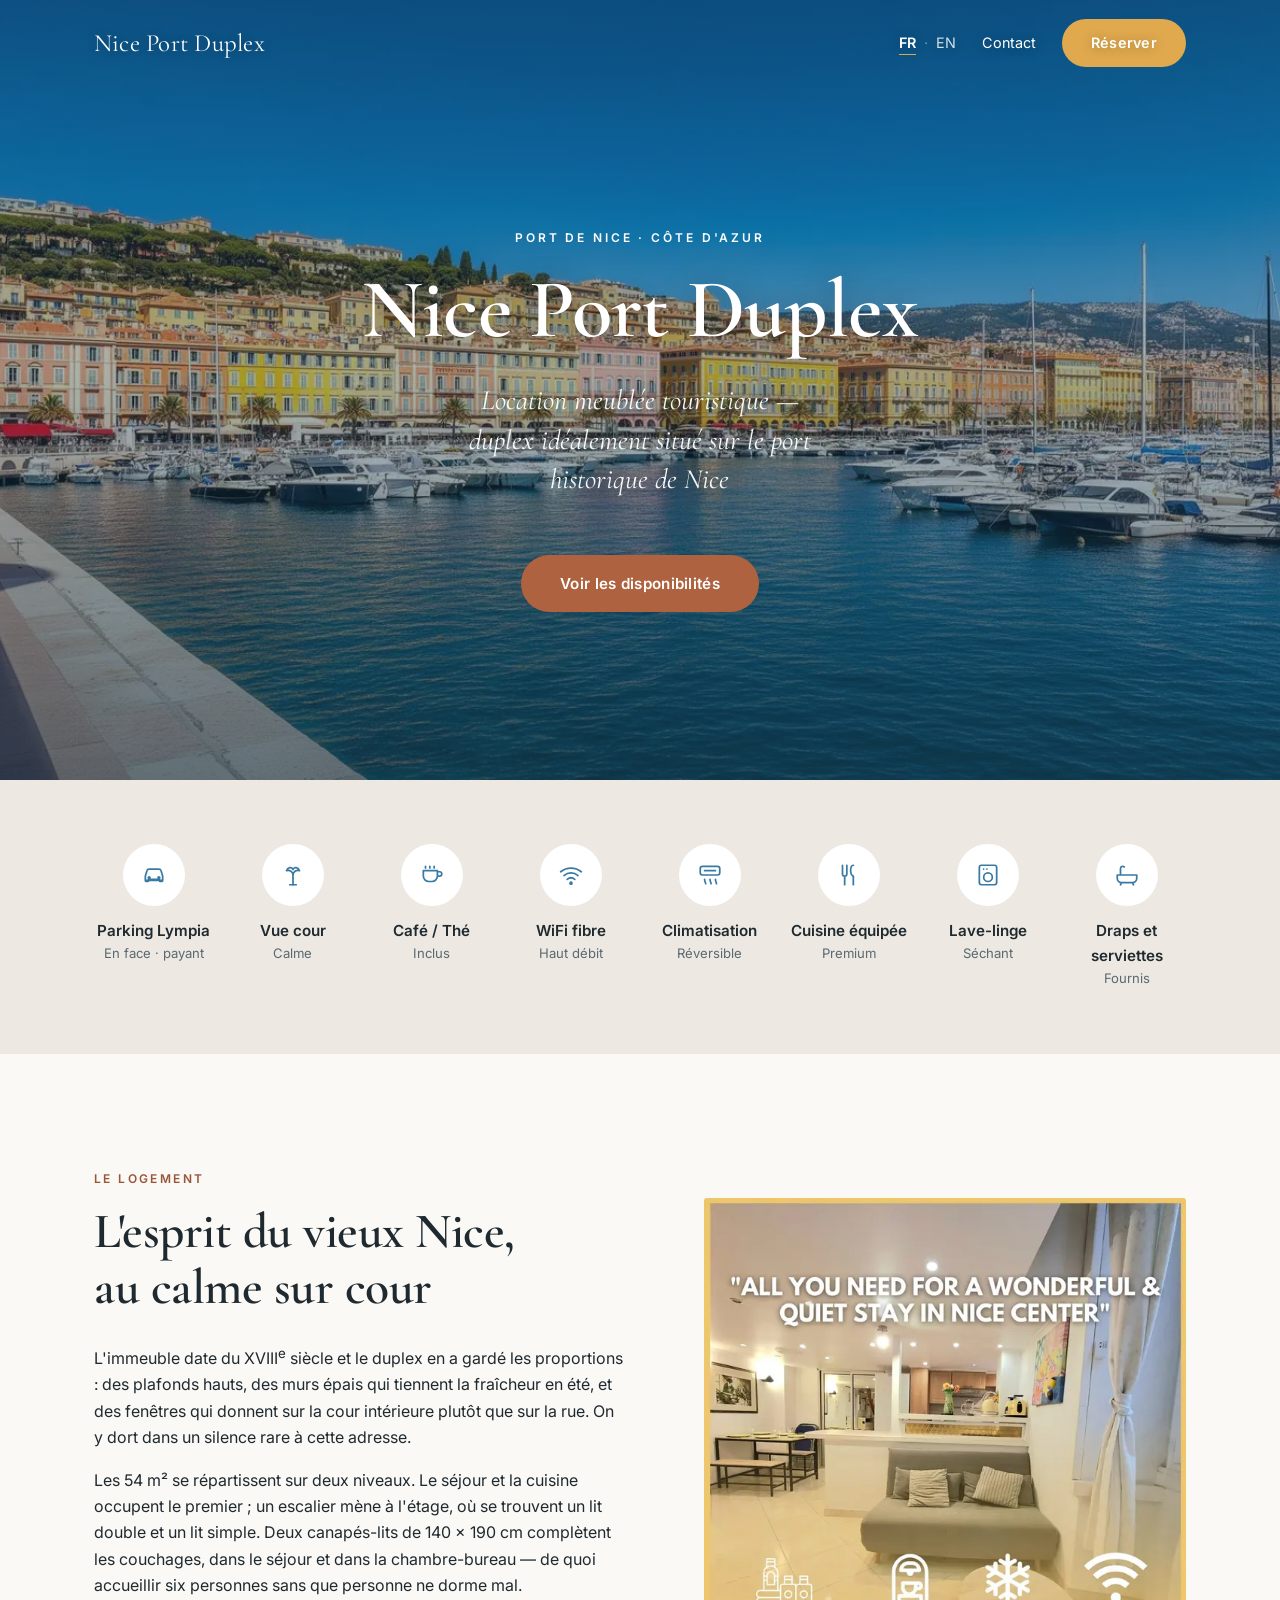
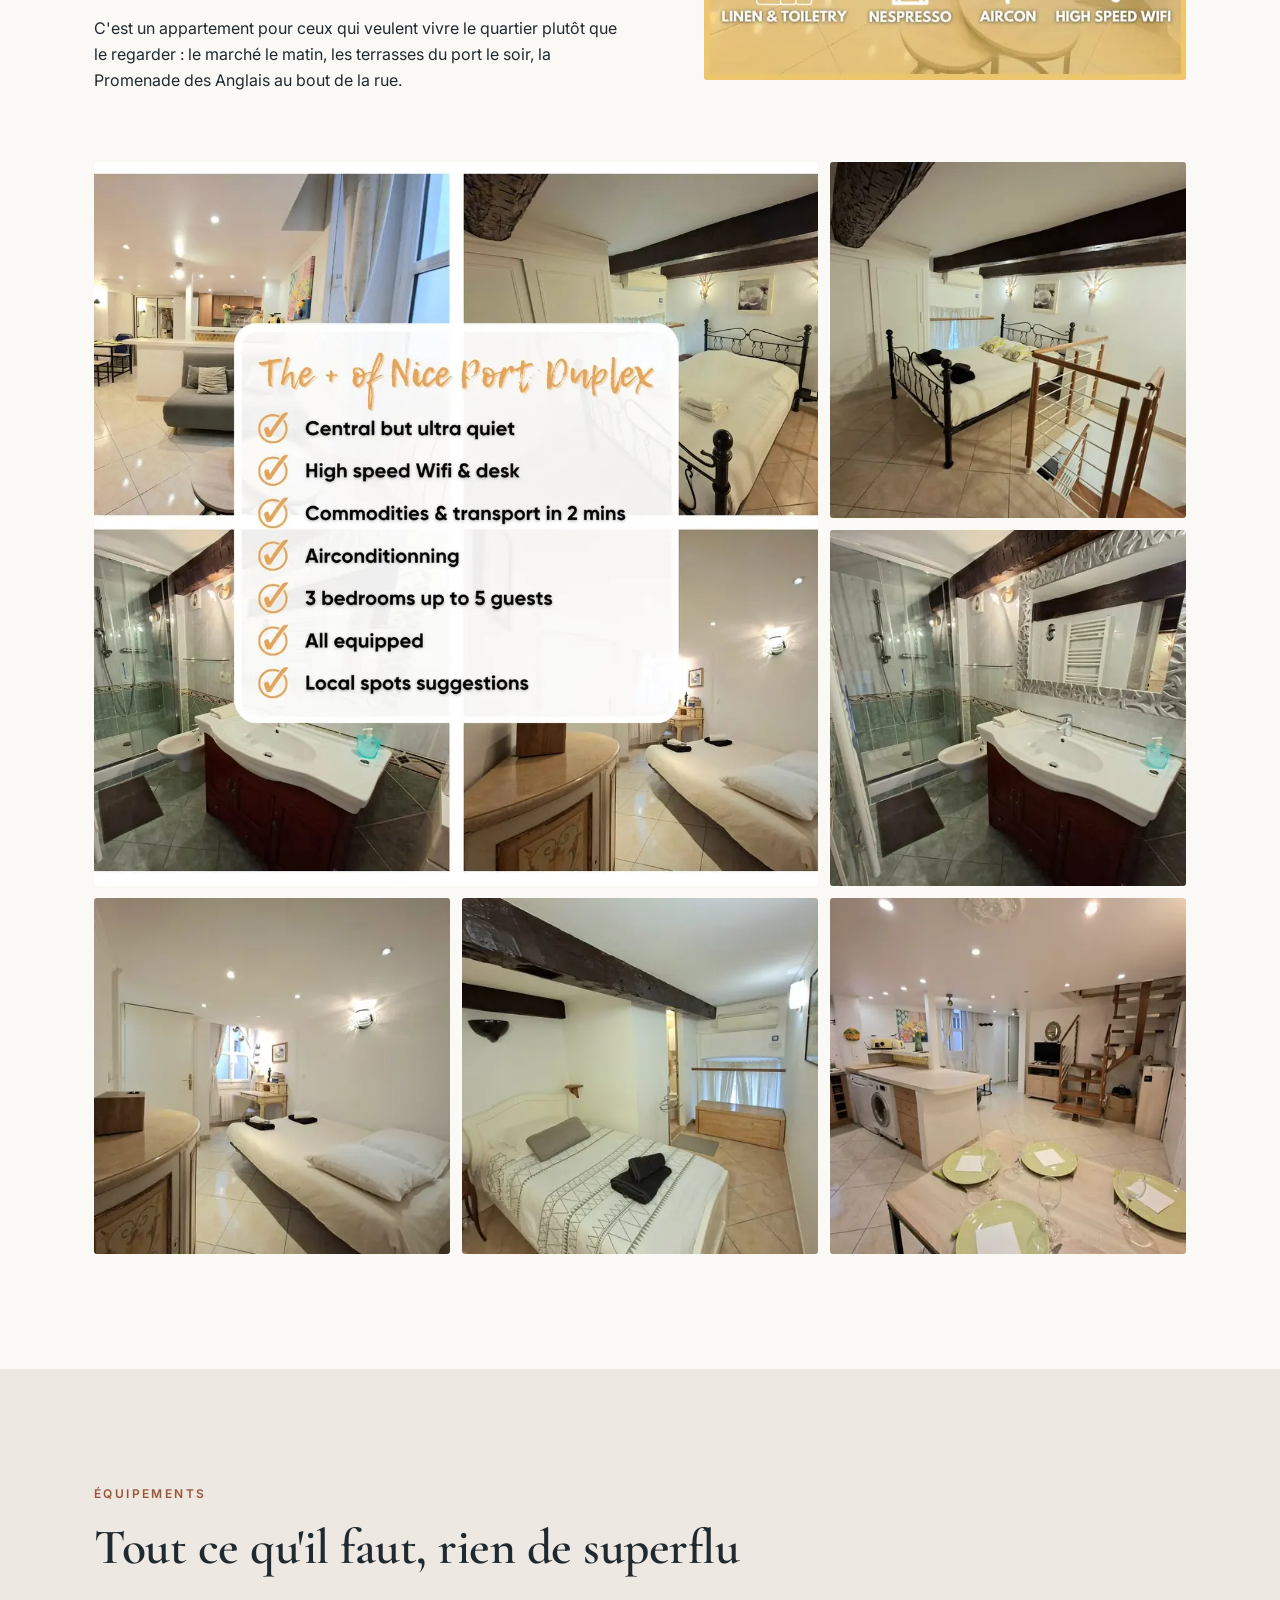
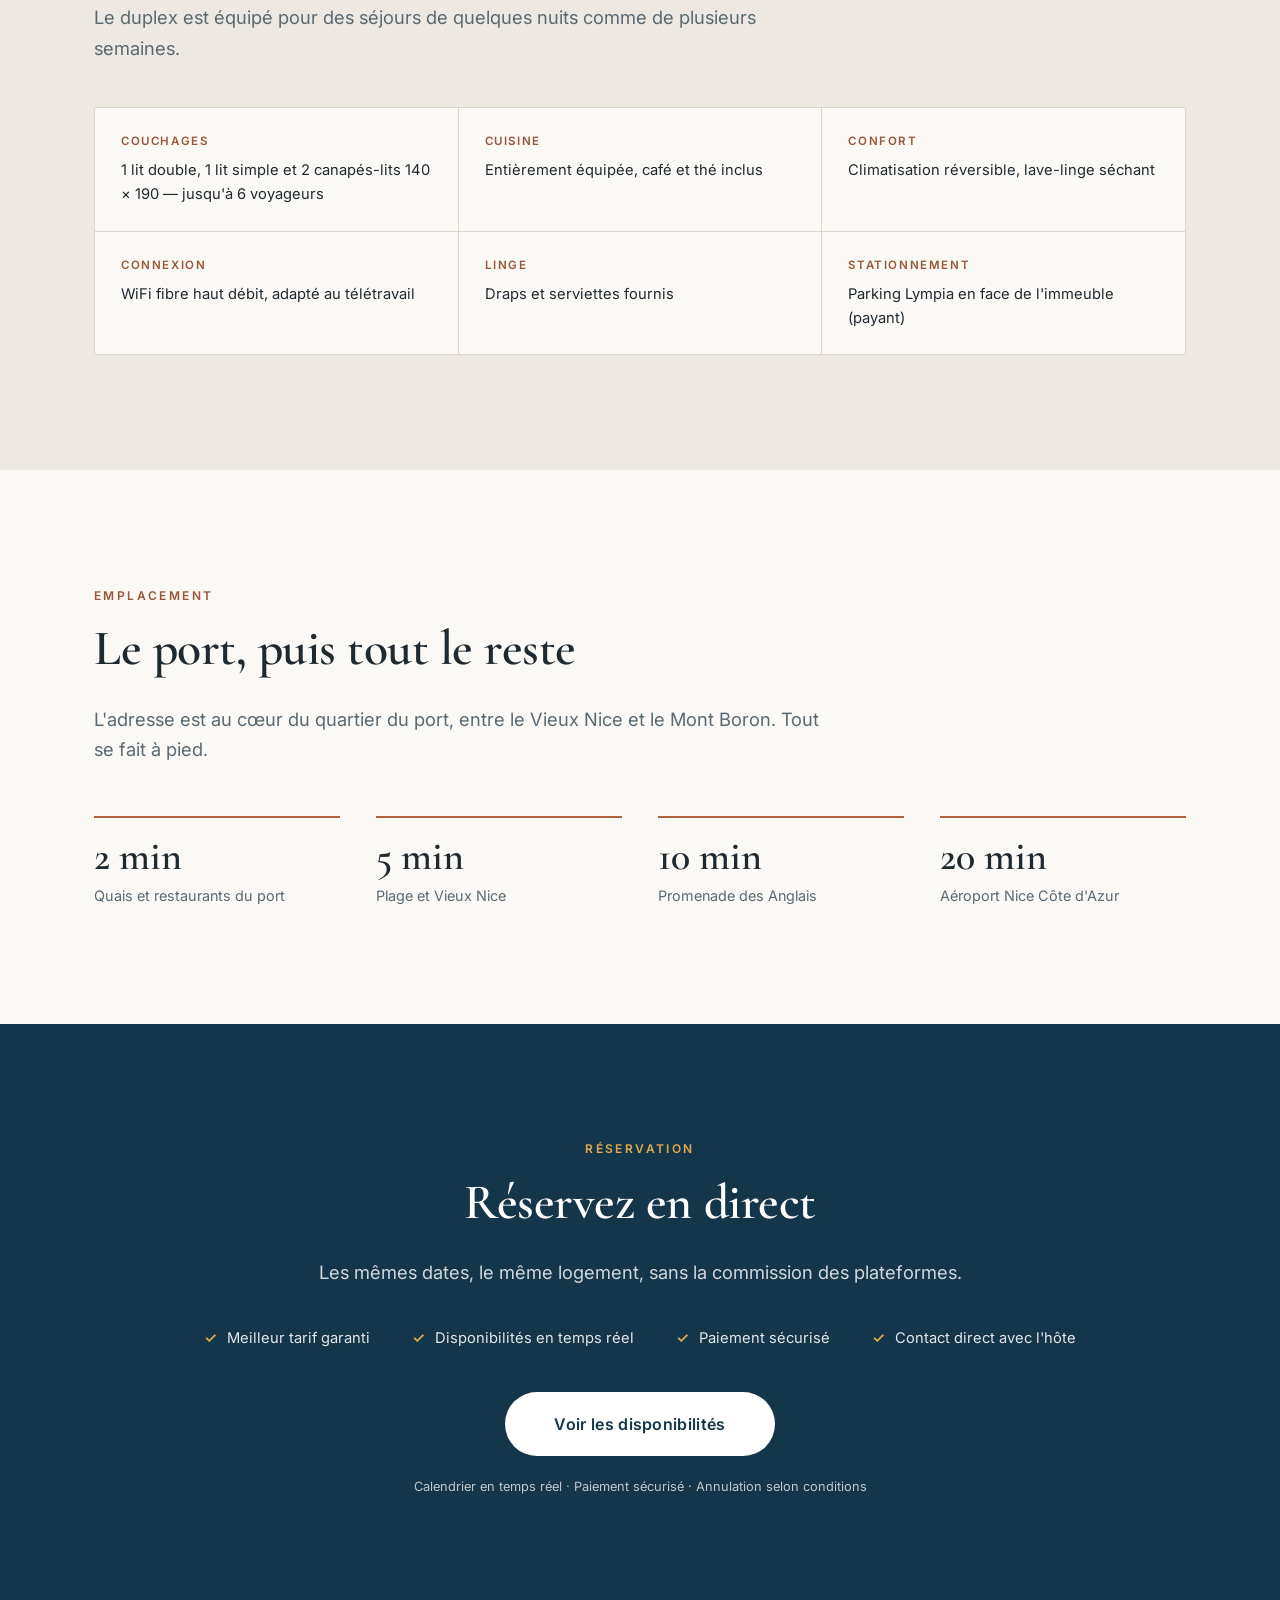
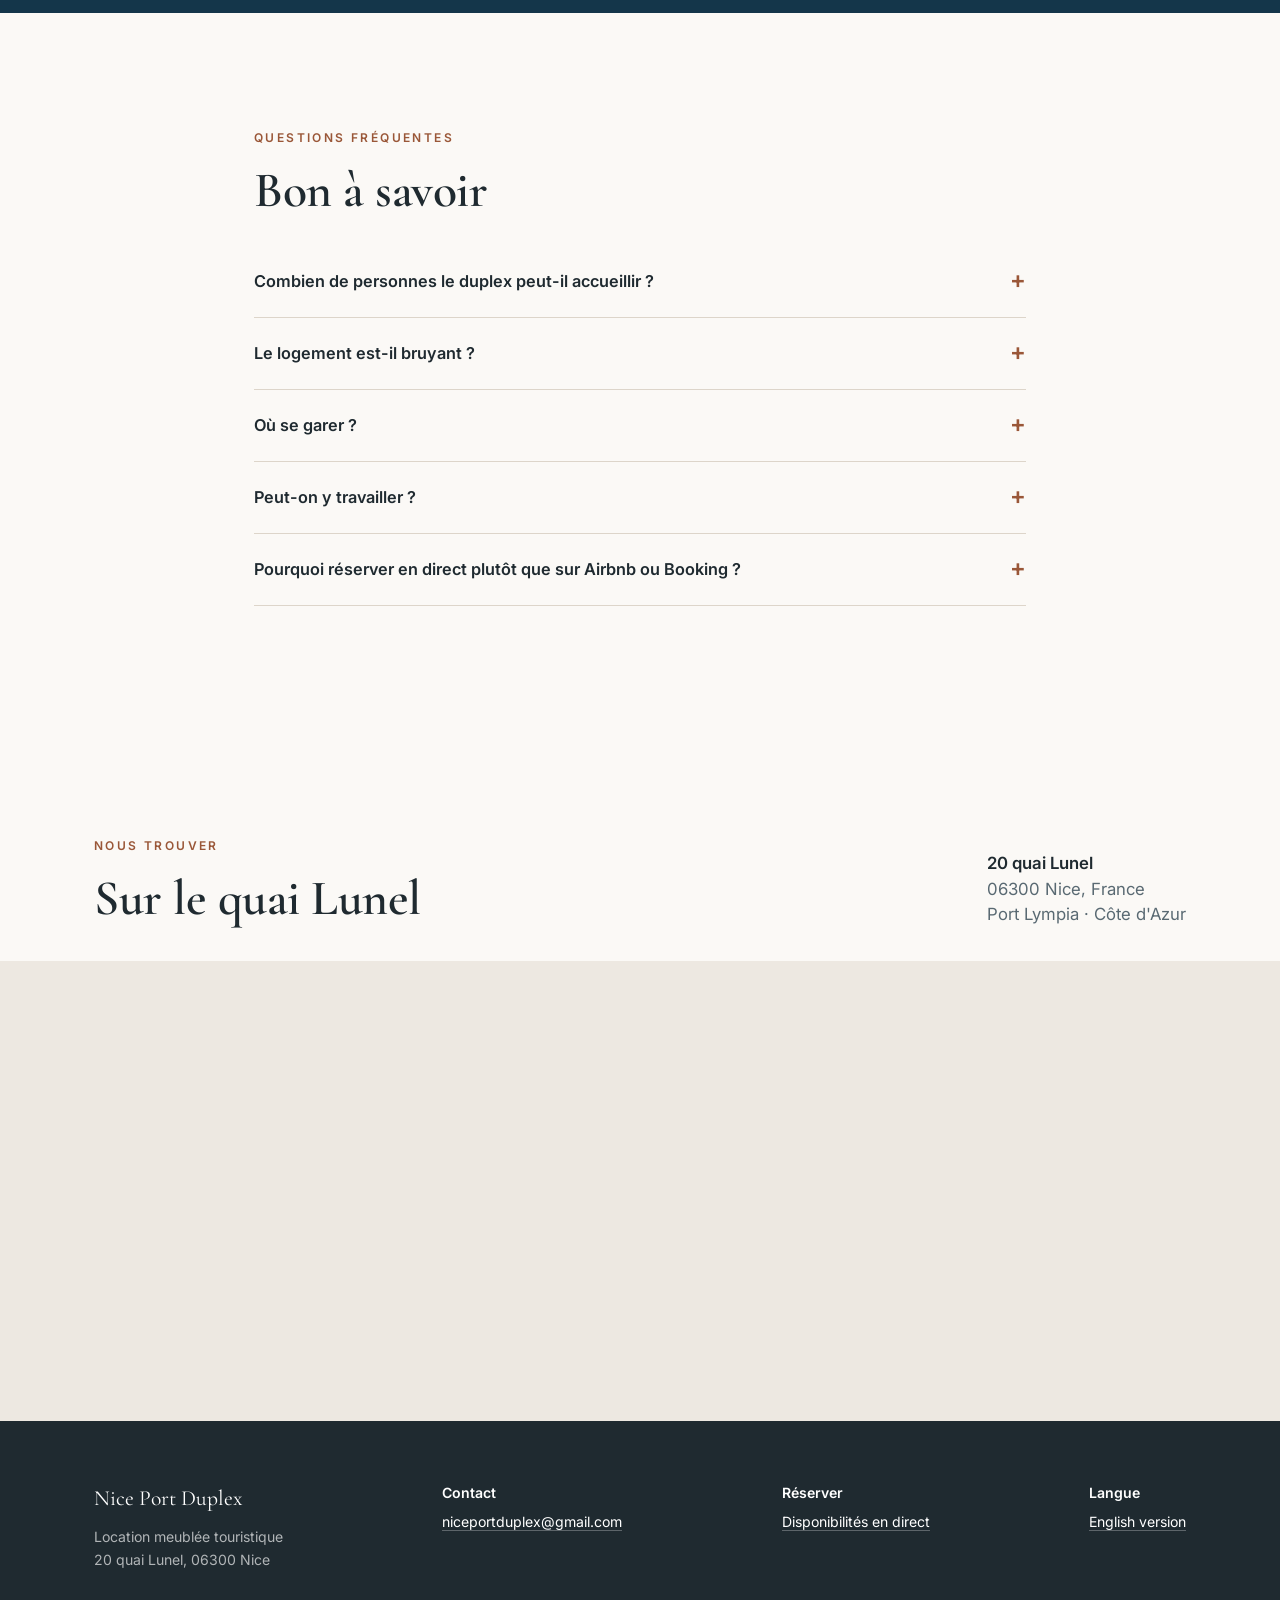
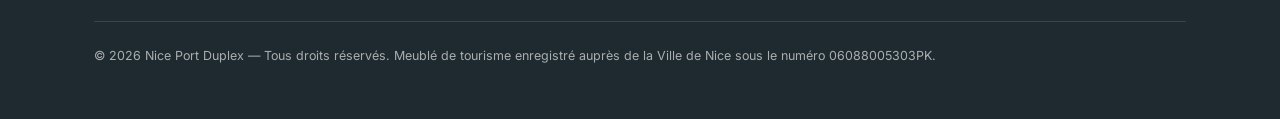
==== index.html @ 894622ed "Optimisation des performances et de l'accessibilité Images : variantes WebP responsives avec repli J" ====
<!DOCTYPE html>
<html lang="fr">
<head>
<meta charset="utf-8">
<meta name="viewport" content="width=device-width, initial-scale=1">

<title>Nice Port Duplex — Location meublée sur le Port de Nice</title>
<meta name="description" content="Duplex de charme de 54 m² sur le Port de Nice, dans un immeuble du XVIIIe siècle. 6 couchages, climatisation, WiFi fibre, à 5 minutes de la plage et du Vieux Nice. Réservation en direct sans commission.">
<link rel="canonical" href="https://niceportduplex.com/">
<link rel="alternate" hreflang="fr" href="https://niceportduplex.com/">
<link rel="alternate" hreflang="en" href="https://niceportduplex.com/en/">
<link rel="alternate" hreflang="x-default" href="https://niceportduplex.com/">
<meta name="robots" content="index, follow">
<meta name="theme-color" content="#14364a">

<meta property="og:type" content="website">
<meta property="og:locale" content="fr_FR">
<meta property="og:locale:alternate" content="en_GB">
<meta property="og:site_name" content="Nice Port Duplex">
<meta property="og:url" content="https://niceportduplex.com/">
<meta property="og:title" content="Nice Port Duplex — Location meublée sur le Port de Nice">
<meta property="og:description" content="Duplex de charme de 54 m² sur le Port de Nice. 6 couchages, climatisation, WiFi fibre. Réservation en direct.">
<meta property="og:image" content="https://niceportduplex.com/images/opt/hero-1280.jpg">
<meta name="twitter:card" content="summary_large_image">

<link rel="preload" as="image" fetchpriority="high" href="images/opt/hero-1280.webp" type="image/webp" imagesrcset="images/opt/hero-760.webp 760w, images/opt/hero-1280.webp 1280w, images/opt/hero-1920.webp 1920w" imagesizes="100vw">
<link rel="icon" href="images/favicon.png">
<link rel="preconnect" href="https://fonts.googleapis.com">
<link rel="preconnect" href="https://fonts.gstatic.com" crossorigin>
<link rel="preload" as="style" href="https://fonts.googleapis.com/css2?family=Cormorant+Garamond:ital,wght@0,400;0,600;1,400&family=Inter:wght@400;600&display=swap">
<link rel="stylesheet" href="https://fonts.googleapis.com/css2?family=Cormorant+Garamond:ital,wght@0,400;0,600;1,400&family=Inter:wght@400;600&display=swap" media="print" onload="this.media='all'">
<noscript><link rel="stylesheet" href="https://fonts.googleapis.com/css2?family=Cormorant+Garamond:ital,wght@0,400;0,600;1,400&family=Inter:wght@400;600&display=swap"></noscript>
<link rel="stylesheet" href="styles.css">
</head>
<body>

<!-- Icônes (définies une fois, réutilisées plus bas) -->
<svg style="display:none">
  <symbol id="i-car" viewBox="0 0 24 24"><path d="M5 17h14M4 13l1.5-5A2 2 0 017.4 6.5h9.2A2 2 0 0118.5 8L20 13v4a1 1 0 01-1 1h-1a1 1 0 01-1-1v-1H7v1a1 1 0 01-1 1H5a1 1 0 01-1-1v-4z"/><circle cx="7.5" cy="14.5" r=".8"/><circle cx="16.5" cy="14.5" r=".8"/></symbol>
  <symbol id="i-tree" viewBox="0 0 24 24"><path d="M12 21v-9M12 12c0-3-3-5-6-4 1-3 5-4 6-1 1-3 5-2 6 1-3-1-6 1-6 4z"/><path d="M9 21h6"/></symbol>
  <symbol id="i-cup" viewBox="0 0 24 24"><path d="M4 8h13v5a5 5 0 01-5 5H9a5 5 0 01-5-5V8zM17 9h2a2 2 0 010 4h-2M6 4v1.5M10 4v1.5M14 4v1.5"/></symbol>
  <symbol id="i-wifi" viewBox="0 0 24 24"><path d="M2.5 9a15 15 0 0119 0M5.5 12.5a10 10 0 0113 0M8.5 16a5.5 5.5 0 017 0"/><circle cx="12" cy="19.5" r=".9" fill="currentColor"/></symbol>
  <symbol id="i-air" viewBox="0 0 24 24"><rect x="3" y="4" width="18" height="8" rx="2"/><path d="M7 8h10M7 16c0 2 1 3 1 4M12 16c0 2 1 3 1 4M17 16c0 2 1 3 1 4"/></symbol>
  <symbol id="i-kitchen" viewBox="0 0 24 24"><path d="M6 3v8a2 2 0 002 2h0a2 2 0 002-2V3M8 13v8M16 3c-1.5 0-2.5 2-2.5 5S15 13 16 13v8"/></symbol>
  <symbol id="i-wash" viewBox="0 0 24 24"><rect x="4" y="3" width="16" height="18" rx="2"/><circle cx="12" cy="14" r="4"/><path d="M8 6.5h.01M11 6.5h.01"/></symbol>
  <symbol id="i-bath" viewBox="0 0 24 24"><path d="M3 12h18v3a4 4 0 01-4 4H7a4 4 0 01-4-4v-3zM6 12V6a2 2 0 013.4-1.4M7 19l-1 2M17 19l1 2"/></symbol>
</svg>

<header>
  <nav class="wrap nav">
    <a href="/" class="brand">Nice&nbsp;Port&nbsp;Duplex</a>
    <div class="nav-right">
      <span class="lang"><a href="/" aria-current="true">FR</a><span style="opacity:.4">·</span><a href="/en/">EN</a></span>
      <a href="#contact" class="hide-sm">Contact</a>
      <a href="/reserver/" class="btn btn-gold">Réserver</a>
    </div>
  </nav>
</header>

<!-- ═══════════ HERO ═══════════ -->
<main id="contenu">
<div class="hero">
  <div class="hero-img"><picture><source type="image/webp" srcset="images/opt/hero-760.webp 760w, images/opt/hero-1280.webp 1280w, images/opt/hero-1920.webp 1920w" sizes="100vw"><img src="images/opt/hero-1280.jpg" alt="Le port historique de Nice et ses façades colorées" width="1920" height="1088" fetchpriority="high"></picture></div>
  <div class="wrap">
    <p class="eyebrow">Port de Nice · Côte d'Azur</p>
    <h1>Nice Port Duplex</h1>
    <p class="tagline">Location meublée touristique — duplex idéalement situé sur le port historique de Nice</p>
    <a href="/reserver/" class="btn btn-primary">Voir les disponibilités</a>
  </div>
</div>

<!-- ═══════════ BANDEAU ÉQUIPEMENTS ═══════════ -->
<div class="strip">
  <div class="wrap strip-grid">
    <div><i><svg><use href="#i-car"/></svg></i><b>Parking Lympia</b><span>En face · payant</span></div>
    <div><i><svg><use href="#i-tree"/></svg></i><b>Vue cour</b><span>Calme</span></div>
    <div><i><svg><use href="#i-cup"/></svg></i><b>Café / Thé</b><span>Inclus</span></div>
    <div><i><svg><use href="#i-wifi"/></svg></i><b>WiFi fibre</b><span>Haut débit</span></div>
    <div><i><svg><use href="#i-air"/></svg></i><b>Climatisation</b><span>Réversible</span></div>
    <div><i><svg><use href="#i-kitchen"/></svg></i><b>Cuisine équipée</b><span>Premium</span></div>
    <div><i><svg><use href="#i-wash"/></svg></i><b>Lave-linge</b><span>Séchant</span></div>
    <div><i><svg><use href="#i-bath"/></svg></i><b>Draps et serviettes</b><span>Fournis</span></div>
  </div>
</div>

<!-- ═══════════ LE LOGEMENT ═══════════ -->
<section id="logement">
  <div class="wrap two">
    <div>
      <p class="eyebrow">Le logement</p>
      <h2>L'esprit du vieux Nice,<br>au calme sur cour</h2>
      <p>L'immeuble date du XVIII<sup>e</sup> siècle et le duplex en a gardé les proportions : des plafonds hauts, des murs épais qui tiennent la fraîcheur en été, et des fenêtres qui donnent sur la cour intérieure plutôt que sur la rue. On y dort dans un silence rare à cette adresse.</p>
      <p>Les 54 m² se répartissent sur deux niveaux. Le séjour et la cuisine occupent le premier ; un escalier mène à l'étage, où se trouvent un lit double et un lit simple. Deux canapés-lits de 140 × 190 cm complètent les couchages, dans le séjour et dans la chambre-bureau — de quoi accueillir six personnes sans que personne ne dorme mal.</p>
      <p>C'est un appartement pour ceux qui veulent vivre le quartier plutôt que le regarder : le marché le matin, les terrasses du port le soir, la Promenade des Anglais au bout de la rue.</p>
    </div>
    <div class="frame">
      <picture><source type="image/webp" srcset="images/opt/salon-640.webp 640w, images/opt/salon-1040.webp 1040w" sizes="(max-width:860px) 100vw, 520px"><img src="images/opt/salon-640.jpg" alt="Les prestations du duplex : linge et nécessaire de toilette, Nespresso, climatisation et WiFi haut débit" width="1300" height="1300" loading="lazy" decoding="async"></picture>
    </div>
  </div>

  <div class="wrap">
    <div class="gallery">
      <div><picture><source type="image/webp" srcset="images/opt/photo-1-700.webp 700w, images/opt/photo-1-1100.webp 1100w" sizes="(max-width:700px) 100vw, (max-width:1140px) 66vw, 740px"><img src="images/opt/photo-1-700.jpg" alt="Les points forts du duplex : central mais calme, WiFi fibre et bureau, climatisation, trois chambres" width="1400" height="1400" loading="lazy" decoding="async"></picture></div>
      <div><picture><source type="image/webp" srcset="images/opt/photo-2-460.webp 460w, images/opt/photo-2-720.webp 720w" sizes="(max-width:700px) 50vw, (max-width:1140px) 33vw, 360px"><img src="images/opt/photo-2-460.jpg" alt="La chambre à l'étage sous les poutres apparentes du XVIIIe siècle" width="900" height="900" loading="lazy" decoding="async"></picture></div>
      <div><picture><source type="image/webp" srcset="images/opt/photo-3-460.webp 460w, images/opt/photo-3-720.webp 720w" sizes="(max-width:700px) 50vw, (max-width:1140px) 33vw, 360px"><img src="images/opt/photo-3-460.jpg" alt="La salle de bain avec douche à l'italienne et grand miroir" width="900" height="900" loading="lazy" decoding="async"></picture></div>
      <div><picture><source type="image/webp" srcset="images/opt/photo-4-460.webp 460w, images/opt/photo-4-720.webp 720w" sizes="(max-width:700px) 50vw, (max-width:1140px) 33vw, 360px"><img src="images/opt/photo-4-460.jpg" alt="La deuxième chambre avec son coin bureau face à la fenêtre" width="900" height="900" loading="lazy" decoding="async"></picture></div>
      <div><picture><source type="image/webp" srcset="images/opt/photo-5-460.webp 460w, images/opt/photo-5-720.webp 720w" sizes="(max-width:700px) 50vw, (max-width:1140px) 33vw, 360px"><img src="images/opt/photo-5-460.jpg" alt="La troisième chambre, sous poutre apparente, attenante à la salle d'eau" width="900" height="900" loading="lazy" decoding="async"></picture></div>
      <div><picture><source type="image/webp" srcset="images/opt/photo-6-460.webp 460w, images/opt/photo-6-720.webp 720w" sizes="(max-width:700px) 50vw, (max-width:1140px) 33vw, 360px"><img src="images/opt/photo-6-460.jpg" alt="La table dressée face à la cuisine, au coin télévision et à l'escalier" width="900" height="900" loading="lazy" decoding="async"></picture></div>
    </div>
  </div>
</section>

<!-- ═══════════ ÉQUIPEMENTS ═══════════ -->
<section id="equipements" class="band">
  <div class="wrap">
    <p class="eyebrow">Équipements</p>
    <h2>Tout ce qu'il faut, rien de superflu</h2>
    <p class="lead">Le duplex est équipé pour des séjours de quelques nuits comme de plusieurs semaines.</p>
    <ul class="amenities">
      <li><strong>Couchages</strong>1 lit double, 1 lit simple et 2 canapés-lits 140 × 190 — jusqu'à 6 voyageurs</li>
      <li><strong>Cuisine</strong>Entièrement équipée, café et thé inclus</li>
      <li><strong>Confort</strong>Climatisation réversible, lave-linge séchant</li>
      <li><strong>Connexion</strong>WiFi fibre haut débit, adapté au télétravail</li>
      <li><strong>Linge</strong>Draps et serviettes fournis</li>
      <li><strong>Stationnement</strong>Parking Lympia en face de l'immeuble (payant)</li>
    </ul>
  </div>
</section>

<!-- ═══════════ EMPLACEMENT ═══════════ -->
<section id="emplacement">
  <div class="wrap">
    <p class="eyebrow">Emplacement</p>
    <h2>Le port, puis tout le reste</h2>
    <p class="lead">L'adresse est au cœur du quartier du port, entre le Vieux Nice et le Mont Boron. Tout se fait à pied.</p>
    <div class="distances">
      <div><b>2 min</b><span>Quais et restaurants du port</span></div>
      <div><b>5 min</b><span>Plage et Vieux Nice</span></div>
      <div><b>10 min</b><span>Promenade des Anglais</span></div>
      <div><b>20 min</b><span>Aéroport Nice Côte d'Azur</span></div>
    </div>
  </div>
</section>

<!-- ═══════════ RÉSERVATION ═══════════ -->
<section id="reserver" class="booking">
  <div class="wrap">
    <p class="eyebrow" style="color:var(--gold)">Réservation</p>
    <h2>Réservez en direct</h2>
    <p class="lead">Les mêmes dates, le même logement, sans la commission des plateformes.</p>
    <div class="perks">
      <span>Meilleur tarif garanti</span>
      <span>Disponibilités en temps réel</span>
      <span>Paiement sécurisé</span>
      <span>Contact direct avec l'hôte</span>
    </div>

    <!-- ┌──────────────────────────────────────────────────────────┐
         │ MOTEUR DE RÉSERVATION                                    │
         │ Pour afficher le calendrier SuperHote directement ici,   │
         │ remplacez le lien ci-dessous par le code fourni dans     │
         │ SuperHote → Site de réservations → « Intégrer un moteur  │
         │ de réservation ».                                        │
         └──────────────────────────────────────────────────────────┘ -->
    <a href="/reserver/" class="btn btn-light">Voir les disponibilités</a>

    <small class="engine-note">Calendrier en temps réel · Paiement sécurisé · Annulation selon conditions</small>
  </div>
</section>

<!-- ═══════════ FAQ ═══════════ -->
<section id="faq">
  <div class="wrap" style="max-width:820px">
    <p class="eyebrow">Questions fréquentes</p>
    <h2>Bon à savoir</h2>

    <details>
      <summary>Combien de personnes le duplex peut-il accueillir ?</summary>
      <p>Jusqu'à six voyageurs. L'étage dispose d'un lit double et d'un lit simple, et deux canapés-lits de 140 × 190 cm se trouvent dans le séjour et dans la chambre-bureau.</p>
    </details>

    <details>
      <summary>Le logement est-il bruyant ?</summary>
      <p>Non. Le duplex donne sur la cour intérieure de l'immeuble, et non sur la rue. C'est l'un de ses principaux atouts dans un quartier aussi vivant.</p>
    </details>

    <details>
      <summary>Où se garer ?</summary>
      <p>Le parking Lympia se trouve juste en face de l'immeuble. Il est payant et ne nécessite pas de réservation préalable.</p>
    </details>

    <details>
      <summary>Peut-on y travailler ?</summary>
      <p>Oui. Le WiFi est en fibre et la chambre-bureau dispose d'un coin de travail, ce qui convient aux séjours longs comme au télétravail.</p>
    </details>

    <details>
      <summary>Pourquoi réserver en direct plutôt que sur Airbnb ou Booking ?</summary>
      <p>Parce que les commissions des plateformes ne s'appliquent pas. À dates identiques, le tarif en direct est le plus avantageux, et vous échangez directement avec l'hôte avant et pendant le séjour.</p>
    </details>
  </div>
</section>

<!-- ═══════════ CARTE ═══════════ -->
<section class="map-block">
  <div class="wrap map-head">
    <div>
      <p class="eyebrow">Nous trouver</p>
      <h2 style="margin-bottom:0">Sur le quai Lunel</h2>
    </div>
    <address>
      <b>20 quai Lunel</b>
      06300 Nice, France<br>
      Port Lympia · Côte d'Azur
    </address>
  </div>
  <div class="map-frame">
    <iframe
      src="https://www.google.com/maps?q=20+quai+Lunel,+06300+Nice,+France&hl=fr&z=16&output=embed"
      title="Emplacement du duplex, 20 quai Lunel à Nice"
      loading="lazy"
      referrerpolicy="no-referrer-when-downgrade"
      allowfullscreen></iframe>
  </div>
</section>

</main>

<!-- ═══════════ PIED DE PAGE ═══════════ -->
<footer id="contact">
  <div class="wrap">
    <div class="foot">
      <div>
        <p style="font-family:'Cormorant Garamond',serif;font-size:1.35rem;color:#fff">Nice Port Duplex</p>
        <p>Location meublée touristique<br>20 quai Lunel, 06300 Nice</p>
      </div>
      <div>
        <p><strong>Contact</strong></p>
        <p><a href="mailto:niceportduplex@gmail.com">niceportduplex@gmail.com</a></p>
      </div>
      <div>
        <p><strong>Réserver</strong></p>
        <p><a href="#reserver">Disponibilités en direct</a></p>
      </div>
      <div>
        <p><strong>Langue</strong></p>
        <p><a href="/en/">English version</a></p>
      </div>
    </div>
    <p class="legal">© 2026 Nice Port Duplex — Tous droits réservés. Meublé de tourisme enregistré auprès de la Ville de Nice sous le numéro 06088005303PK.</p>
  </div>
</footer>

<!-- ═══════════ DONNÉES STRUCTURÉES (Google) ═══════════ -->
<script type="application/ld+json">
{
  "@context":"https://schema.org",
  "@type":"Apartment",
  "name":"Nice Port Duplex",
  "description":"Duplex de charme de 54 m² sur deux niveaux dans un immeuble du XVIIIe siècle, sur le port historique de Nice. Six couchages, climatisation réversible, WiFi fibre, à cinq minutes de la plage et du Vieux Nice.",
  "url":"https://niceportduplex.com/",
  "image":"https://niceportduplex.com/images/opt/hero-1280.jpg",
  "occupancy":{"@type":"QuantitativeValue","maxValue":6},
  "floorSize":{"@type":"QuantitativeValue","value":54,"unitCode":"MTK"},
  "address":{
    "@type":"PostalAddress",
    "streetAddress":"20 quai Lunel",
    "addressLocality":"Nice",
    "addressRegion":"Provence-Alpes-Côte d'Azur",
    "postalCode":"06300",
    "addressCountry":"FR"
  },
  "amenityFeature":[
    {"@type":"LocationFeatureSpecification","name":"WiFi fibre","value":true},
    {"@type":"LocationFeatureSpecification","name":"Climatisation réversible","value":true},
    {"@type":"LocationFeatureSpecification","name":"Cuisine équipée","value":true},
    {"@type":"LocationFeatureSpecification","name":"Lave-linge séchant","value":true},
    {"@type":"LocationFeatureSpecification","name":"Draps et serviettes fournis","value":true}
  ]
}
</script>

<script type="application/ld+json">
{
  "@context": "https://schema.org",
  "@type": "FAQPage",
  "mainEntity": [
    {
      "@type": "Question",
      "name": "Combien de personnes le duplex peut-il accueillir ?",
      "acceptedAnswer": {
        "@type": "Answer",
        "text": "Jusqu'à six voyageurs. L'étage dispose d'un lit double et d'un lit simple, et deux canapés-lits de 140 × 190 cm se trouvent dans le séjour et dans la chambre-bureau."
      }
    },
    {
      "@type": "Question",
      "name": "Le logement est-il bruyant ?",
      "acceptedAnswer": {
        "@type": "Answer",
        "text": "Non. Le duplex donne sur la cour intérieure de l'immeuble, et non sur la rue. C'est l'un de ses principaux atouts dans un quartier aussi vivant."
      }
    },
    {
      "@type": "Question",
      "name": "Où se garer ?",
      "acceptedAnswer": {
        "@type": "Answer",
        "text": "Le parking Lympia se trouve juste en face de l'immeuble. Il est payant et ne nécessite pas de réservation préalable."
      }
    },
    {
      "@type": "Question",
      "name": "Peut-on y travailler ?",
      "acceptedAnswer": {
        "@type": "Answer",
        "text": "Oui. Le WiFi est en fibre et la chambre-bureau dispose d'un coin de travail, ce qui convient aux séjours longs comme au télétravail."
      }
    },
    {
      "@type": "Question",
      "name": "Pourquoi réserver en direct plutôt que sur Airbnb ou Booking ?",
      "acceptedAnswer": {
        "@type": "Answer",
        "text": "Parce que les commissions des plateformes ne s'appliquent pas. À dates identiques, le tarif en direct est le plus avantageux, et vous échangez directement avec l'hôte avant et pendant le séjour."
      }
    }
  ]
}
</script>

</body>
</html>
---- styles.css ----
/* ════════════════════════════════════════════════════════
   Nice Port Duplex — feuille de style partagée
   Utilisée par index.html (FR) et en/index.html (EN)
   ════════════════════════════════════════════════════════ */

:root{
  --terracotta:#ae623f;        /* fond de bouton, blanc lisible dessus */
  --terracotta-ink:#9a5738;    /* terracotta en texte sur fond clair */
  --gold:#e0a94e;
  --sea:#397aa3;
  --deep:#14364a;
  --cream:#ede8e1;
  --ivory:#fbf9f6;
  --ink:#1f2a30;
  --muted:#596972;
  --line:#ddd5ca;
  --max:1140px;
}
*{box-sizing:border-box;margin:0;padding:0}
html{scroll-behavior:smooth}
body{
  font-family:'Inter',system-ui,sans-serif;
  color:var(--ink);background:var(--ivory);
  line-height:1.65;-webkit-font-smoothing:antialiased;
}
h1,h2,h3{font-family:'Cormorant Garamond',Georgia,serif;font-weight:600;line-height:1.12;letter-spacing:-.01em}
h1{font-size:clamp(2.8rem,7.5vw,5.2rem)}
h2{font-size:clamp(2rem,4.5vw,3.1rem);margin-bottom:.55em}
h3{font-size:1.3rem;margin-bottom:.35em}
p{margin-bottom:1em}
a{color:inherit}
img{display:block;width:100%;height:100%;object-fit:cover}
.frame img,.gallery img,.hero-img img,.bookhero img{background:var(--cream)}
.wrap{max-width:var(--max);margin:0 auto;padding:0 24px}
section{padding:clamp(64px,9vw,118px) 0}
.eyebrow{font-size:.75rem;letter-spacing:.2em;text-transform:uppercase;color:var(--terracotta-ink);font-weight:600;margin-bottom:1.3em}
.lead{font-size:1.15rem;color:var(--muted);max-width:62ch}
.center{text-align:center}
.center .lead{margin-left:auto;margin-right:auto}

/* ── Boutons ── */
.btn{
  display:inline-block;padding:15px 38px;border-radius:999px;
  font-size:.95rem;font-weight:600;letter-spacing:.02em;
  text-decoration:none;transition:.25s;border:1px solid transparent;cursor:pointer;
}
.btn-primary{background:var(--terracotta);color:#fff}
.btn-primary:hover{background:#94512f}
.btn-gold{background:var(--gold);color:var(--deep)}
.btn-gold:hover{background:#cb9640;color:var(--deep)}
.btn-light{background:#fff;color:var(--deep)}
.btn-light:hover{background:var(--gold);color:var(--deep)}

/* ── En-tête ── */
header{position:absolute;top:0;left:0;right:0;z-index:50}
.nav{display:flex;align-items:center;justify-content:space-between;height:86px}
.brand{font-family:'Cormorant Garamond',serif;font-size:1.55rem;color:#fff;text-decoration:none;letter-spacing:.01em;text-shadow:0 1px 12px rgba(0,0,0,.3)}
.nav-right{display:flex;align-items:center;gap:26px}
.nav-right a{color:#fff;font-size:.9rem;text-decoration:none;text-shadow:0 1px 12px rgba(0,0,0,.3)}
.nav-right .btn{padding:11px 28px;font-size:.9rem}
.lang{display:flex;gap:8px;align-items:center;font-size:.88rem;color:#fff}
.lang a{opacity:.82}
.lang a:hover{opacity:1}
.lang a[aria-current="true"]{opacity:1;font-weight:600;border-bottom:1px solid var(--gold)}
@media(max-width:760px){.nav-right a.hide-sm{display:none}}
/* Zones tactiles confortables sur écran tactile */
@media(pointer:coarse){
  .nav-right a,.lang a,.bookfoot a,footer a{min-height:44px;display:inline-flex;align-items:center}
  .lang a{padding:0 10px}
  .nav-right{gap:14px}
  summary{min-height:44px;align-items:center}
  .btn{padding:16px 34px}
}

/* ── Hero ── */
.hero{position:relative;min-height:clamp(540px,88vh,780px);display:flex;align-items:center;justify-content:center;background:var(--deep);text-align:center}
.hero-img{position:absolute;inset:0}
.hero::after{content:"";position:absolute;inset:0;background:linear-gradient(to bottom,rgba(20,54,74,.58) 0%,rgba(20,54,74,.34) 45%,rgba(20,54,74,.66) 100%)}
.hero .wrap{position:relative;z-index:2;color:#fff;padding-top:60px}
.hero .eyebrow{color:#fff;opacity:1;letter-spacing:.24em}
.hero h1{margin-bottom:.3em;text-shadow:0 2px 30px rgba(0,0,0,.35)}
.hero .tagline{font-family:'Cormorant Garamond',serif;font-style:italic;font-size:clamp(1.25rem,2.6vw,1.75rem);max-width:30ch;margin:0 auto 2em;color:rgba(255,255,255,.95);text-shadow:0 1px 16px rgba(0,0,0,.3);line-height:1.4}

/* ── Bandeau équipements ── */
.strip{background:var(--cream);padding:clamp(44px,5vw,64px) 0}
.strip-grid{display:grid;grid-template-columns:repeat(8,1fr);gap:20px;text-align:center}
@media(max-width:1000px){.strip-grid{grid-template-columns:repeat(4,1fr);gap:30px 16px}}
@media(max-width:540px){.strip-grid{grid-template-columns:repeat(2,1fr)}}
.strip-grid i{display:flex;align-items:center;justify-content:center;width:62px;height:62px;margin:0 auto 12px;background:#fff;border-radius:50%}
.strip-grid svg{width:26px;height:26px;stroke:var(--sea);fill:none;stroke-width:1.6;stroke-linecap:round;stroke-linejoin:round}
.strip-grid b{display:block;font-size:.95rem;font-weight:600}
.strip-grid span{display:block;font-size:.82rem;color:var(--muted)}

/* ── Grilles ── */
.two{display:grid;grid-template-columns:1.05fr .95fr;gap:clamp(40px,6vw,82px);align-items:center}
@media(max-width:860px){.two{grid-template-columns:1fr}}
.frame{aspect-ratio:1/1;background:var(--cream);overflow:hidden;border-radius:3px}

.gallery{display:grid;grid-template-columns:repeat(3,1fr);gap:12px;margin-top:52px}
.gallery div{aspect-ratio:1;background:var(--cream);overflow:hidden;border-radius:3px}
.gallery div:first-child{grid-column:span 2;grid-row:span 2;aspect-ratio:auto}
@media(max-width:700px){
  .gallery{grid-template-columns:repeat(2,1fr)}
  .gallery div:first-child{grid-column:span 2;grid-row:auto;aspect-ratio:4/3}
}

/* ── Équipements détaillés ── */
.amenities{display:grid;grid-template-columns:repeat(3,1fr);gap:1px;background:var(--line);border:1px solid var(--line);margin-top:44px;border-radius:3px;overflow:hidden}
.amenities li{list-style:none;background:var(--ivory);padding:24px 26px;font-size:.92rem}
@media(max-width:860px){.amenities{grid-template-columns:repeat(2,1fr)}}
@media(max-width:520px){.amenities{grid-template-columns:1fr}}
.amenities strong{display:block;font-size:.72rem;letter-spacing:.14em;text-transform:uppercase;color:var(--terracotta-ink);margin-bottom:7px;font-weight:600}

/* ── Emplacement ── */
.band{background:var(--cream)}
.distances{display:grid;grid-template-columns:repeat(auto-fit,minmax(170px,1fr));gap:36px;margin-top:52px}
.distances div{border-top:2px solid var(--terracotta);padding-top:18px}
.distances b{font-family:'Cormorant Garamond',serif;font-size:2.5rem;font-weight:600;display:block;line-height:1;margin-bottom:6px}
.distances span{font-size:.9rem;color:var(--muted)}

/* ── Réservation ── */
.booking{background:var(--deep);color:#fff;text-align:center}
.booking h2{color:#fff}
.booking .lead{color:rgba(255,255,255,.8);margin:0 auto 12px}
.perks{display:flex;justify-content:center;flex-wrap:wrap;gap:14px 42px;margin:38px 0 42px;font-size:.92rem;color:rgba(255,255,255,.88)}
.perks span::before{content:"✓";color:var(--gold);font-weight:600;margin-right:10px}
.booking .btn{padding:18px 48px;font-size:1rem}
.booking small{display:block;margin-top:20px;font-size:.8rem;color:rgba(255,255,255,.72)}

/* ── Page de réservation ── */
.bookbar{position:sticky;top:0;z-index:60;background:var(--ivory);border-bottom:1px solid var(--line)}
.bookbar .nav{height:64px}
.bookbar .brand{color:var(--ink);text-shadow:none;font-size:1.35rem}
.bookbar .nav-right a{color:var(--muted);text-shadow:none}
.bookbar .nav-right a:hover{color:var(--terracotta-ink)}
.bookhero{position:relative;height:clamp(140px,20vw,210px);display:flex;align-items:center;justify-content:center;text-align:center;overflow:hidden;background:var(--deep)}
.bookhero img{position:absolute;inset:0;width:100%;height:100%;object-fit:cover;object-position:center 64%}
.bookhero::after{content:"";position:absolute;inset:0;background:linear-gradient(to bottom,rgba(20,54,74,.45),rgba(20,54,74,.68))}
.bookhero .wrap{position:relative;z-index:2;color:#fff}
.bookhero .eyebrow{color:#fff;opacity:1;margin-bottom:.55em}
.bookhero h1{font-size:clamp(1.75rem,3.8vw,2.7rem);margin:0;text-shadow:0 2px 22px rgba(0,0,0,.35)}
.bookintro{text-align:center;padding:clamp(26px,3.5vw,40px) 0 clamp(22px,2.6vw,32px)}
.bookintro .perks{margin:20px 0 0;color:var(--muted)}
.bookintro .perks span::before{color:var(--terracotta)}
.engine-full{width:100%;background:#fff;border-top:1px solid var(--line)}
.engine-full iframe{width:100%;border:0;display:block;height:4000px}
@media(max-width:700px){.engine-full iframe{height:4900px}}
.bookfoot{text-align:center;padding:40px 0 64px;font-size:.88rem;color:var(--muted)}
.bookfoot a{color:var(--terracotta-ink)}
.engine-note{display:block;margin-top:22px;font-size:.8rem;color:rgba(255,255,255,.72)}

/* ── FAQ ── */
details{border-bottom:1px solid var(--line);padding:22px 0}
summary{cursor:pointer;font-weight:600;font-size:1.02rem;list-style:none;display:flex;justify-content:space-between;gap:20px}
summary::-webkit-details-marker{display:none}
summary::after{content:"+";color:var(--terracotta-ink);font-size:1.5rem;line-height:1;transition:.2s}
details[open] summary::after{transform:rotate(45deg)}
details p{margin:14px 0 0;color:var(--muted);max-width:72ch}

/* ── Carte ── */
.map-block{padding-bottom:0}
.map-head{display:flex;justify-content:space-between;align-items:flex-end;flex-wrap:wrap;gap:20px;margin-bottom:34px}
.map-head address{font-style:normal;font-size:1.05rem;color:var(--muted);line-height:1.5}
.map-head address b{display:block;color:var(--ink);font-weight:600}
.map-frame{position:relative;height:clamp(300px,42vw,460px);background:var(--cream);overflow:hidden}
.map-frame iframe{width:100%;height:100%;border:0;display:block;filter:saturate(.85)}

/* ── Pied de page ── */
footer{background:var(--ink);color:rgba(255,255,255,.65);padding:60px 0 40px;font-size:.88rem}
footer a{color:#fff;text-decoration:none;border-bottom:1px solid rgba(255,255,255,.28)}
.foot{display:flex;justify-content:space-between;flex-wrap:wrap;gap:30px}
.foot p{margin-bottom:.4em}
.foot strong{color:#fff;font-weight:600}
.legal{margin-top:44px;padding-top:24px;border-top:1px solid rgba(255,255,255,.12);font-size:.78rem;color:rgba(255,255,255,.62)}
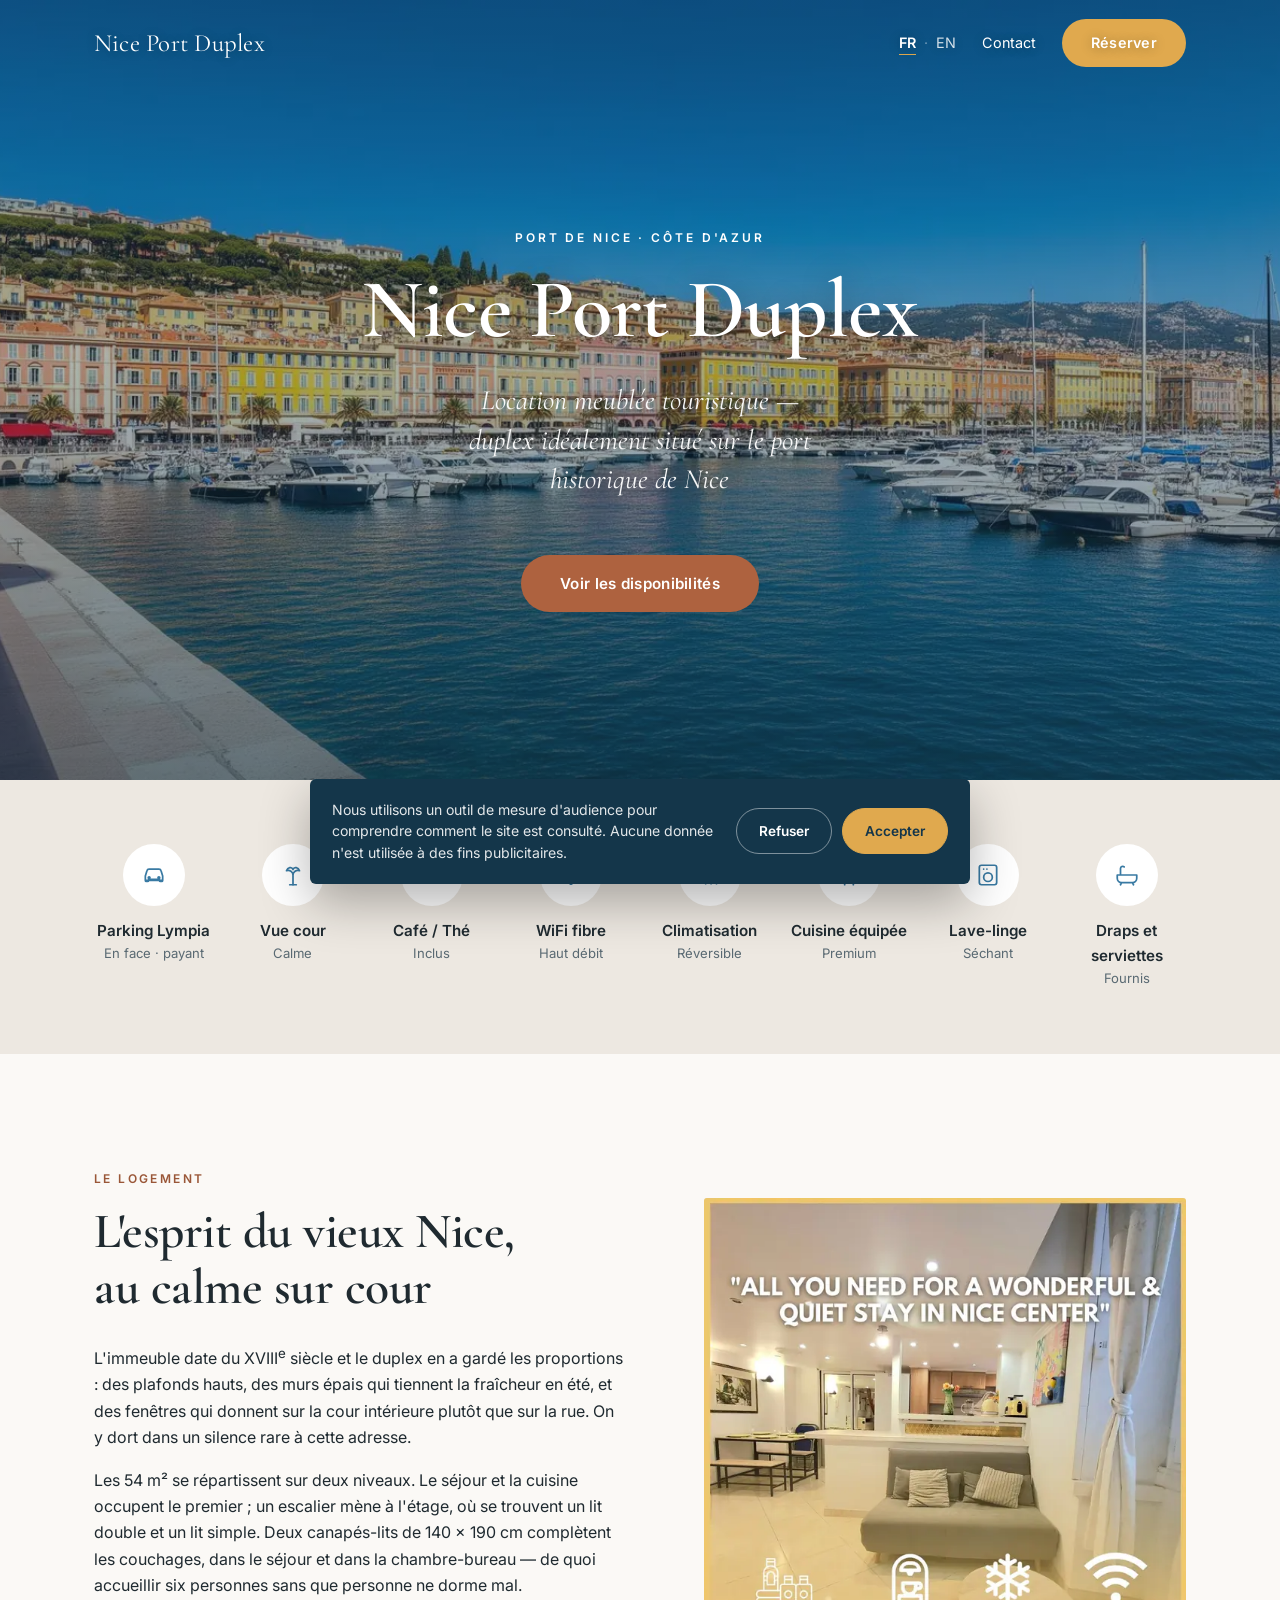
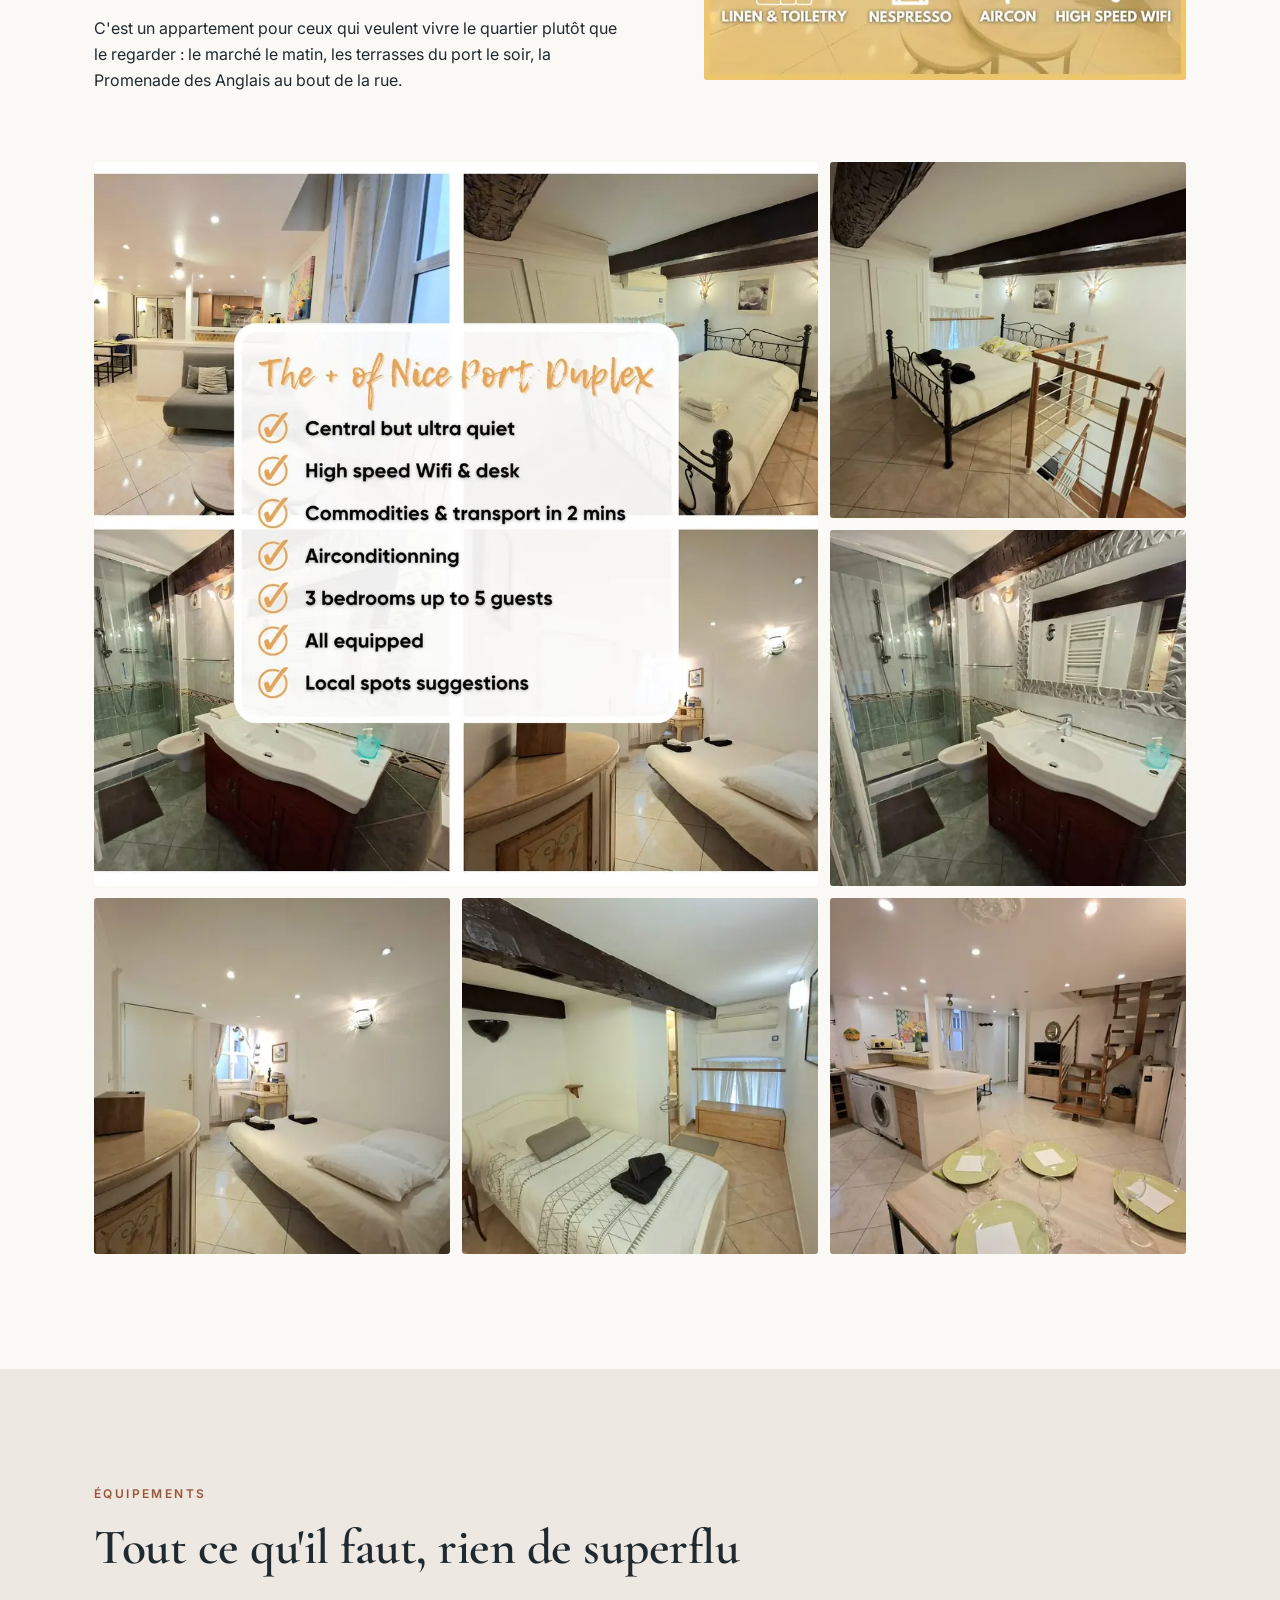
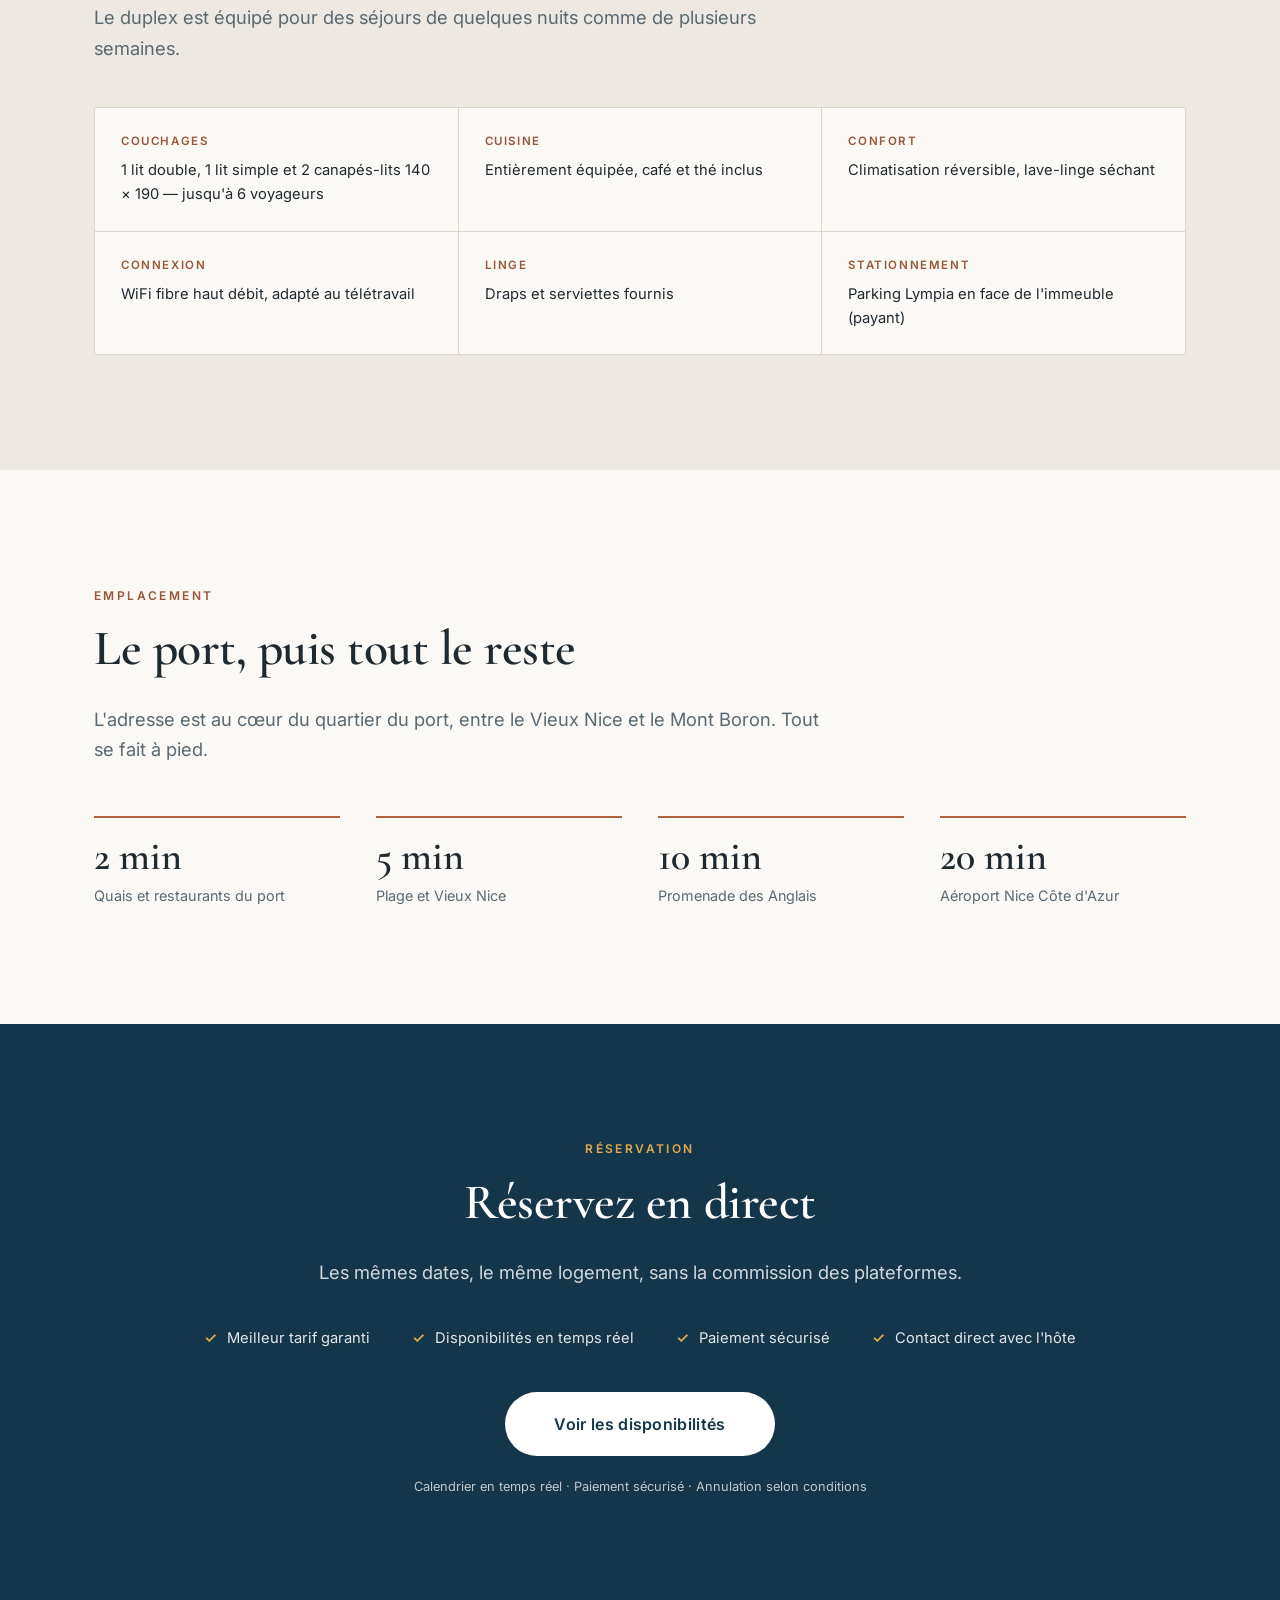
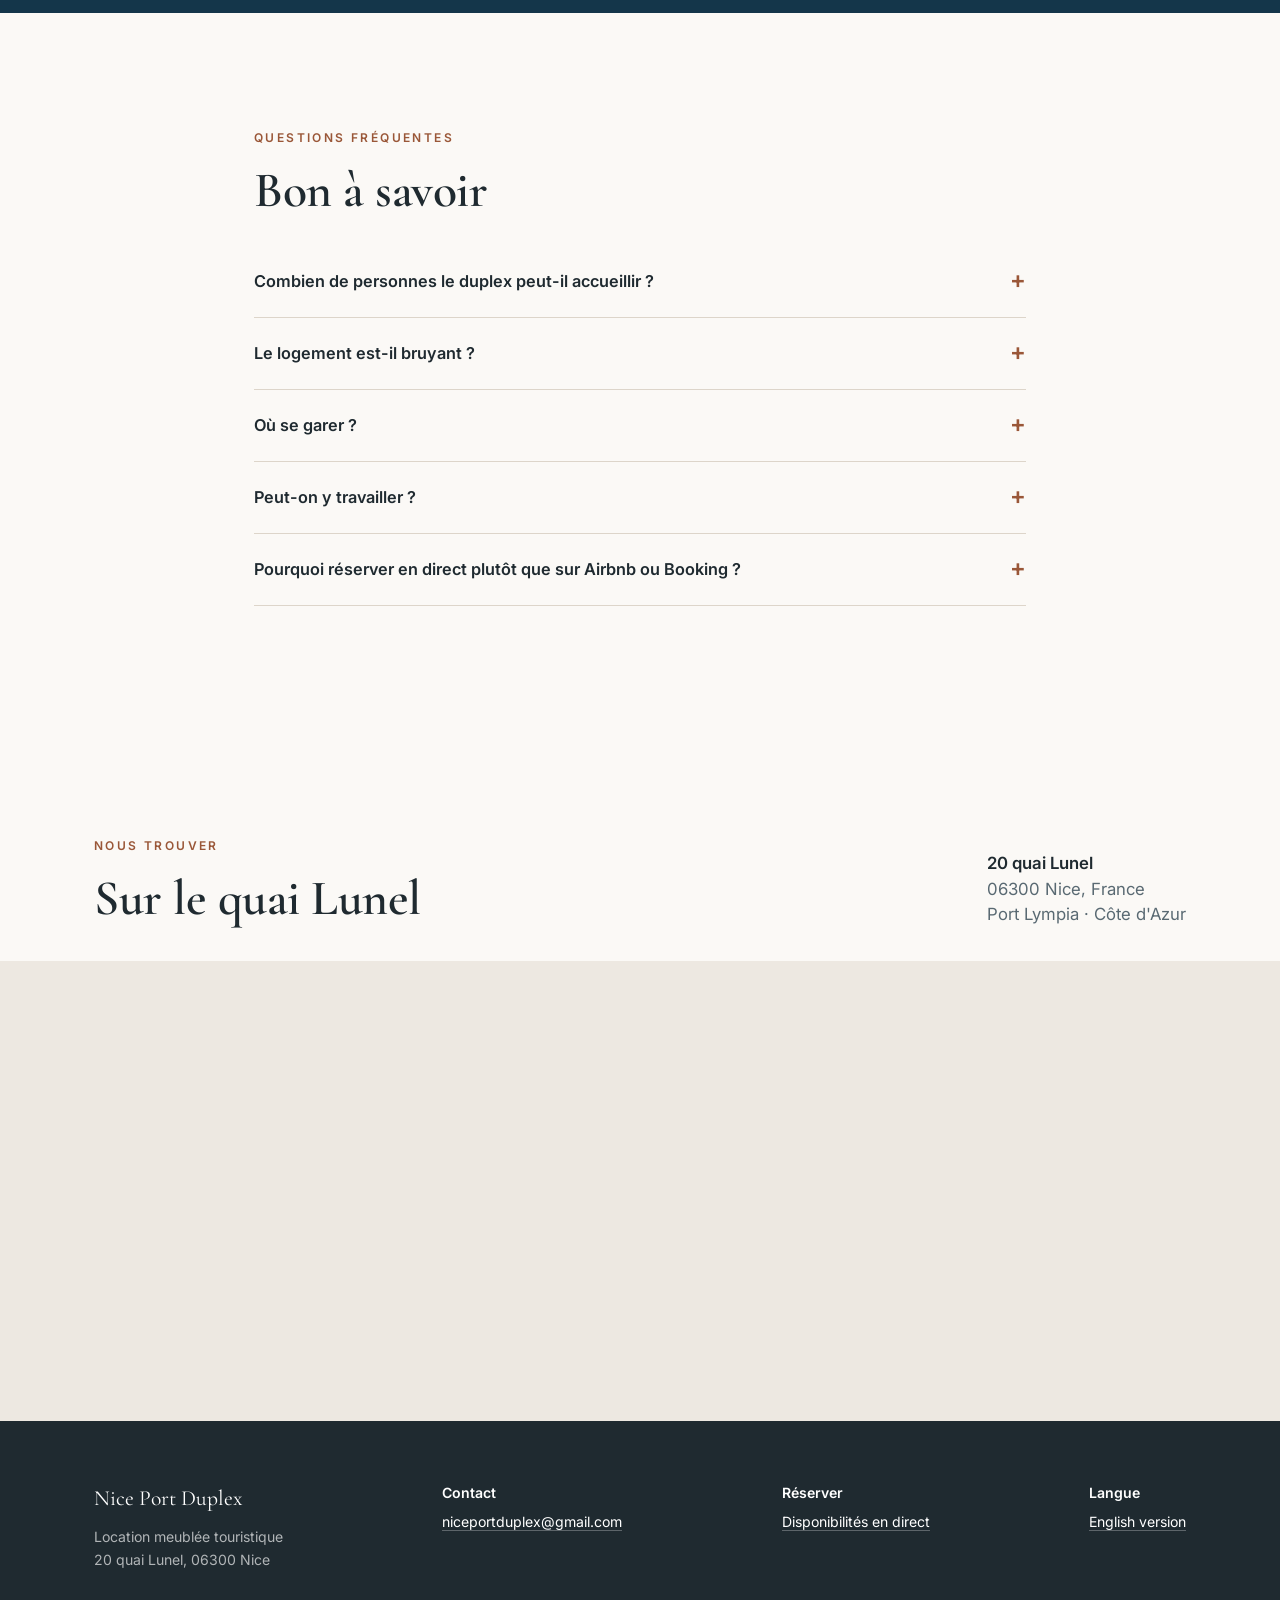
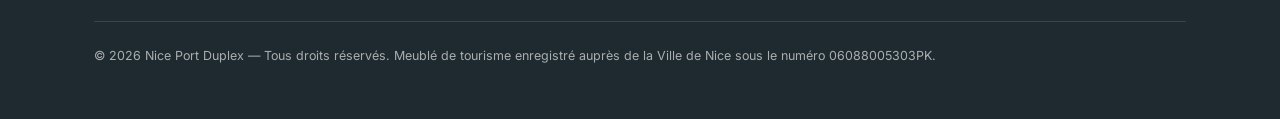
==== commit 91677b4f: "CSS intégré aux pages, mesure d'audience et en-tête mobile Plus aucune ressource ne bloque l'afficha" ====
--- a/index.html
+++ b/index.html
@@ -30,7 +30,207 @@
 <link rel="preload" as="style" href="https://fonts.googleapis.com/css2?family=Cormorant+Garamond:ital,wght@0,400;0,600;1,400&family=Inter:wght@400;600&display=swap">
 <link rel="stylesheet" href="https://fonts.googleapis.com/css2?family=Cormorant+Garamond:ital,wght@0,400;0,600;1,400&family=Inter:wght@400;600&display=swap" media="print" onload="this.media='all'">
 <noscript><link rel="stylesheet" href="https://fonts.googleapis.com/css2?family=Cormorant+Garamond:ital,wght@0,400;0,600;1,400&family=Inter:wght@400;600&display=swap"></noscript>
-<link rel="stylesheet" href="styles.css">
+<!-- styles:debut -->
+<style>/* ════════════════════════════════════════════════════════
+   Nice Port Duplex — feuille de style partagée
+   Utilisée par index.html (FR) et en/index.html (EN)
+   ════════════════════════════════════════════════════════ */
+
+:root{
+  --terracotta:#ae623f;        /* fond de bouton, blanc lisible dessus */
+  --terracotta-ink:#9a5738;    /* terracotta en texte sur fond clair */
+  --gold:#e0a94e;
+  --sea:#397aa3;
+  --deep:#14364a;
+  --cream:#ede8e1;
+  --ivory:#fbf9f6;
+  --ink:#1f2a30;
+  --muted:#596972;
+  --line:#ddd5ca;
+  --max:1140px;
+}
+*{box-sizing:border-box;margin:0;padding:0}
+html{scroll-behavior:smooth}
+body{
+  font-family:'Inter',system-ui,sans-serif;
+  color:var(--ink);background:var(--ivory);
+  line-height:1.65;-webkit-font-smoothing:antialiased;
+}
+h1,h2,h3{font-family:'Cormorant Garamond',Georgia,serif;font-weight:600;line-height:1.12;letter-spacing:-.01em}
+h1{font-size:clamp(2.8rem,7.5vw,5.2rem)}
+h2{font-size:clamp(2rem,4.5vw,3.1rem);margin-bottom:.55em}
+h3{font-size:1.3rem;margin-bottom:.35em}
+p{margin-bottom:1em}
+a{color:inherit}
+img{display:block;width:100%;height:100%;object-fit:cover}
+.frame img,.gallery img,.hero-img img,.bookhero img{background:var(--cream)}
+.wrap{max-width:var(--max);margin:0 auto;padding:0 24px}
+section{padding:clamp(64px,9vw,118px) 0}
+.eyebrow{font-size:.75rem;letter-spacing:.2em;text-transform:uppercase;color:var(--terracotta-ink);font-weight:600;margin-bottom:1.3em}
+.lead{font-size:1.15rem;color:var(--muted);max-width:62ch}
+.center{text-align:center}
+.center .lead{margin-left:auto;margin-right:auto}
+
+/* ── Boutons ── */
+.btn{
+  display:inline-block;padding:15px 38px;border-radius:999px;
+  font-size:.95rem;font-weight:600;letter-spacing:.02em;
+  text-decoration:none;transition:.25s;border:1px solid transparent;cursor:pointer;
+}
+.btn-primary{background:var(--terracotta);color:#fff}
+.btn-primary:hover{background:#94512f}
+.btn-gold{background:var(--gold);color:var(--deep)}
+.btn-gold:hover{background:#cb9640;color:var(--deep)}
+.btn-light{background:#fff;color:var(--deep)}
+.btn-light:hover{background:var(--gold);color:var(--deep)}
+
+/* ── En-tête ── */
+header{position:absolute;top:0;left:0;right:0;z-index:50}
+.nav{display:flex;align-items:center;justify-content:space-between;height:86px}
+.brand{font-family:'Cormorant Garamond',serif;font-size:1.55rem;color:#fff;text-decoration:none;letter-spacing:.01em;text-shadow:0 1px 12px rgba(0,0,0,.3)}
+.nav-right{display:flex;align-items:center;gap:26px}
+.nav-right a{color:#fff;font-size:.9rem;text-decoration:none;text-shadow:0 1px 12px rgba(0,0,0,.3)}
+.nav-right .btn{padding:11px 28px;font-size:.9rem}
+.lang{display:flex;gap:8px;align-items:center;font-size:.88rem;color:#fff}
+.lang a{opacity:.82}
+.lang a:hover{opacity:1}
+.lang a[aria-current="true"]{opacity:1;font-weight:600;border-bottom:1px solid var(--gold)}
+@media(max-width:760px){
+  .nav-right a.hide-sm{display:none}
+  .nav{height:72px}
+  .brand{font-size:1.15rem}
+  .nav-right{gap:12px}
+  .nav-right .btn{padding:10px 18px;font-size:.85rem}
+}
+@media(max-width:400px){
+  .brand{font-size:1rem}
+  .lang{font-size:.8rem}
+  .nav-right .btn{padding:10px 14px}
+}
+/* Zones tactiles confortables sur écran tactile */
+@media(pointer:coarse){
+  .nav-right a,.lang a,.bookfoot a,footer a{min-height:44px;display:inline-flex;align-items:center}
+  .lang a{padding:0 10px}
+  .nav-right{gap:14px}
+  summary{min-height:44px;align-items:center}
+  .btn{padding:16px 34px}
+}
+
+/* ── Hero ── */
+.hero{position:relative;min-height:clamp(540px,88vh,780px);display:flex;align-items:center;justify-content:center;background:var(--deep);text-align:center}
+.hero-img{position:absolute;inset:0}
+.hero::after{content:"";position:absolute;inset:0;background:linear-gradient(to bottom,rgba(20,54,74,.58) 0%,rgba(20,54,74,.34) 45%,rgba(20,54,74,.66) 100%)}
+.hero .wrap{position:relative;z-index:2;color:#fff;padding-top:60px}
+.hero .eyebrow{color:#fff;opacity:1;letter-spacing:.24em}
+.hero h1{margin-bottom:.3em;text-shadow:0 2px 30px rgba(0,0,0,.35)}
+.hero .tagline{font-family:'Cormorant Garamond',serif;font-style:italic;font-size:clamp(1.25rem,2.6vw,1.75rem);max-width:30ch;margin:0 auto 2em;color:rgba(255,255,255,.95);text-shadow:0 1px 16px rgba(0,0,0,.3);line-height:1.4}
+
+/* ── Bandeau équipements ── */
+.strip{background:var(--cream);padding:clamp(44px,5vw,64px) 0}
+.strip-grid{display:grid;grid-template-columns:repeat(8,1fr);gap:20px;text-align:center}
+@media(max-width:1000px){.strip-grid{grid-template-columns:repeat(4,1fr);gap:30px 16px}}
+@media(max-width:540px){.strip-grid{grid-template-columns:repeat(2,1fr)}}
+.strip-grid i{display:flex;align-items:center;justify-content:center;width:62px;height:62px;margin:0 auto 12px;background:#fff;border-radius:50%}
+.strip-grid svg{width:26px;height:26px;stroke:var(--sea);fill:none;stroke-width:1.6;stroke-linecap:round;stroke-linejoin:round}
+.strip-grid b{display:block;font-size:.95rem;font-weight:600}
+.strip-grid span{display:block;font-size:.82rem;color:var(--muted)}
+
+/* ── Grilles ── */
+.two{display:grid;grid-template-columns:1.05fr .95fr;gap:clamp(40px,6vw,82px);align-items:center}
+@media(max-width:860px){.two{grid-template-columns:1fr}}
+.frame{aspect-ratio:1/1;background:var(--cream);overflow:hidden;border-radius:3px}
+
+.gallery{display:grid;grid-template-columns:repeat(3,1fr);gap:12px;margin-top:52px}
+.gallery div{aspect-ratio:1;background:var(--cream);overflow:hidden;border-radius:3px}
+.gallery div:first-child{grid-column:span 2;grid-row:span 2;aspect-ratio:auto}
+@media(max-width:700px){
+  .gallery{grid-template-columns:repeat(2,1fr)}
+  .gallery div:first-child{grid-column:span 2;grid-row:auto;aspect-ratio:4/3}
+}
+
+/* ── Équipements détaillés ── */
+.amenities{display:grid;grid-template-columns:repeat(3,1fr);gap:1px;background:var(--line);border:1px solid var(--line);margin-top:44px;border-radius:3px;overflow:hidden}
+.amenities li{list-style:none;background:var(--ivory);padding:24px 26px;font-size:.92rem}
+@media(max-width:860px){.amenities{grid-template-columns:repeat(2,1fr)}}
+@media(max-width:520px){.amenities{grid-template-columns:1fr}}
+.amenities strong{display:block;font-size:.72rem;letter-spacing:.14em;text-transform:uppercase;color:var(--terracotta-ink);margin-bottom:7px;font-weight:600}
+
+/* ── Emplacement ── */
+.band{background:var(--cream)}
+.distances{display:grid;grid-template-columns:repeat(auto-fit,minmax(170px,1fr));gap:36px;margin-top:52px}
+.distances div{border-top:2px solid var(--terracotta);padding-top:18px}
+.distances b{font-family:'Cormorant Garamond',serif;font-size:2.5rem;font-weight:600;display:block;line-height:1;margin-bottom:6px}
+.distances span{font-size:.9rem;color:var(--muted)}
+
+/* ── Réservation ── */
+.booking{background:var(--deep);color:#fff;text-align:center}
+.booking h2{color:#fff}
+.booking .lead{color:rgba(255,255,255,.8);margin:0 auto 12px}
+.perks{display:flex;justify-content:center;flex-wrap:wrap;gap:14px 42px;margin:38px 0 42px;font-size:.92rem;color:rgba(255,255,255,.88)}
+.perks span::before{content:"✓";color:var(--gold);font-weight:600;margin-right:10px}
+.booking .btn{padding:18px 48px;font-size:1rem}
+.booking small{display:block;margin-top:20px;font-size:.8rem;color:rgba(255,255,255,.72)}
+
+/* ── Page de réservation ── */
+.bookbar{position:sticky;top:0;z-index:60;background:var(--ivory);border-bottom:1px solid var(--line)}
+.bookbar .nav{height:64px}
+.bookbar .brand{color:var(--ink);text-shadow:none;font-size:1.35rem}
+.bookbar .nav-right a{color:var(--muted);text-shadow:none}
+.bookbar .nav-right a:hover{color:var(--terracotta-ink)}
+.bookhero{position:relative;height:clamp(140px,20vw,210px);display:flex;align-items:center;justify-content:center;text-align:center;overflow:hidden;background:var(--deep)}
+.bookhero img{position:absolute;inset:0;width:100%;height:100%;object-fit:cover;object-position:center 64%}
+.bookhero::after{content:"";position:absolute;inset:0;background:linear-gradient(to bottom,rgba(20,54,74,.45),rgba(20,54,74,.68))}
+.bookhero .wrap{position:relative;z-index:2;color:#fff}
+.bookhero .eyebrow{color:#fff;opacity:1;margin-bottom:.55em}
+.bookhero h1{font-size:clamp(1.75rem,3.8vw,2.7rem);margin:0;text-shadow:0 2px 22px rgba(0,0,0,.35)}
+.bookintro{text-align:center;padding:clamp(26px,3.5vw,40px) 0 clamp(22px,2.6vw,32px)}
+.bookintro .perks{margin:20px 0 0;color:var(--muted)}
+.bookintro .perks span::before{color:var(--terracotta)}
+.engine-full{width:100%;background:#fff;border-top:1px solid var(--line)}
+.engine-full iframe{width:100%;border:0;display:block;height:4000px}
+@media(max-width:700px){.engine-full iframe{height:4900px}}
+.bookfoot{text-align:center;padding:40px 0 64px;font-size:.88rem;color:var(--muted)}
+.bookfoot a{color:var(--terracotta-ink)}
+.engine-note{display:block;margin-top:22px;font-size:.8rem;color:rgba(255,255,255,.72)}
+
+/* ── FAQ ── */
+details{border-bottom:1px solid var(--line);padding:22px 0}
+summary{cursor:pointer;font-weight:600;font-size:1.02rem;list-style:none;display:flex;justify-content:space-between;gap:20px}
+summary::-webkit-details-marker{display:none}
+summary::after{content:"+";color:var(--terracotta-ink);font-size:1.5rem;line-height:1;transition:.2s}
+details[open] summary::after{transform:rotate(45deg)}
+details p{margin:14px 0 0;color:var(--muted);max-width:72ch}
+
+/* ── Carte ── */
+.map-block{padding-bottom:0}
+.map-head{display:flex;justify-content:space-between;align-items:flex-end;flex-wrap:wrap;gap:20px;margin-bottom:34px}
+.map-head address{font-style:normal;font-size:1.05rem;color:var(--muted);line-height:1.5}
+.map-head address b{display:block;color:var(--ink);font-weight:600}
+.map-frame{position:relative;height:clamp(300px,42vw,460px);background:var(--cream);overflow:hidden}
+.map-frame iframe{width:100%;height:100%;border:0;display:block;filter:saturate(.85)}
+
+/* ── Pied de page ── */
+footer{background:var(--ink);color:rgba(255,255,255,.65);padding:60px 0 40px;font-size:.88rem}
+footer a{color:#fff;text-decoration:none;border-bottom:1px solid rgba(255,255,255,.28)}
+.foot{display:flex;justify-content:space-between;flex-wrap:wrap;gap:30px}
+.foot p{margin-bottom:.4em}
+.foot strong{color:#fff;font-weight:600}
+.legal{margin-top:44px;padding-top:24px;border-top:1px solid rgba(255,255,255,.12);font-size:.78rem;color:rgba(255,255,255,.62)}
+
+/* ── Bandeau de consentement ── */
+.cookie-bar{position:fixed;left:16px;right:16px;bottom:16px;z-index:200;max-width:660px;margin:0 auto;
+  background:var(--deep);color:#fff;border-radius:6px;padding:20px 22px;
+  box-shadow:0 18px 50px rgba(0,0,0,.3);display:none;gap:18px;align-items:center;flex-wrap:wrap}
+.cookie-bar[data-open="1"]{display:flex}
+.cookie-bar p{margin:0;flex:1 1 280px;font-size:.88rem;line-height:1.55;color:rgba(255,255,255,.88)}
+.cookie-bar .actions{display:flex;gap:10px;flex-wrap:wrap}
+.cookie-bar button{font:inherit;font-size:.85rem;font-weight:600;border-radius:999px;
+  padding:11px 22px;border:1px solid rgba(255,255,255,.45);background:none;color:#fff;cursor:pointer;min-height:44px}
+.cookie-bar button:hover{border-color:#fff}
+.cookie-bar button.ok{background:var(--gold);border-color:var(--gold);color:var(--deep)}
+.cookie-bar button.ok:hover{background:#cb9640}
+@media(max-width:560px){.cookie-bar .actions{width:100%}.cookie-bar button{flex:1}}</style>
+<!-- styles:fin -->
 </head>
 <body>
 
@@ -329,5 +529,51 @@
 }
 </script>
 
+<!-- analytics:debut -->
+<!-- Bandeau de consentement : Google Analytics ne se charge qu'après accord. -->
+<div class="cookie-bar" id="cookie-bar" role="region" aria-label="Consentement aux cookies de mesure d'audience">
+  <p id="cookie-text">Nous utilisons un outil de mesure d'audience pour comprendre comment le site est consulté. Aucune donnée n'est utilisée à des fins publicitaires.</p>
+  <div class="actions">
+    <button type="button" id="cookie-no">Refuser</button>
+    <button type="button" class="ok" id="cookie-yes">Accepter</button>
+  </div>
+</div>
+<script>
+(function () {
+  var ID = 'G-PHCLXYTM1L', KEY = 'npd-consent', bar = document.getElementById('cookie-bar');
+
+  function memoire(action, valeur) {
+    try { return action === 'lire' ? localStorage.getItem(KEY) : localStorage.setItem(KEY, valeur); }
+    catch (e) { return null; }
+  }
+
+  function demarrerMesure() {
+    if (window.gtagCharge) return;
+    window.gtagCharge = true;
+    var s = document.createElement('script');
+    s.async = true;
+    s.src = 'https://www.googletagmanager.com/gtag/js?id=' + ID;
+    document.head.appendChild(s);
+    window.dataLayer = window.dataLayer || [];
+    window.gtag = function () { window.dataLayer.push(arguments); };
+    gtag('js', new Date());
+    gtag('config', ID, { anonymize_ip: true });
+  }
+
+  var choix = memoire('lire');
+  if (choix === 'oui') demarrerMesure();
+  else if (choix !== 'non' && bar) bar.setAttribute('data-open', '1');
+
+  if (bar) {
+    document.getElementById('cookie-yes').addEventListener('click', function () {
+      memoire('ecrire', 'oui'); bar.removeAttribute('data-open'); demarrerMesure();
+    });
+    document.getElementById('cookie-no').addEventListener('click', function () {
+      memoire('ecrire', 'non'); bar.removeAttribute('data-open');
+    });
+  }
+})();
+</script>
+<!-- analytics:fin -->
 </body>
 </html>
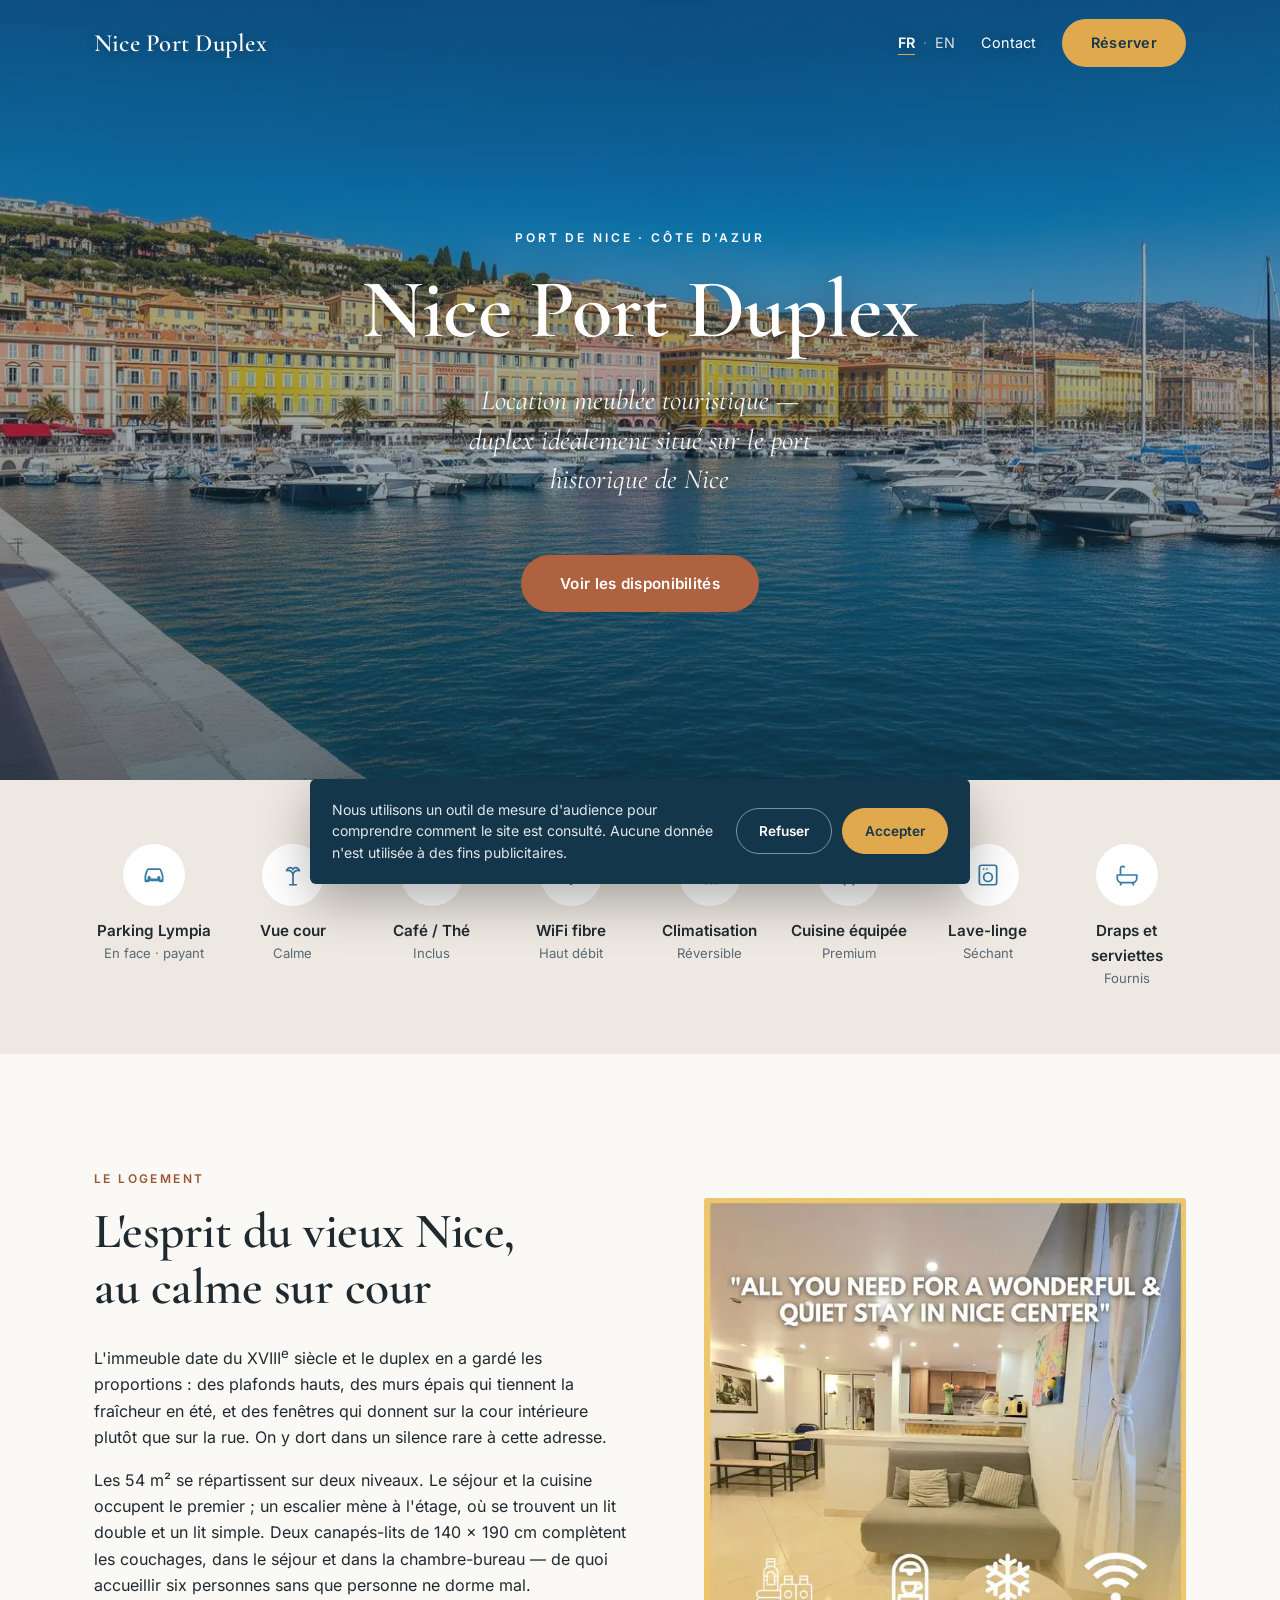
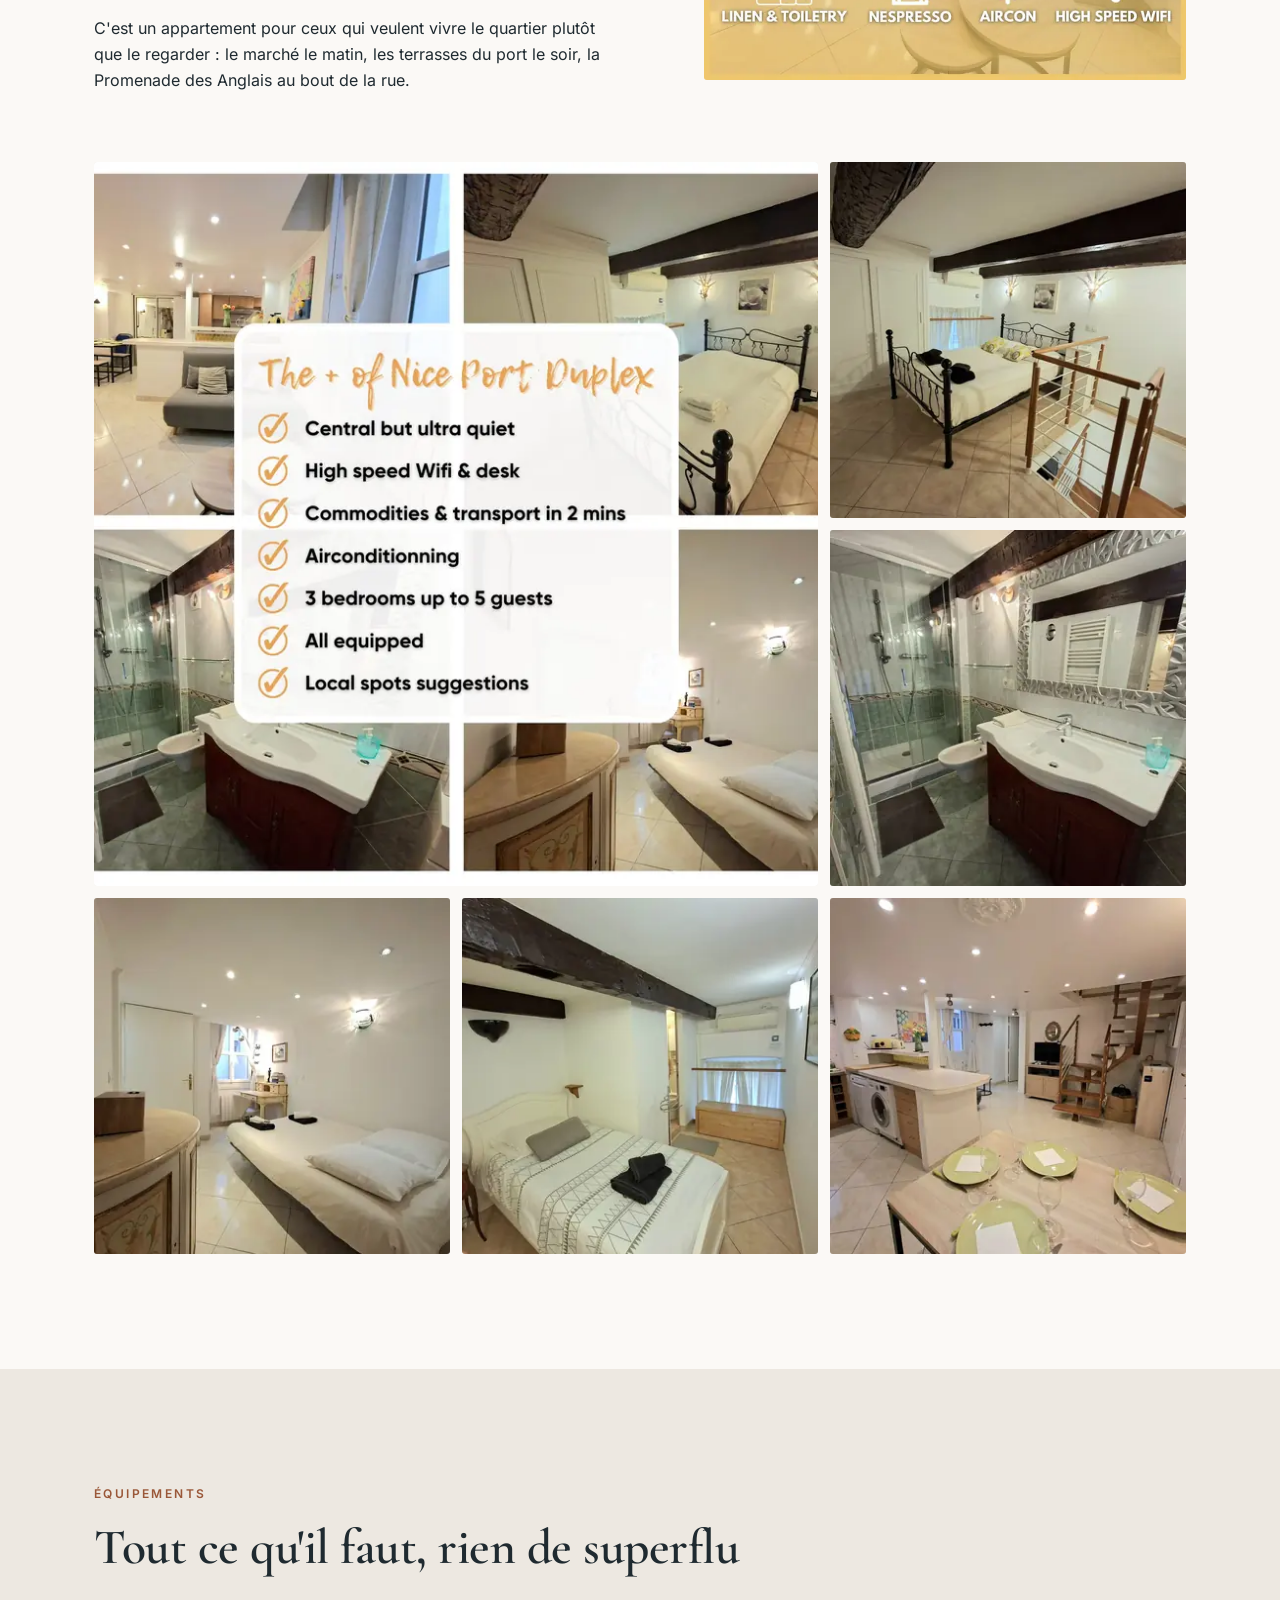
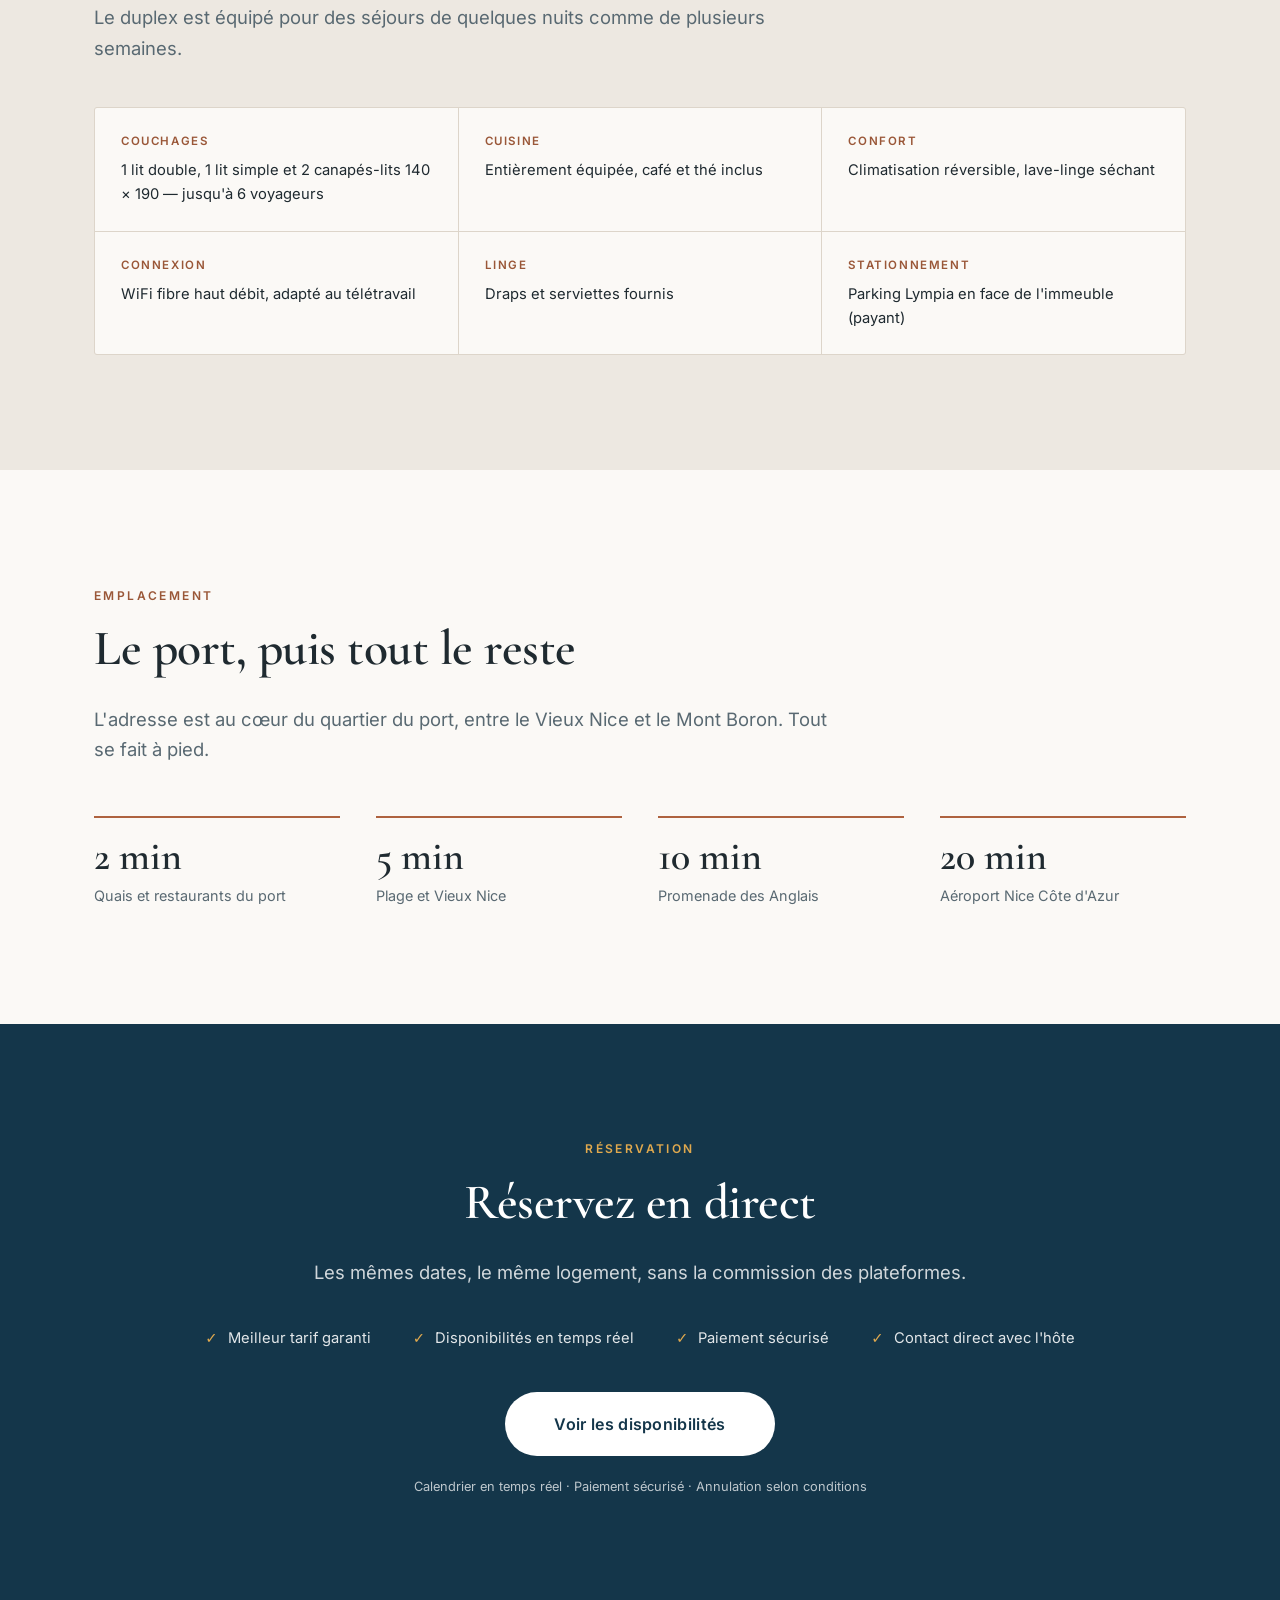
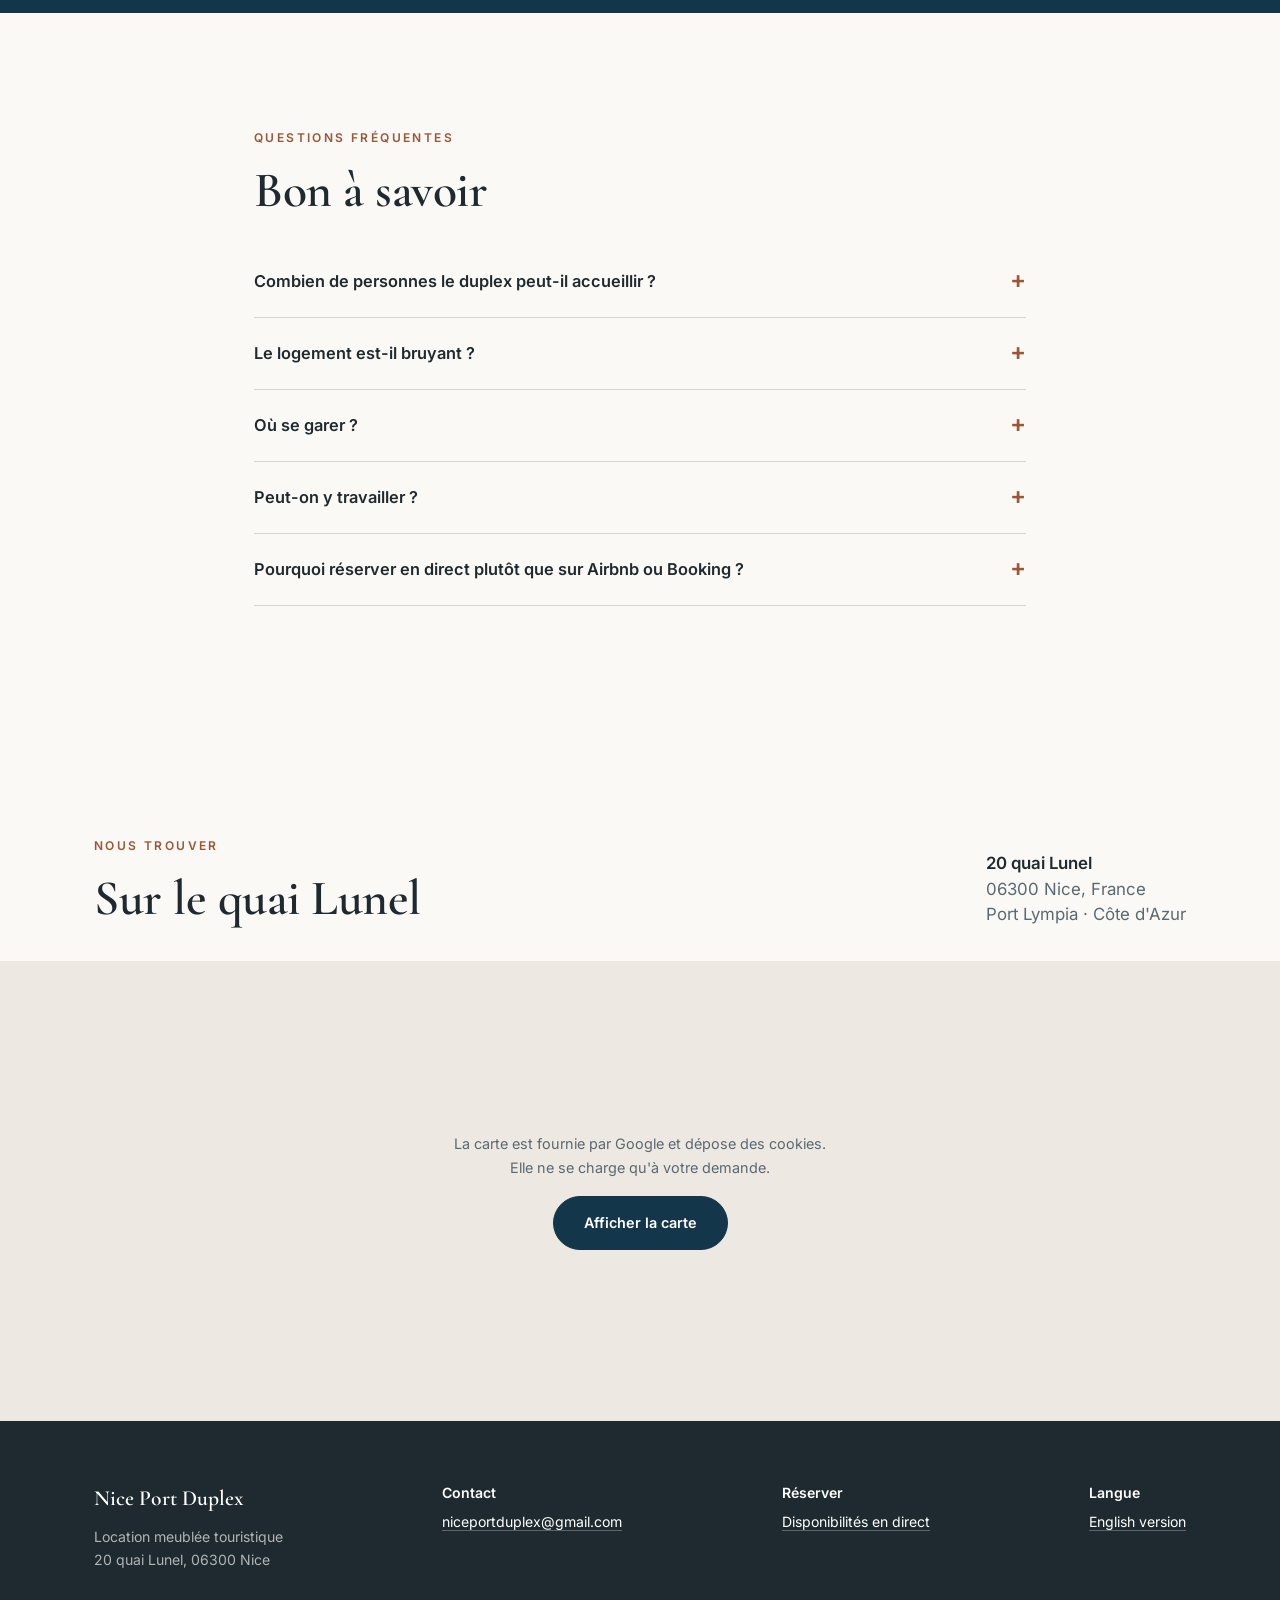
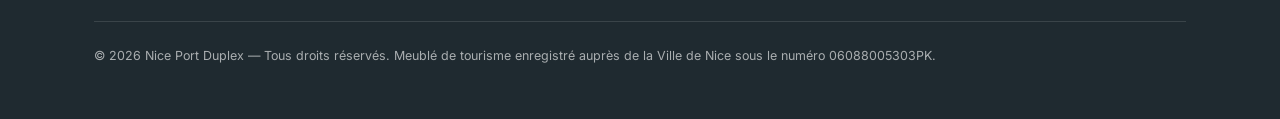
==== commit 452e42eb: "Zéro dépendance externe au chargement et contraste du bouton corrigé Le bouton Réserver de l'en-tête" ====
--- a/index.html
+++ b/index.html
@@ -23,15 +23,22 @@
 <meta property="og:image" content="https://niceportduplex.com/images/opt/hero-1280.jpg">
 <meta name="twitter:card" content="summary_large_image">
 
-<link rel="preload" as="image" fetchpriority="high" href="images/opt/hero-1280.webp" type="image/webp" imagesrcset="images/opt/hero-760.webp 760w, images/opt/hero-1280.webp 1280w, images/opt/hero-1920.webp 1920w" imagesizes="100vw">
+<link rel="preload" as="image" fetchpriority="high" href="images/opt/hero-1100.webp" type="image/webp" imagesrcset="images/opt/hero-640.webp 640w, images/opt/hero-800.webp 800w, images/opt/hero-1100.webp 1100w, images/opt/hero-1400.webp 1400w, images/opt/hero-1920.webp 1920w" imagesizes="100vw">
 <link rel="icon" href="images/favicon.png">
-<link rel="preconnect" href="https://fonts.googleapis.com">
-<link rel="preconnect" href="https://fonts.gstatic.com" crossorigin>
-<link rel="preload" as="style" href="https://fonts.googleapis.com/css2?family=Cormorant+Garamond:ital,wght@0,400;0,600;1,400&family=Inter:wght@400;600&display=swap">
-<link rel="stylesheet" href="https://fonts.googleapis.com/css2?family=Cormorant+Garamond:ital,wght@0,400;0,600;1,400&family=Inter:wght@400;600&display=swap" media="print" onload="this.media='all'">
-<noscript><link rel="stylesheet" href="https://fonts.googleapis.com/css2?family=Cormorant+Garamond:ital,wght@0,400;0,600;1,400&family=Inter:wght@400;600&display=swap"></noscript>
+<link rel="preload" as="font" type="font/woff2" crossorigin href="fonts/cormorant-600.woff2">
+<link rel="preload" as="font" type="font/woff2" crossorigin href="fonts/inter-400.woff2">
 <!-- styles:debut -->
-<style>/* ════════════════════════════════════════════════════════
+<style>/* Polices servies depuis le domaine : aucune requête vers un tiers. */
+@font-face{font-family:'Inter';font-style:normal;font-weight:400;font-display:swap;
+  src:url('fonts/inter-400.woff2') format('woff2')}
+@font-face{font-family:'Inter';font-style:normal;font-weight:600;font-display:swap;
+  src:url('fonts/inter-600.woff2') format('woff2')}
+@font-face{font-family:'Cormorant Garamond';font-style:normal;font-weight:600;font-display:swap;
+  src:url('fonts/cormorant-600.woff2') format('woff2')}
+@font-face{font-family:'Cormorant Garamond';font-style:italic;font-weight:400;font-display:swap;
+  src:url('fonts/cormorant-400-italic.woff2') format('woff2')}
+
+/* ════════════════════════════════════════════════════════
    Nice Port Duplex — feuille de style partagée
    Utilisée par index.html (FR) et en/index.html (EN)
    ════════════════════════════════════════════════════════ */
@@ -87,9 +94,10 @@
 /* ── En-tête ── */
 header{position:absolute;top:0;left:0;right:0;z-index:50}
 .nav{display:flex;align-items:center;justify-content:space-between;height:86px}
-.brand{font-family:'Cormorant Garamond',serif;font-size:1.55rem;color:#fff;text-decoration:none;letter-spacing:.01em;text-shadow:0 1px 12px rgba(0,0,0,.3)}
+.brand{font-family:'Cormorant Garamond',serif;font-weight:600;font-size:1.55rem;color:#fff;text-decoration:none;letter-spacing:.01em;text-shadow:0 1px 12px rgba(0,0,0,.3)}
 .nav-right{display:flex;align-items:center;gap:26px}
 .nav-right a{color:#fff;font-size:.9rem;text-decoration:none;text-shadow:0 1px 12px rgba(0,0,0,.3)}
+.nav-right a.btn-gold{color:var(--deep);text-shadow:none}
 .nav-right .btn{padding:11px 28px;font-size:.9rem}
 .lang{display:flex;gap:8px;align-items:center;font-size:.88rem;color:#fff}
 .lang a{opacity:.82}
@@ -174,7 +182,7 @@
 /* ── Page de réservation ── */
 .bookbar{position:sticky;top:0;z-index:60;background:var(--ivory);border-bottom:1px solid var(--line)}
 .bookbar .nav{height:64px}
-.bookbar .brand{color:var(--ink);text-shadow:none;font-size:1.35rem}
+.bookbar .brand{color:var(--ink);text-shadow:none;font-size:1.35rem;font-weight:600}
 .bookbar .nav-right a{color:var(--muted);text-shadow:none}
 .bookbar .nav-right a:hover{color:var(--terracotta-ink)}
 .bookhero{position:relative;height:clamp(140px,20vw,210px);display:flex;align-items:center;justify-content:center;text-align:center;overflow:hidden;background:var(--deep)}
@@ -208,6 +216,13 @@
 .map-head address b{display:block;color:var(--ink);font-weight:600}
 .map-frame{position:relative;height:clamp(300px,42vw,460px);background:var(--cream);overflow:hidden}
 .map-frame iframe{width:100%;height:100%;border:0;display:block;filter:saturate(.85)}
+.map-placeholder{width:100%;height:100%;display:flex;flex-direction:column;align-items:center;
+  justify-content:center;gap:16px;text-align:center;padding:24px;background:var(--cream)}
+.map-placeholder p{margin:0;max-width:44ch;font-size:.9rem;color:var(--muted)}
+.map-placeholder button{font:inherit;font-size:.9rem;font-weight:600;border-radius:999px;
+  padding:14px 30px;min-height:44px;border:1px solid var(--deep);background:var(--deep);
+  color:#fff;cursor:pointer}
+.map-placeholder button:hover{background:var(--terracotta);border-color:var(--terracotta)}
 
 /* ── Pied de page ── */
 footer{background:var(--ink);color:rgba(255,255,255,.65);padding:60px 0 40px;font-size:.88rem}
@@ -260,7 +275,7 @@
 <!-- ═══════════ HERO ═══════════ -->
 <main id="contenu">
 <div class="hero">
-  <div class="hero-img"><picture><source type="image/webp" srcset="images/opt/hero-760.webp 760w, images/opt/hero-1280.webp 1280w, images/opt/hero-1920.webp 1920w" sizes="100vw"><img src="images/opt/hero-1280.jpg" alt="Le port historique de Nice et ses façades colorées" width="1920" height="1088" fetchpriority="high"></picture></div>
+  <div class="hero-img"><picture><source type="image/webp" srcset="images/opt/hero-640.webp 640w, images/opt/hero-800.webp 800w, images/opt/hero-1100.webp 1100w, images/opt/hero-1400.webp 1400w, images/opt/hero-1920.webp 1920w" sizes="100vw"><img src="images/opt/hero-800.jpg" alt="Le port historique de Nice et ses façades colorées" width="1920" height="1088" fetchpriority="high"></picture></div>
   <div class="wrap">
     <p class="eyebrow">Port de Nice · Côte d'Azur</p>
     <h1>Nice Port Duplex</h1>
@@ -294,18 +309,18 @@
       <p>C'est un appartement pour ceux qui veulent vivre le quartier plutôt que le regarder : le marché le matin, les terrasses du port le soir, la Promenade des Anglais au bout de la rue.</p>
     </div>
     <div class="frame">
-      <picture><source type="image/webp" srcset="images/opt/salon-640.webp 640w, images/opt/salon-1040.webp 1040w" sizes="(max-width:860px) 100vw, 520px"><img src="images/opt/salon-640.jpg" alt="Les prestations du duplex : linge et nécessaire de toilette, Nespresso, climatisation et WiFi haut débit" width="1300" height="1300" loading="lazy" decoding="async"></picture>
+      <picture><source type="image/webp" srcset="images/opt/salon-320.webp 320w, images/opt/salon-480.webp 480w, images/opt/salon-640.webp 640w, images/opt/salon-1040.webp 1040w" sizes="(max-width:860px) 100vw, 520px"><img src="images/opt/salon-480.jpg" alt="Les prestations du duplex : linge et nécessaire de toilette, Nespresso, climatisation et WiFi haut débit" width="1300" height="1300" loading="lazy" decoding="async"></picture>
     </div>
   </div>
 
   <div class="wrap">
     <div class="gallery">
-      <div><picture><source type="image/webp" srcset="images/opt/photo-1-700.webp 700w, images/opt/photo-1-1100.webp 1100w" sizes="(max-width:700px) 100vw, (max-width:1140px) 66vw, 740px"><img src="images/opt/photo-1-700.jpg" alt="Les points forts du duplex : central mais calme, WiFi fibre et bureau, climatisation, trois chambres" width="1400" height="1400" loading="lazy" decoding="async"></picture></div>
-      <div><picture><source type="image/webp" srcset="images/opt/photo-2-460.webp 460w, images/opt/photo-2-720.webp 720w" sizes="(max-width:700px) 50vw, (max-width:1140px) 33vw, 360px"><img src="images/opt/photo-2-460.jpg" alt="La chambre à l'étage sous les poutres apparentes du XVIIIe siècle" width="900" height="900" loading="lazy" decoding="async"></picture></div>
-      <div><picture><source type="image/webp" srcset="images/opt/photo-3-460.webp 460w, images/opt/photo-3-720.webp 720w" sizes="(max-width:700px) 50vw, (max-width:1140px) 33vw, 360px"><img src="images/opt/photo-3-460.jpg" alt="La salle de bain avec douche à l'italienne et grand miroir" width="900" height="900" loading="lazy" decoding="async"></picture></div>
-      <div><picture><source type="image/webp" srcset="images/opt/photo-4-460.webp 460w, images/opt/photo-4-720.webp 720w" sizes="(max-width:700px) 50vw, (max-width:1140px) 33vw, 360px"><img src="images/opt/photo-4-460.jpg" alt="La deuxième chambre avec son coin bureau face à la fenêtre" width="900" height="900" loading="lazy" decoding="async"></picture></div>
-      <div><picture><source type="image/webp" srcset="images/opt/photo-5-460.webp 460w, images/opt/photo-5-720.webp 720w" sizes="(max-width:700px) 50vw, (max-width:1140px) 33vw, 360px"><img src="images/opt/photo-5-460.jpg" alt="La troisième chambre, sous poutre apparente, attenante à la salle d'eau" width="900" height="900" loading="lazy" decoding="async"></picture></div>
-      <div><picture><source type="image/webp" srcset="images/opt/photo-6-460.webp 460w, images/opt/photo-6-720.webp 720w" sizes="(max-width:700px) 50vw, (max-width:1140px) 33vw, 360px"><img src="images/opt/photo-6-460.jpg" alt="La table dressée face à la cuisine, au coin télévision et à l'escalier" width="900" height="900" loading="lazy" decoding="async"></picture></div>
+      <div><picture><source type="image/webp" srcset="images/opt/photo-1-380.webp 380w, images/opt/photo-1-560.webp 560w, images/opt/photo-1-740.webp 740w, images/opt/photo-1-1100.webp 1100w" sizes="(max-width:700px) 100vw, (max-width:1140px) 66vw, 740px"><img src="images/opt/photo-1-560.jpg" alt="Les points forts du duplex : central mais calme, WiFi fibre et bureau, climatisation, trois chambres" width="1400" height="1400" loading="lazy" decoding="async"></picture></div>
+      <div><picture><source type="image/webp" srcset="images/opt/photo-2-240.webp 240w, images/opt/photo-2-360.webp 360w, images/opt/photo-2-480.webp 480w, images/opt/photo-2-720.webp 720w" sizes="(max-width:700px) 50vw, (max-width:1140px) 33vw, 360px"><img src="images/opt/photo-2-360.jpg" alt="La chambre à l'étage sous les poutres apparentes du XVIIIe siècle" width="900" height="900" loading="lazy" decoding="async"></picture></div>
+      <div><picture><source type="image/webp" srcset="images/opt/photo-3-240.webp 240w, images/opt/photo-3-360.webp 360w, images/opt/photo-3-480.webp 480w, images/opt/photo-3-720.webp 720w" sizes="(max-width:700px) 50vw, (max-width:1140px) 33vw, 360px"><img src="images/opt/photo-3-360.jpg" alt="La salle de bain avec douche à l'italienne et grand miroir" width="900" height="900" loading="lazy" decoding="async"></picture></div>
+      <div><picture><source type="image/webp" srcset="images/opt/photo-4-240.webp 240w, images/opt/photo-4-360.webp 360w, images/opt/photo-4-480.webp 480w, images/opt/photo-4-720.webp 720w" sizes="(max-width:700px) 50vw, (max-width:1140px) 33vw, 360px"><img src="images/opt/photo-4-360.jpg" alt="La deuxième chambre avec son coin bureau face à la fenêtre" width="900" height="900" loading="lazy" decoding="async"></picture></div>
+      <div><picture><source type="image/webp" srcset="images/opt/photo-5-240.webp 240w, images/opt/photo-5-360.webp 360w, images/opt/photo-5-480.webp 480w, images/opt/photo-5-720.webp 720w" sizes="(max-width:700px) 50vw, (max-width:1140px) 33vw, 360px"><img src="images/opt/photo-5-360.jpg" alt="La troisième chambre, sous poutre apparente, attenante à la salle d'eau" width="900" height="900" loading="lazy" decoding="async"></picture></div>
+      <div><picture><source type="image/webp" srcset="images/opt/photo-6-240.webp 240w, images/opt/photo-6-360.webp 360w, images/opt/photo-6-480.webp 480w, images/opt/photo-6-720.webp 720w" sizes="(max-width:700px) 50vw, (max-width:1140px) 33vw, 360px"><img src="images/opt/photo-6-360.jpg" alt="La table dressée face à la cuisine, au coin télévision et à l'escalier" width="900" height="900" loading="lazy" decoding="async"></picture></div>
     </div>
   </div>
 </section>
@@ -415,13 +430,23 @@
     </address>
   </div>
   <div class="map-frame">
-    <iframe
-      src="https://www.google.com/maps?q=20+quai+Lunel,+06300+Nice,+France&hl=fr&z=16&output=embed"
-      title="Emplacement du duplex, 20 quai Lunel à Nice"
-      loading="lazy"
-      referrerpolicy="no-referrer-when-downgrade"
-      allowfullscreen></iframe>
-  </div>
+    <div class="map-placeholder" id="map-zone">
+      <p>La carte est fournie par Google et dépose des cookies. Elle ne se charge qu'à votre demande.</p>
+      <button type="button" id="map-go">Afficher la carte</button>
+    </div>
+  </div>
+  <script>
+  document.getElementById('map-go').addEventListener('click', function () {
+    var f = document.createElement('iframe');
+    f.src = 'https://www.google.com/maps?q=20+quai+Lunel,+06300+Nice,+France&hl=fr&z=16&output=embed';
+    f.title = 'Emplacement du duplex, 20 quai Lunel à Nice';
+    f.loading = 'lazy';
+    f.referrerPolicy = 'no-referrer-when-downgrade';
+    f.allowFullscreen = true;
+    var z = document.getElementById('map-zone');
+    z.parentNode.replaceChild(f, z);
+  });
+  </script>
 </section>
 
 </main>
@@ -431,7 +456,7 @@
   <div class="wrap">
     <div class="foot">
       <div>
-        <p style="font-family:'Cormorant Garamond',serif;font-size:1.35rem;color:#fff">Nice Port Duplex</p>
+        <p style="font-family:'Cormorant Garamond',serif;font-weight:600;font-size:1.35rem;color:#fff">Nice Port Duplex</p>
         <p>Location meublée touristique<br>20 quai Lunel, 06300 Nice</p>
       </div>
       <div>
@@ -539,7 +564,7 @@
   </div>
 </div>
 <script>
-(function () {
+function npdConsent() {
   var ID = 'G-PHCLXYTM1L', KEY = 'npd-consent', bar = document.getElementById('cookie-bar');
 
   function memoire(action, valeur) {
@@ -572,7 +597,10 @@
       memoire('ecrire', 'non'); bar.removeAttribute('data-open');
     });
   }
-})();
+}
+// différé : évite de forcer un recalcul de mise en page pendant le rendu
+if ('requestIdleCallback' in window) requestIdleCallback(npdConsent, { timeout: 1800 });
+else setTimeout(npdConsent, 900);
 </script>
 <!-- analytics:fin -->
 </body>
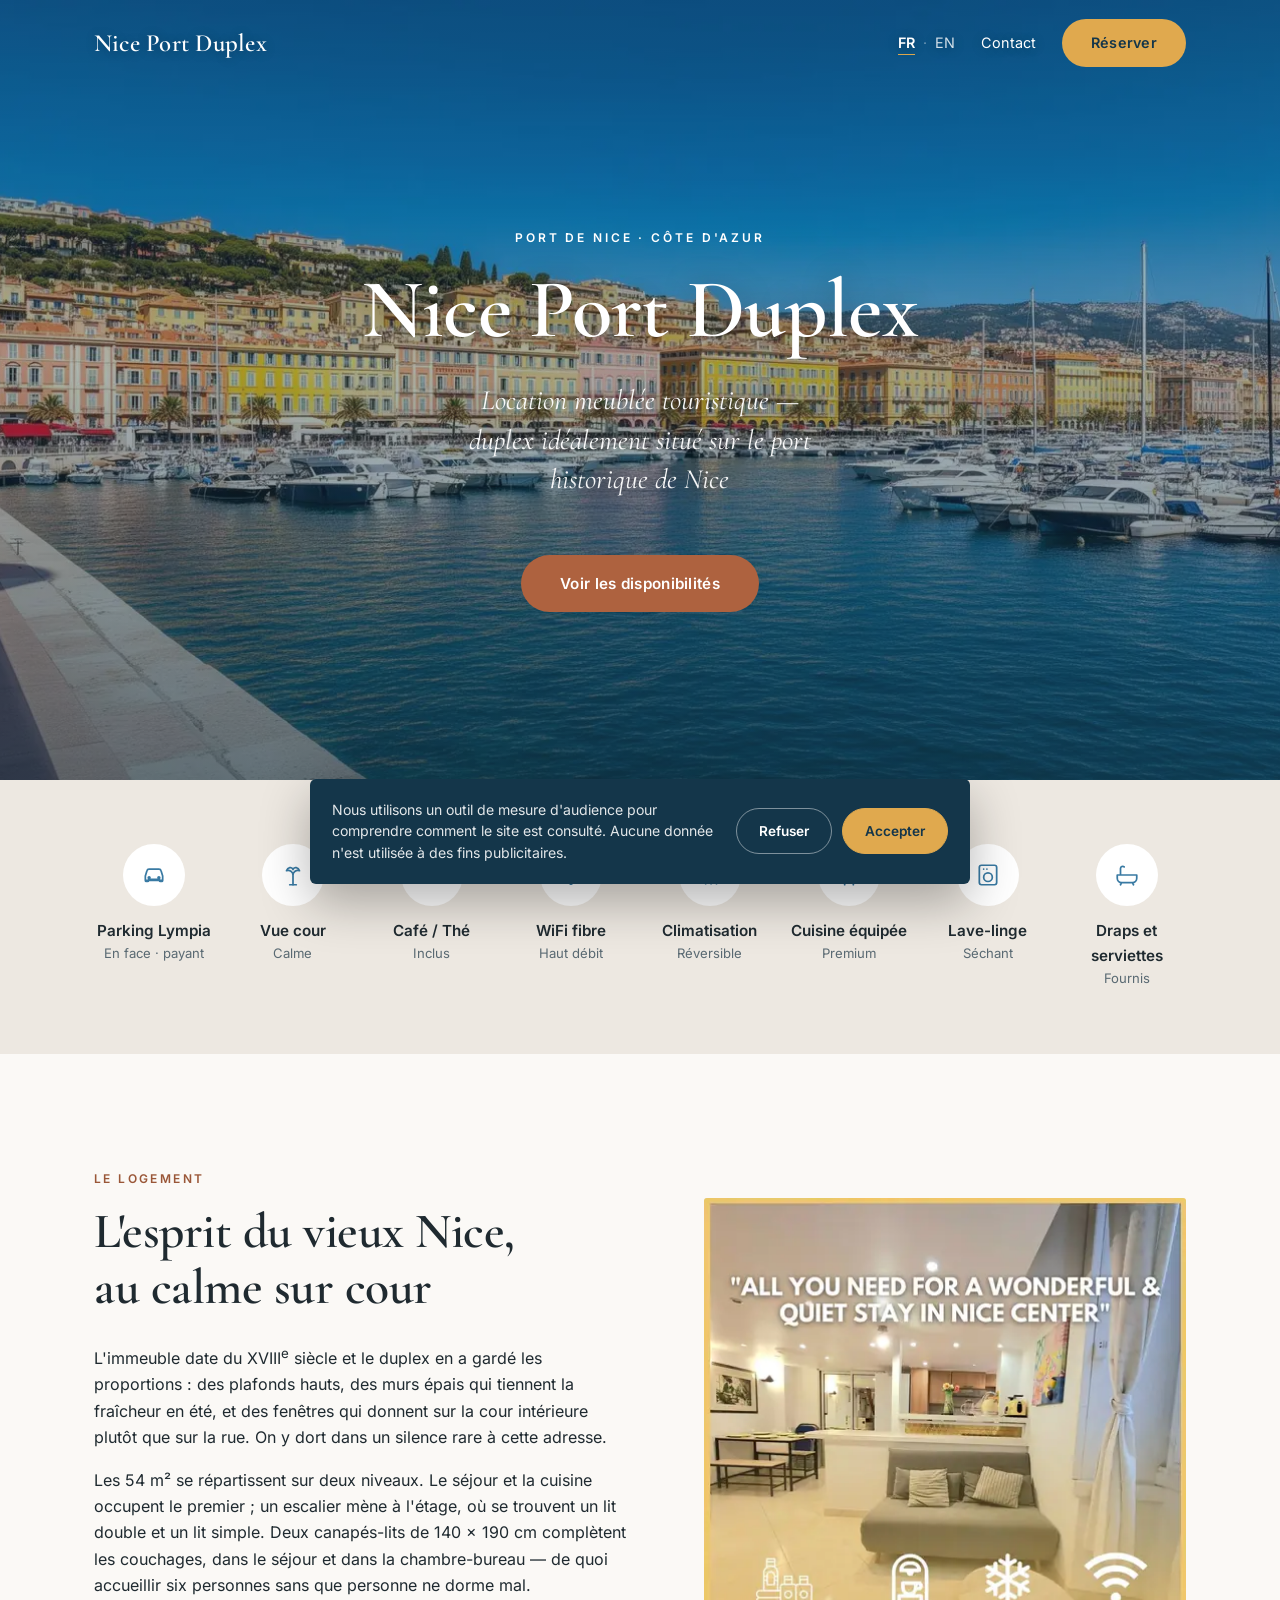
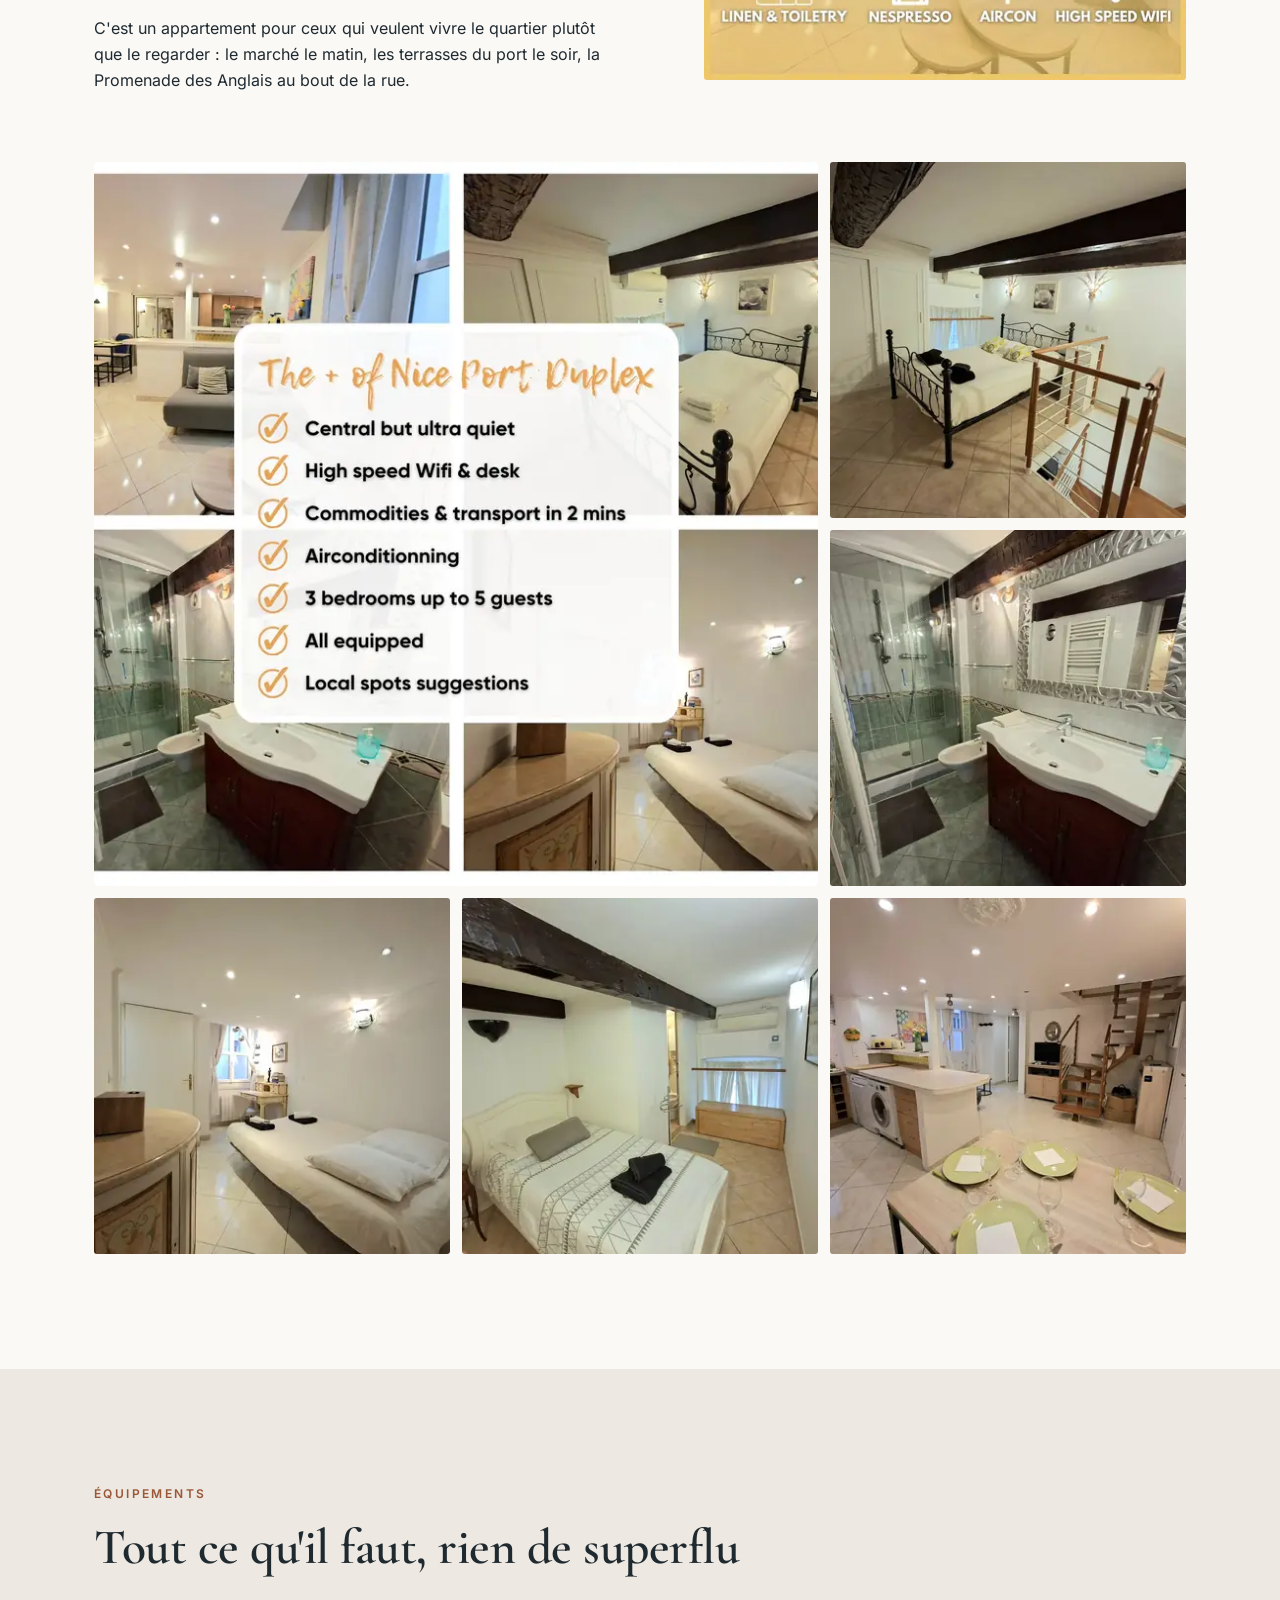
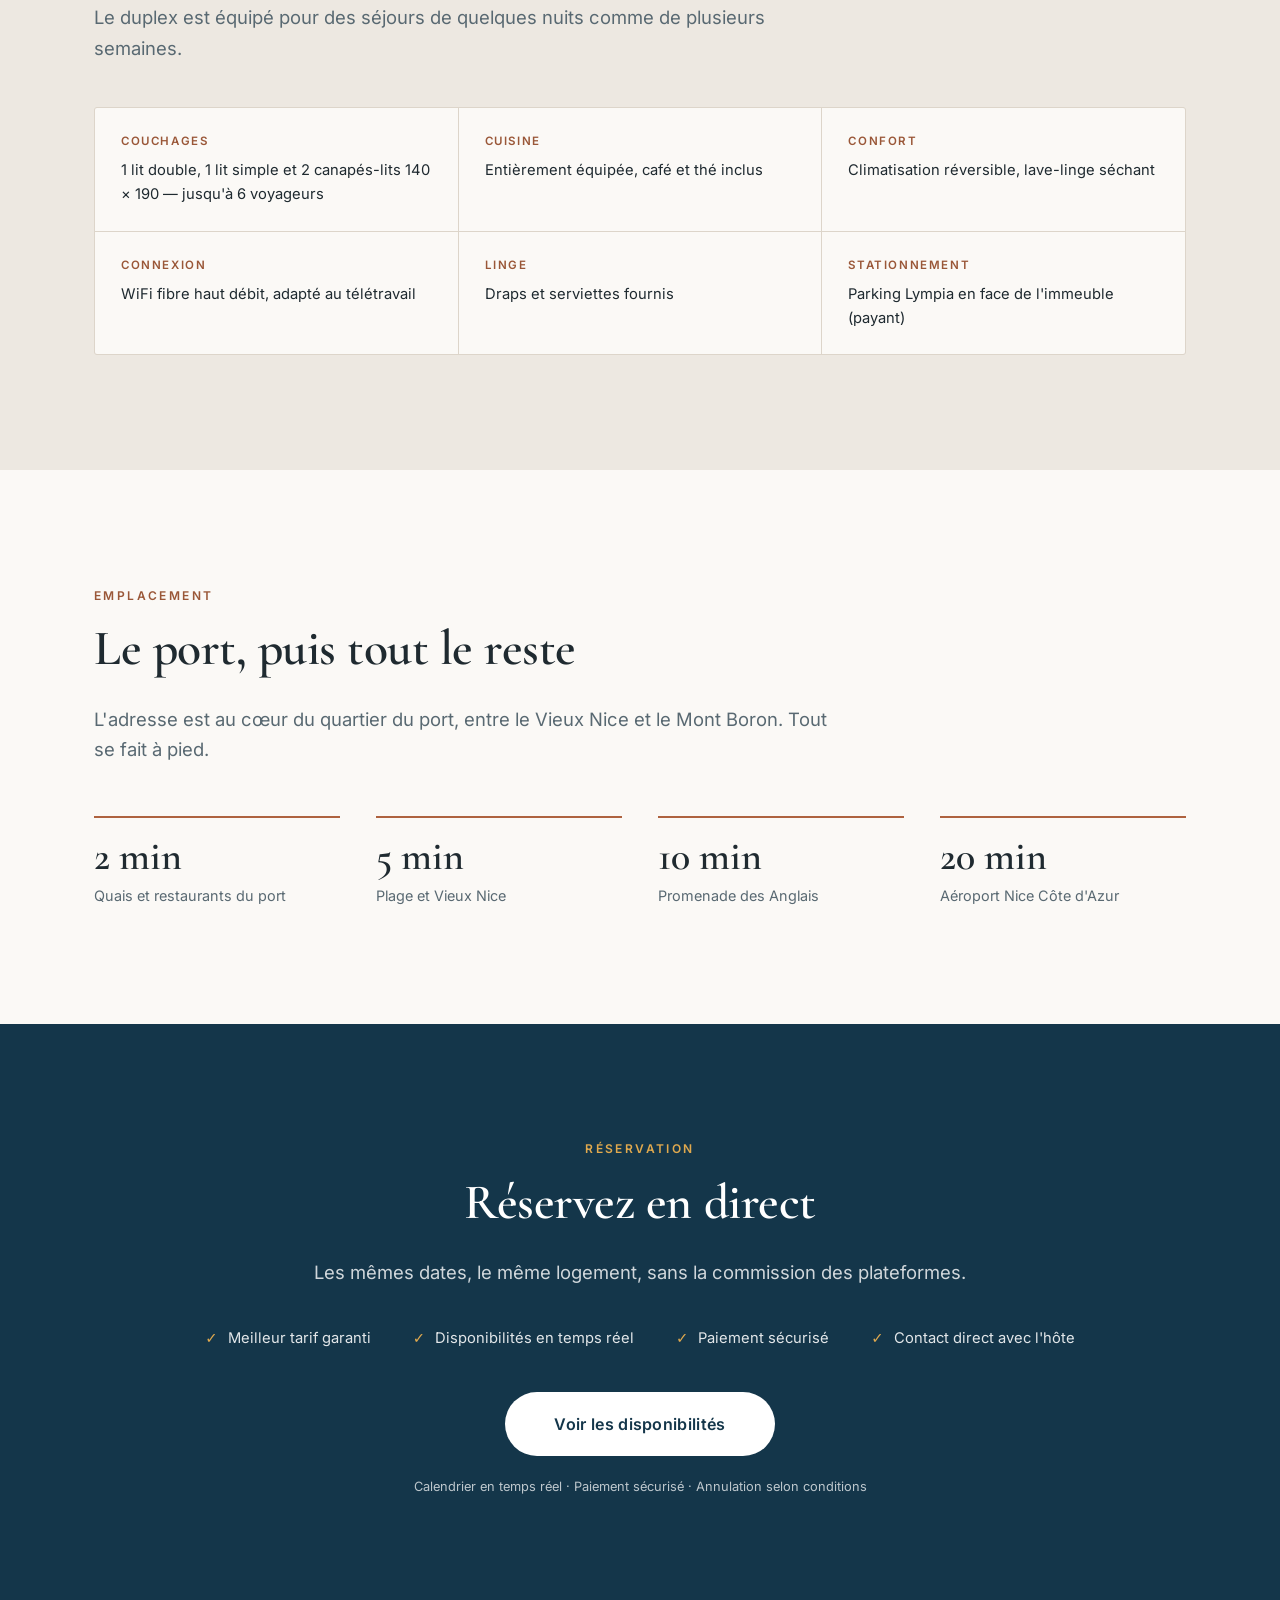
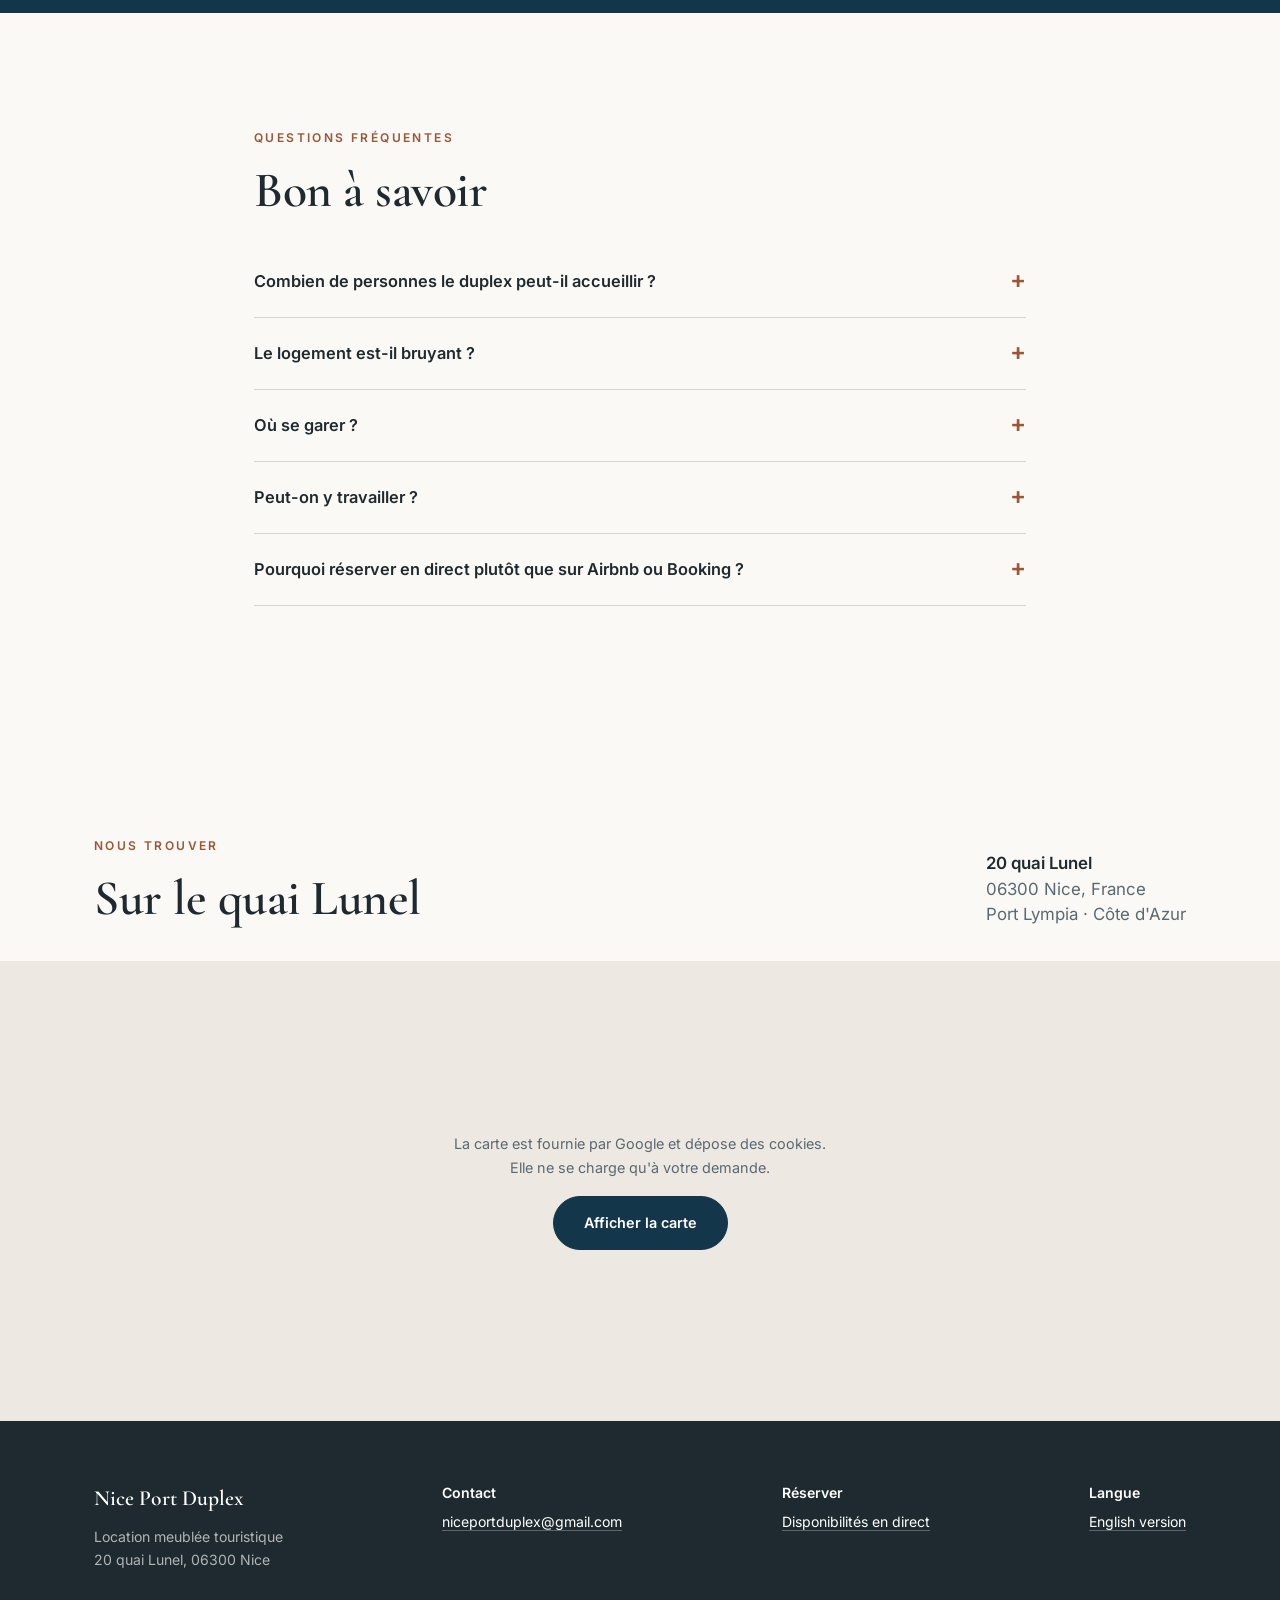
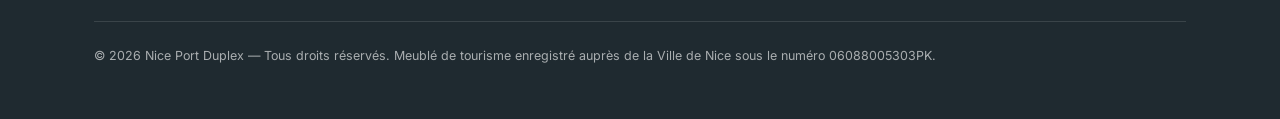
==== commit f62ef798: "Images et polices ajustées au pixel près sur mobile Sept paliers pour le hero, cinq ou six pour chaq" ====
--- a/index.html
+++ b/index.html
@@ -23,10 +23,12 @@
 <meta property="og:image" content="https://niceportduplex.com/images/opt/hero-1280.jpg">
 <meta name="twitter:card" content="summary_large_image">
 
-<link rel="preload" as="image" fetchpriority="high" href="images/opt/hero-1100.webp" type="image/webp" imagesrcset="images/opt/hero-640.webp 640w, images/opt/hero-800.webp 800w, images/opt/hero-1100.webp 1100w, images/opt/hero-1400.webp 1400w, images/opt/hero-1920.webp 1920w" imagesizes="100vw">
+<link rel="preload" as="image" fetchpriority="high" href="images/opt/hero-900.webp" type="image/webp" imagesrcset="images/opt/hero-520.webp 520w, images/opt/hero-640.webp 640w, images/opt/hero-760.webp 760w, images/opt/hero-900.webp 900w, images/opt/hero-1100.webp 1100w, images/opt/hero-1400.webp 1400w, images/opt/hero-1920.webp 1920w" imagesizes="100vw">
 <link rel="icon" href="images/favicon.png">
 <link rel="preload" as="font" type="font/woff2" crossorigin href="fonts/cormorant-600.woff2">
 <link rel="preload" as="font" type="font/woff2" crossorigin href="fonts/inter-400.woff2">
+<link rel="preload" as="font" type="font/woff2" crossorigin href="fonts/inter-600.woff2">
+<link rel="preload" as="font" type="font/woff2" crossorigin href="fonts/cormorant-400-italic.woff2">
 <!-- styles:debut -->
 <style>/* Polices servies depuis le domaine : aucune requête vers un tiers. */
 @font-face{font-family:'Inter';font-style:normal;font-weight:400;font-display:swap;
@@ -275,7 +277,7 @@
 <!-- ═══════════ HERO ═══════════ -->
 <main id="contenu">
 <div class="hero">
-  <div class="hero-img"><picture><source type="image/webp" srcset="images/opt/hero-640.webp 640w, images/opt/hero-800.webp 800w, images/opt/hero-1100.webp 1100w, images/opt/hero-1400.webp 1400w, images/opt/hero-1920.webp 1920w" sizes="100vw"><img src="images/opt/hero-800.jpg" alt="Le port historique de Nice et ses façades colorées" width="1920" height="1088" fetchpriority="high"></picture></div>
+  <div class="hero-img"><picture><source type="image/webp" srcset="images/opt/hero-520.webp 520w, images/opt/hero-640.webp 640w, images/opt/hero-760.webp 760w, images/opt/hero-900.webp 900w, images/opt/hero-1100.webp 1100w, images/opt/hero-1400.webp 1400w, images/opt/hero-1920.webp 1920w" sizes="100vw"><img src="images/opt/hero-760.jpg" alt="Le port historique de Nice et ses façades colorées" width="1920" height="1088" fetchpriority="high"></picture></div>
   <div class="wrap">
     <p class="eyebrow">Port de Nice · Côte d'Azur</p>
     <h1>Nice Port Duplex</h1>
@@ -309,18 +311,18 @@
       <p>C'est un appartement pour ceux qui veulent vivre le quartier plutôt que le regarder : le marché le matin, les terrasses du port le soir, la Promenade des Anglais au bout de la rue.</p>
     </div>
     <div class="frame">
-      <picture><source type="image/webp" srcset="images/opt/salon-320.webp 320w, images/opt/salon-480.webp 480w, images/opt/salon-640.webp 640w, images/opt/salon-1040.webp 1040w" sizes="(max-width:860px) 100vw, 520px"><img src="images/opt/salon-480.jpg" alt="Les prestations du duplex : linge et nécessaire de toilette, Nespresso, climatisation et WiFi haut débit" width="1300" height="1300" loading="lazy" decoding="async"></picture>
+      <picture><source type="image/webp" srcset="images/opt/salon-320.webp 320w, images/opt/salon-480.webp 480w, images/opt/salon-640.webp 640w, images/opt/salon-800.webp 800w, images/opt/salon-1040.webp 1040w" sizes="(max-width:860px) calc(100vw - 48px), 480px"><img src="images/opt/salon-480.jpg" alt="Les prestations du duplex : linge et nécessaire de toilette, Nespresso, climatisation et WiFi haut débit" width="1300" height="1300" loading="lazy" decoding="async"></picture>
     </div>
   </div>
 
   <div class="wrap">
     <div class="gallery">
-      <div><picture><source type="image/webp" srcset="images/opt/photo-1-380.webp 380w, images/opt/photo-1-560.webp 560w, images/opt/photo-1-740.webp 740w, images/opt/photo-1-1100.webp 1100w" sizes="(max-width:700px) 100vw, (max-width:1140px) 66vw, 740px"><img src="images/opt/photo-1-560.jpg" alt="Les points forts du duplex : central mais calme, WiFi fibre et bureau, climatisation, trois chambres" width="1400" height="1400" loading="lazy" decoding="async"></picture></div>
-      <div><picture><source type="image/webp" srcset="images/opt/photo-2-240.webp 240w, images/opt/photo-2-360.webp 360w, images/opt/photo-2-480.webp 480w, images/opt/photo-2-720.webp 720w" sizes="(max-width:700px) 50vw, (max-width:1140px) 33vw, 360px"><img src="images/opt/photo-2-360.jpg" alt="La chambre à l'étage sous les poutres apparentes du XVIIIe siècle" width="900" height="900" loading="lazy" decoding="async"></picture></div>
-      <div><picture><source type="image/webp" srcset="images/opt/photo-3-240.webp 240w, images/opt/photo-3-360.webp 360w, images/opt/photo-3-480.webp 480w, images/opt/photo-3-720.webp 720w" sizes="(max-width:700px) 50vw, (max-width:1140px) 33vw, 360px"><img src="images/opt/photo-3-360.jpg" alt="La salle de bain avec douche à l'italienne et grand miroir" width="900" height="900" loading="lazy" decoding="async"></picture></div>
-      <div><picture><source type="image/webp" srcset="images/opt/photo-4-240.webp 240w, images/opt/photo-4-360.webp 360w, images/opt/photo-4-480.webp 480w, images/opt/photo-4-720.webp 720w" sizes="(max-width:700px) 50vw, (max-width:1140px) 33vw, 360px"><img src="images/opt/photo-4-360.jpg" alt="La deuxième chambre avec son coin bureau face à la fenêtre" width="900" height="900" loading="lazy" decoding="async"></picture></div>
-      <div><picture><source type="image/webp" srcset="images/opt/photo-5-240.webp 240w, images/opt/photo-5-360.webp 360w, images/opt/photo-5-480.webp 480w, images/opt/photo-5-720.webp 720w" sizes="(max-width:700px) 50vw, (max-width:1140px) 33vw, 360px"><img src="images/opt/photo-5-360.jpg" alt="La troisième chambre, sous poutre apparente, attenante à la salle d'eau" width="900" height="900" loading="lazy" decoding="async"></picture></div>
-      <div><picture><source type="image/webp" srcset="images/opt/photo-6-240.webp 240w, images/opt/photo-6-360.webp 360w, images/opt/photo-6-480.webp 480w, images/opt/photo-6-720.webp 720w" sizes="(max-width:700px) 50vw, (max-width:1140px) 33vw, 360px"><img src="images/opt/photo-6-360.jpg" alt="La table dressée face à la cuisine, au coin télévision et à l'escalier" width="900" height="900" loading="lazy" decoding="async"></picture></div>
+      <div><picture><source type="image/webp" srcset="images/opt/photo-1-320.webp 320w, images/opt/photo-1-480.webp 480w, images/opt/photo-1-640.webp 640w, images/opt/photo-1-740.webp 740w, images/opt/photo-1-1100.webp 1100w" sizes="(max-width:700px) calc(100vw - 48px), (max-width:1140px) calc(66.6vw - 40px), 724px"><img src="images/opt/photo-1-480.jpg" alt="Les points forts du duplex : central mais calme, WiFi fibre et bureau, climatisation, trois chambres" width="1400" height="1400" loading="lazy" decoding="async"></picture></div>
+      <div><picture><source type="image/webp" srcset="images/opt/photo-2-200.webp 200w, images/opt/photo-2-260.webp 260w, images/opt/photo-2-320.webp 320w, images/opt/photo-2-360.webp 360w, images/opt/photo-2-480.webp 480w, images/opt/photo-2-720.webp 720w" sizes="(max-width:700px) calc(50vw - 30px), (max-width:1140px) calc(33.3vw - 24px), 356px"><img src="images/opt/photo-2-320.jpg" alt="La chambre à l'étage sous les poutres apparentes du XVIIIe siècle" width="900" height="900" loading="lazy" decoding="async"></picture></div>
+      <div><picture><source type="image/webp" srcset="images/opt/photo-3-200.webp 200w, images/opt/photo-3-260.webp 260w, images/opt/photo-3-320.webp 320w, images/opt/photo-3-360.webp 360w, images/opt/photo-3-480.webp 480w, images/opt/photo-3-720.webp 720w" sizes="(max-width:700px) calc(50vw - 30px), (max-width:1140px) calc(33.3vw - 24px), 356px"><img src="images/opt/photo-3-320.jpg" alt="La salle de bain avec douche à l'italienne et grand miroir" width="900" height="900" loading="lazy" decoding="async"></picture></div>
+      <div><picture><source type="image/webp" srcset="images/opt/photo-4-200.webp 200w, images/opt/photo-4-260.webp 260w, images/opt/photo-4-320.webp 320w, images/opt/photo-4-360.webp 360w, images/opt/photo-4-480.webp 480w, images/opt/photo-4-720.webp 720w" sizes="(max-width:700px) calc(50vw - 30px), (max-width:1140px) calc(33.3vw - 24px), 356px"><img src="images/opt/photo-4-320.jpg" alt="La deuxième chambre avec son coin bureau face à la fenêtre" width="900" height="900" loading="lazy" decoding="async"></picture></div>
+      <div><picture><source type="image/webp" srcset="images/opt/photo-5-200.webp 200w, images/opt/photo-5-260.webp 260w, images/opt/photo-5-320.webp 320w, images/opt/photo-5-360.webp 360w, images/opt/photo-5-480.webp 480w, images/opt/photo-5-720.webp 720w" sizes="(max-width:700px) calc(50vw - 30px), (max-width:1140px) calc(33.3vw - 24px), 356px"><img src="images/opt/photo-5-320.jpg" alt="La troisième chambre, sous poutre apparente, attenante à la salle d'eau" width="900" height="900" loading="lazy" decoding="async"></picture></div>
+      <div><picture><source type="image/webp" srcset="images/opt/photo-6-200.webp 200w, images/opt/photo-6-260.webp 260w, images/opt/photo-6-320.webp 320w, images/opt/photo-6-360.webp 360w, images/opt/photo-6-480.webp 480w, images/opt/photo-6-720.webp 720w" sizes="(max-width:700px) calc(50vw - 30px), (max-width:1140px) calc(33.3vw - 24px), 356px"><img src="images/opt/photo-6-320.jpg" alt="La table dressée face à la cuisine, au coin télévision et à l'escalier" width="900" height="900" loading="lazy" decoding="async"></picture></div>
     </div>
   </div>
 </section>
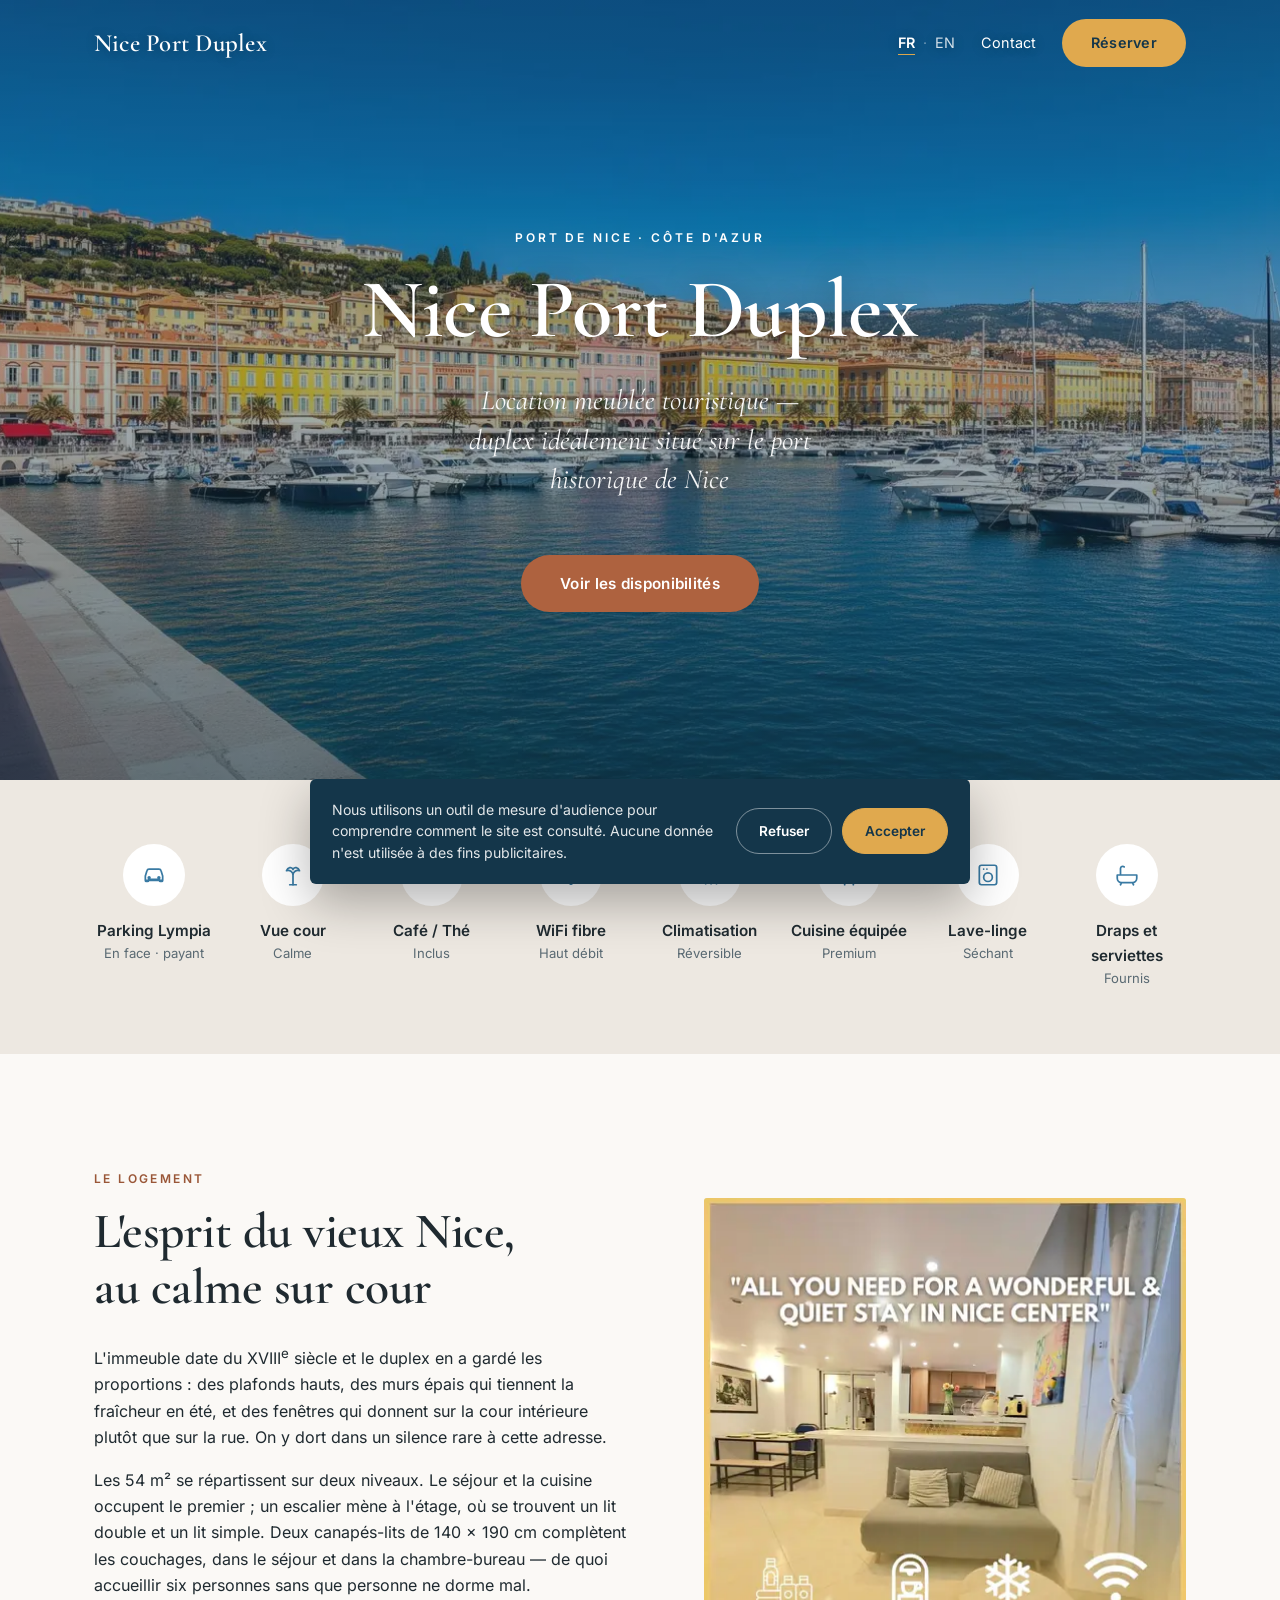
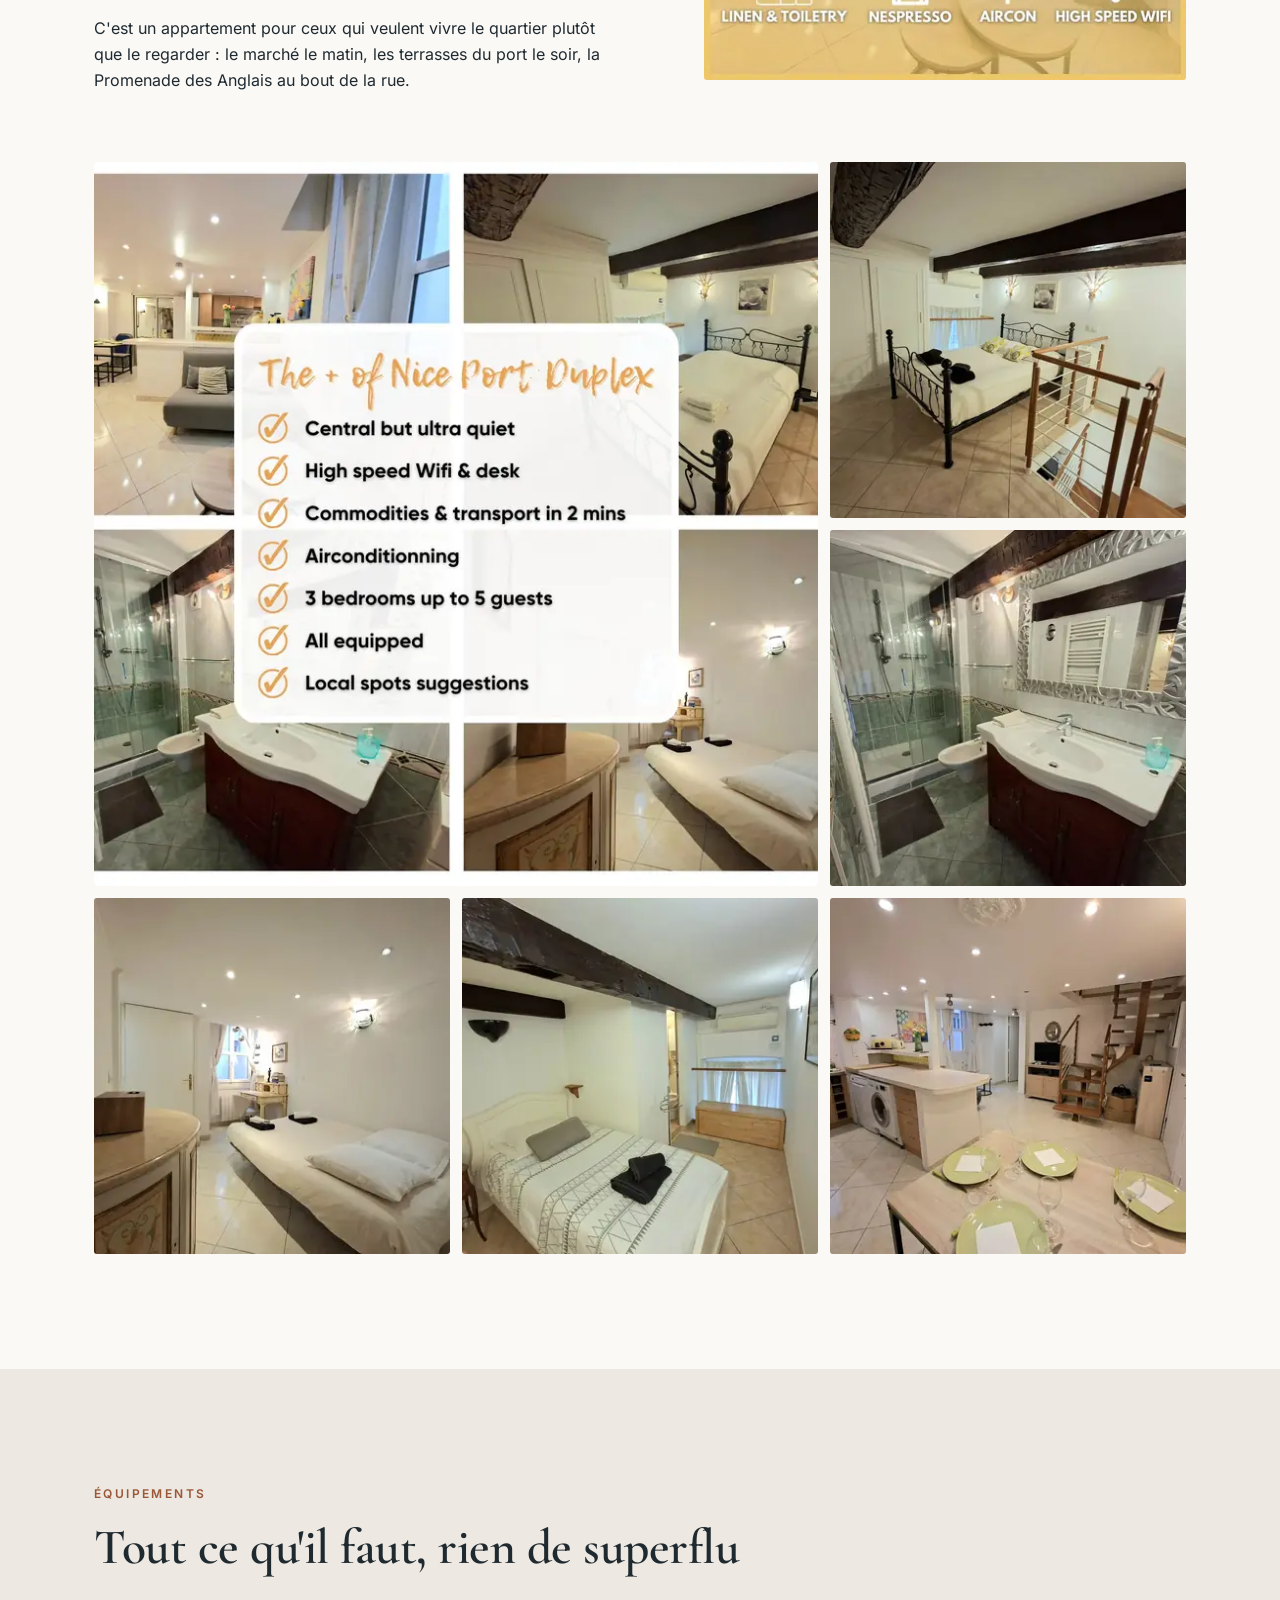
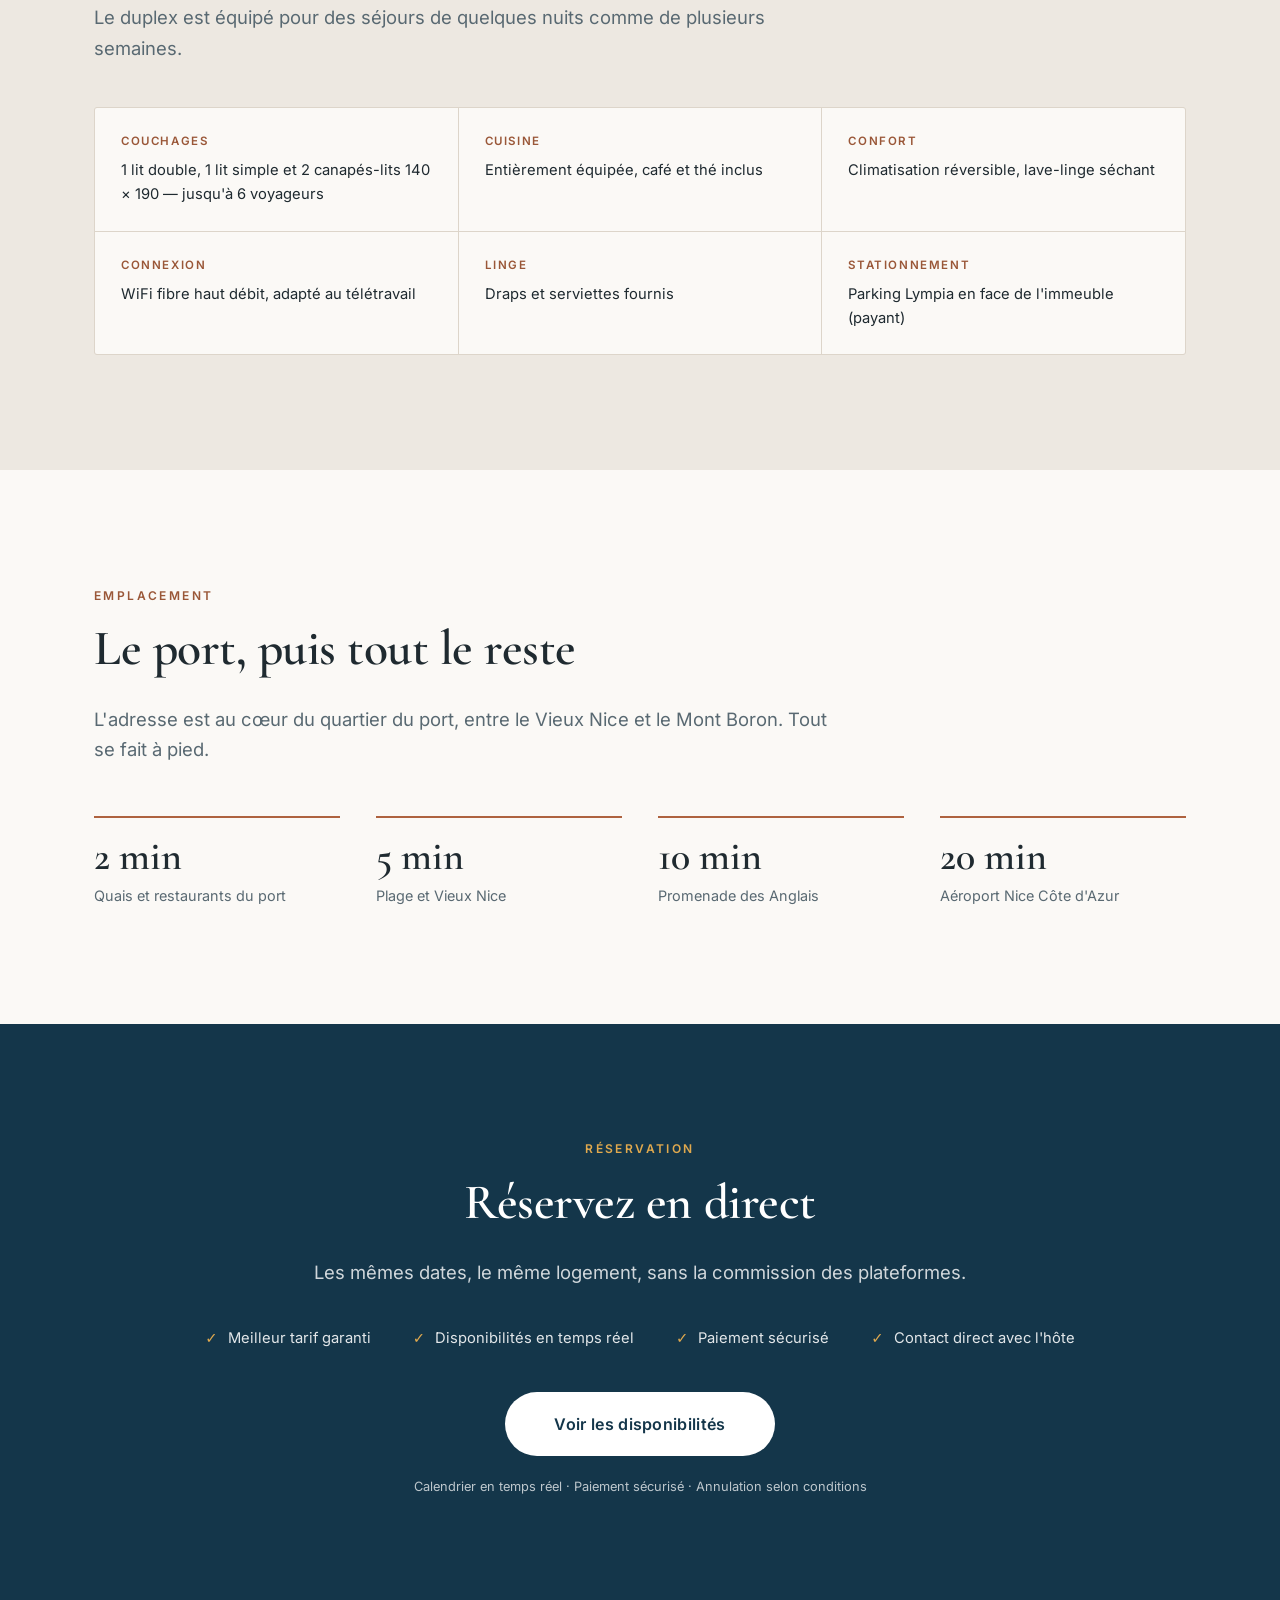
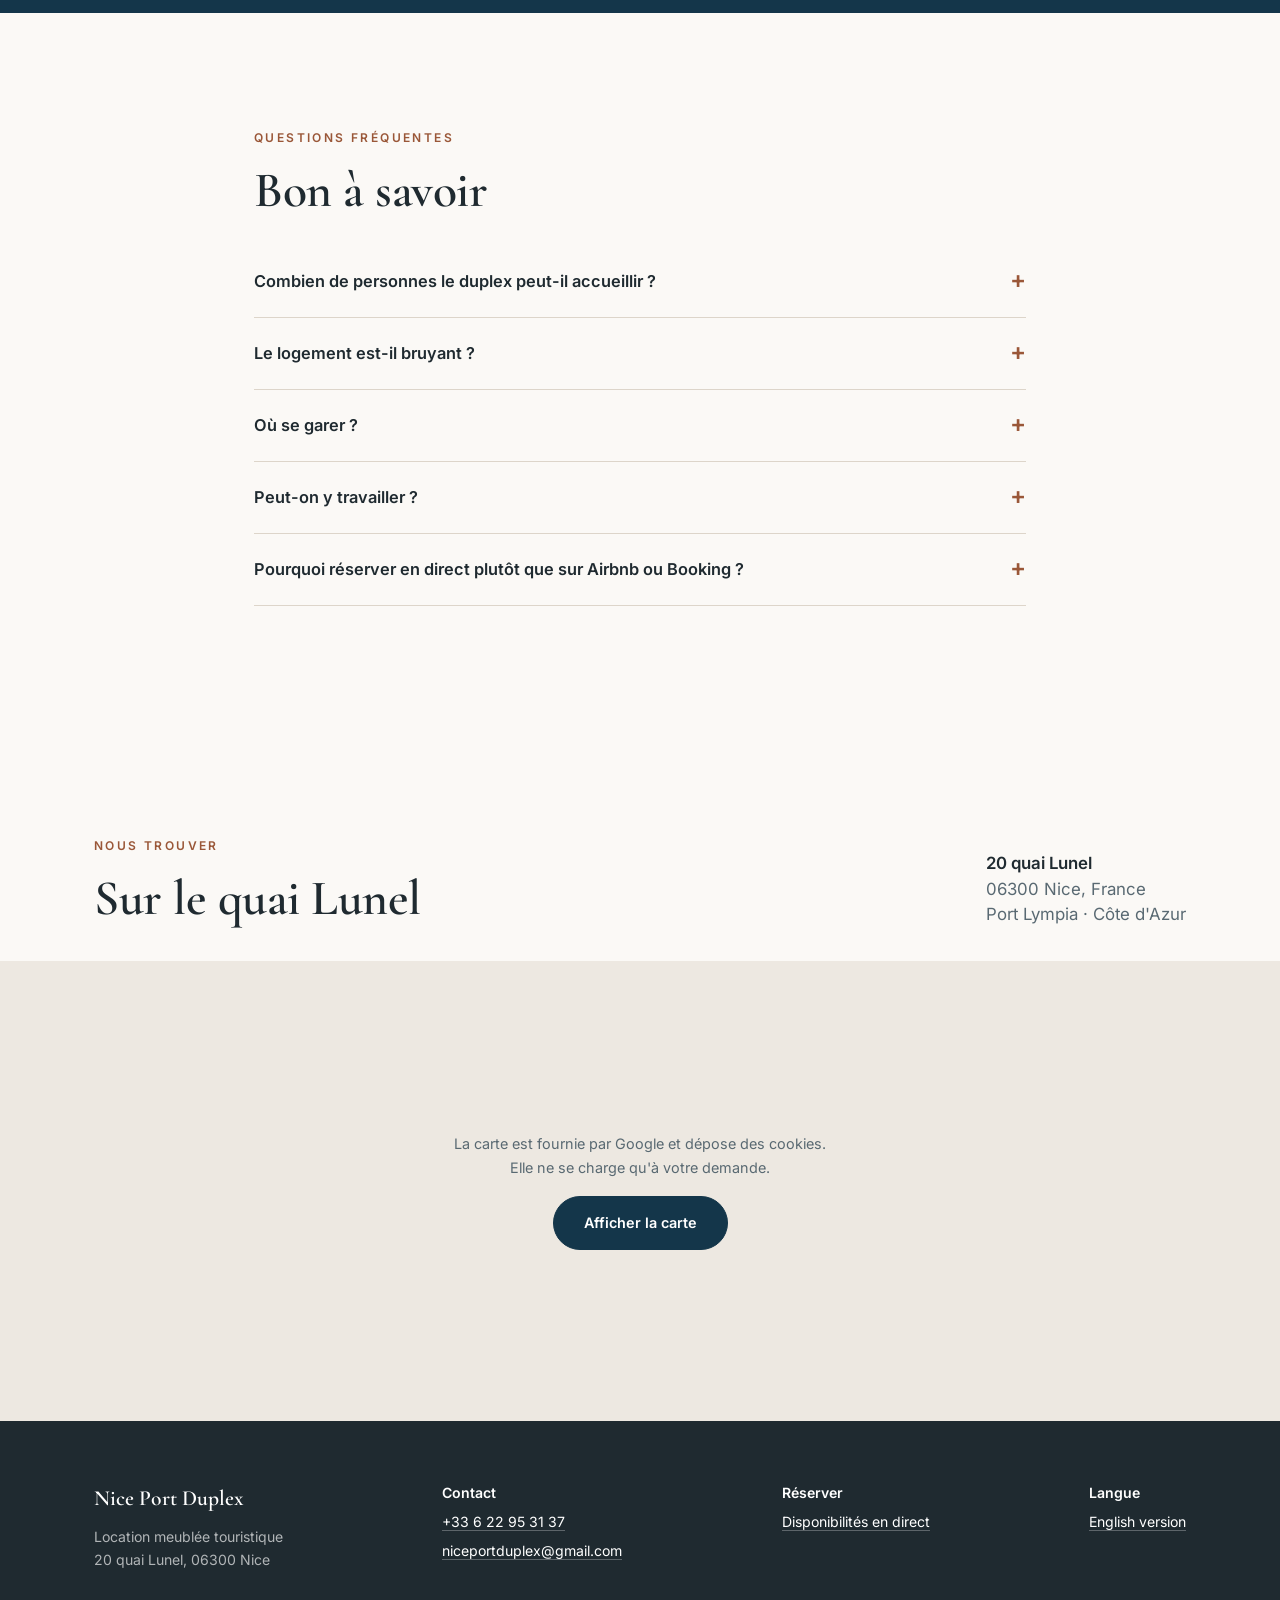
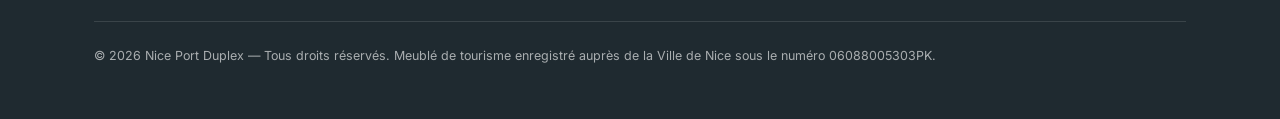
==== commit 748a3239: "Téléphone et coordonnées géographiques, alignés sur la fiche Google Le numéro de la fiche Google Bus" ====
--- a/index.html
+++ b/index.html
@@ -463,6 +463,7 @@
       </div>
       <div>
         <p><strong>Contact</strong></p>
+        <p><a href="tel:+33622953137">+33 6 22 95 31 37</a></p>
         <p><a href="mailto:niceportduplex@gmail.com">niceportduplex@gmail.com</a></p>
       </div>
       <div>
@@ -481,29 +482,63 @@
 <!-- ═══════════ DONNÉES STRUCTURÉES (Google) ═══════════ -->
 <script type="application/ld+json">
 {
-  "@context":"https://schema.org",
-  "@type":"Apartment",
-  "name":"Nice Port Duplex",
-  "description":"Duplex de charme de 54 m² sur deux niveaux dans un immeuble du XVIIIe siècle, sur le port historique de Nice. Six couchages, climatisation réversible, WiFi fibre, à cinq minutes de la plage et du Vieux Nice.",
-  "url":"https://niceportduplex.com/",
-  "image":"https://niceportduplex.com/images/opt/hero-1280.jpg",
-  "occupancy":{"@type":"QuantitativeValue","maxValue":6},
-  "floorSize":{"@type":"QuantitativeValue","value":54,"unitCode":"MTK"},
-  "address":{
-    "@type":"PostalAddress",
-    "streetAddress":"20 quai Lunel",
-    "addressLocality":"Nice",
-    "addressRegion":"Provence-Alpes-Côte d'Azur",
-    "postalCode":"06300",
-    "addressCountry":"FR"
+  "@context": "https://schema.org",
+  "@type": "Apartment",
+  "name": "Nice Port Duplex",
+  "description": "Duplex de charme de 54 m² sur deux niveaux dans un immeuble du XVIIIe siècle, sur le port historique de Nice. Six couchages, climatisation réversible, WiFi fibre, à cinq minutes de la plage et du Vieux Nice.",
+  "url": "https://niceportduplex.com/",
+  "telephone": "+33622953137",
+  "email": "niceportduplex@gmail.com",
+  "image": "https://niceportduplex.com/images/opt/hero-1280.jpg",
+  "occupancy": {
+    "@type": "QuantitativeValue",
+    "maxValue": 6
   },
-  "amenityFeature":[
-    {"@type":"LocationFeatureSpecification","name":"WiFi fibre","value":true},
-    {"@type":"LocationFeatureSpecification","name":"Climatisation réversible","value":true},
-    {"@type":"LocationFeatureSpecification","name":"Cuisine équipée","value":true},
-    {"@type":"LocationFeatureSpecification","name":"Lave-linge séchant","value":true},
-    {"@type":"LocationFeatureSpecification","name":"Draps et serviettes fournis","value":true}
-  ]
+  "floorSize": {
+    "@type": "QuantitativeValue",
+    "value": 54,
+    "unitCode": "MTK"
+  },
+  "address": {
+    "@type": "PostalAddress",
+    "streetAddress": "20 quai Lunel",
+    "addressLocality": "Nice",
+    "addressRegion": "Provence-Alpes-Côte d'Azur",
+    "postalCode": "06300",
+    "addressCountry": "FR"
+  },
+  "amenityFeature": [
+    {
+      "@type": "LocationFeatureSpecification",
+      "name": "WiFi fibre",
+      "value": true
+    },
+    {
+      "@type": "LocationFeatureSpecification",
+      "name": "Climatisation réversible",
+      "value": true
+    },
+    {
+      "@type": "LocationFeatureSpecification",
+      "name": "Cuisine équipée",
+      "value": true
+    },
+    {
+      "@type": "LocationFeatureSpecification",
+      "name": "Lave-linge séchant",
+      "value": true
+    },
+    {
+      "@type": "LocationFeatureSpecification",
+      "name": "Draps et serviettes fournis",
+      "value": true
+    }
+  ],
+  "geo": {
+    "@type": "GeoCoordinates",
+    "latitude": 43.6965,
+    "longitude": 7.284
+  }
 }
 </script>
 
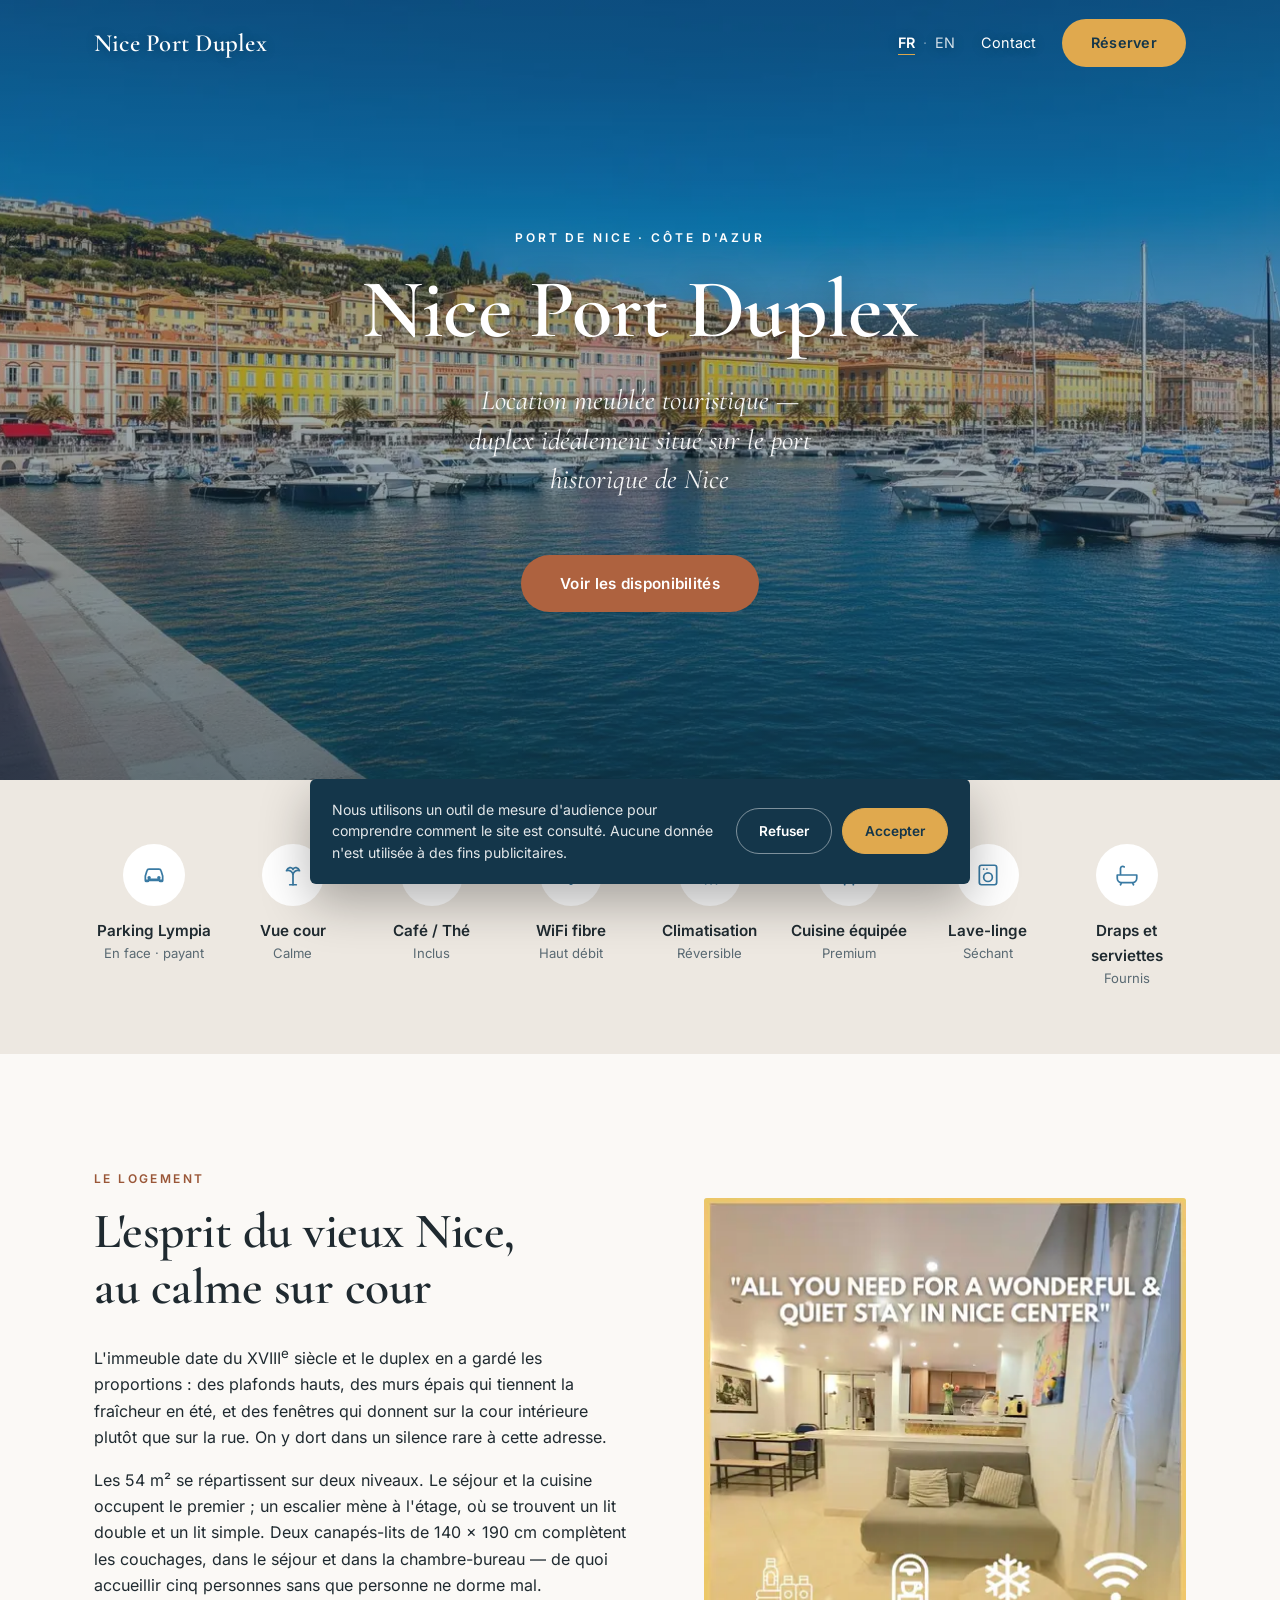
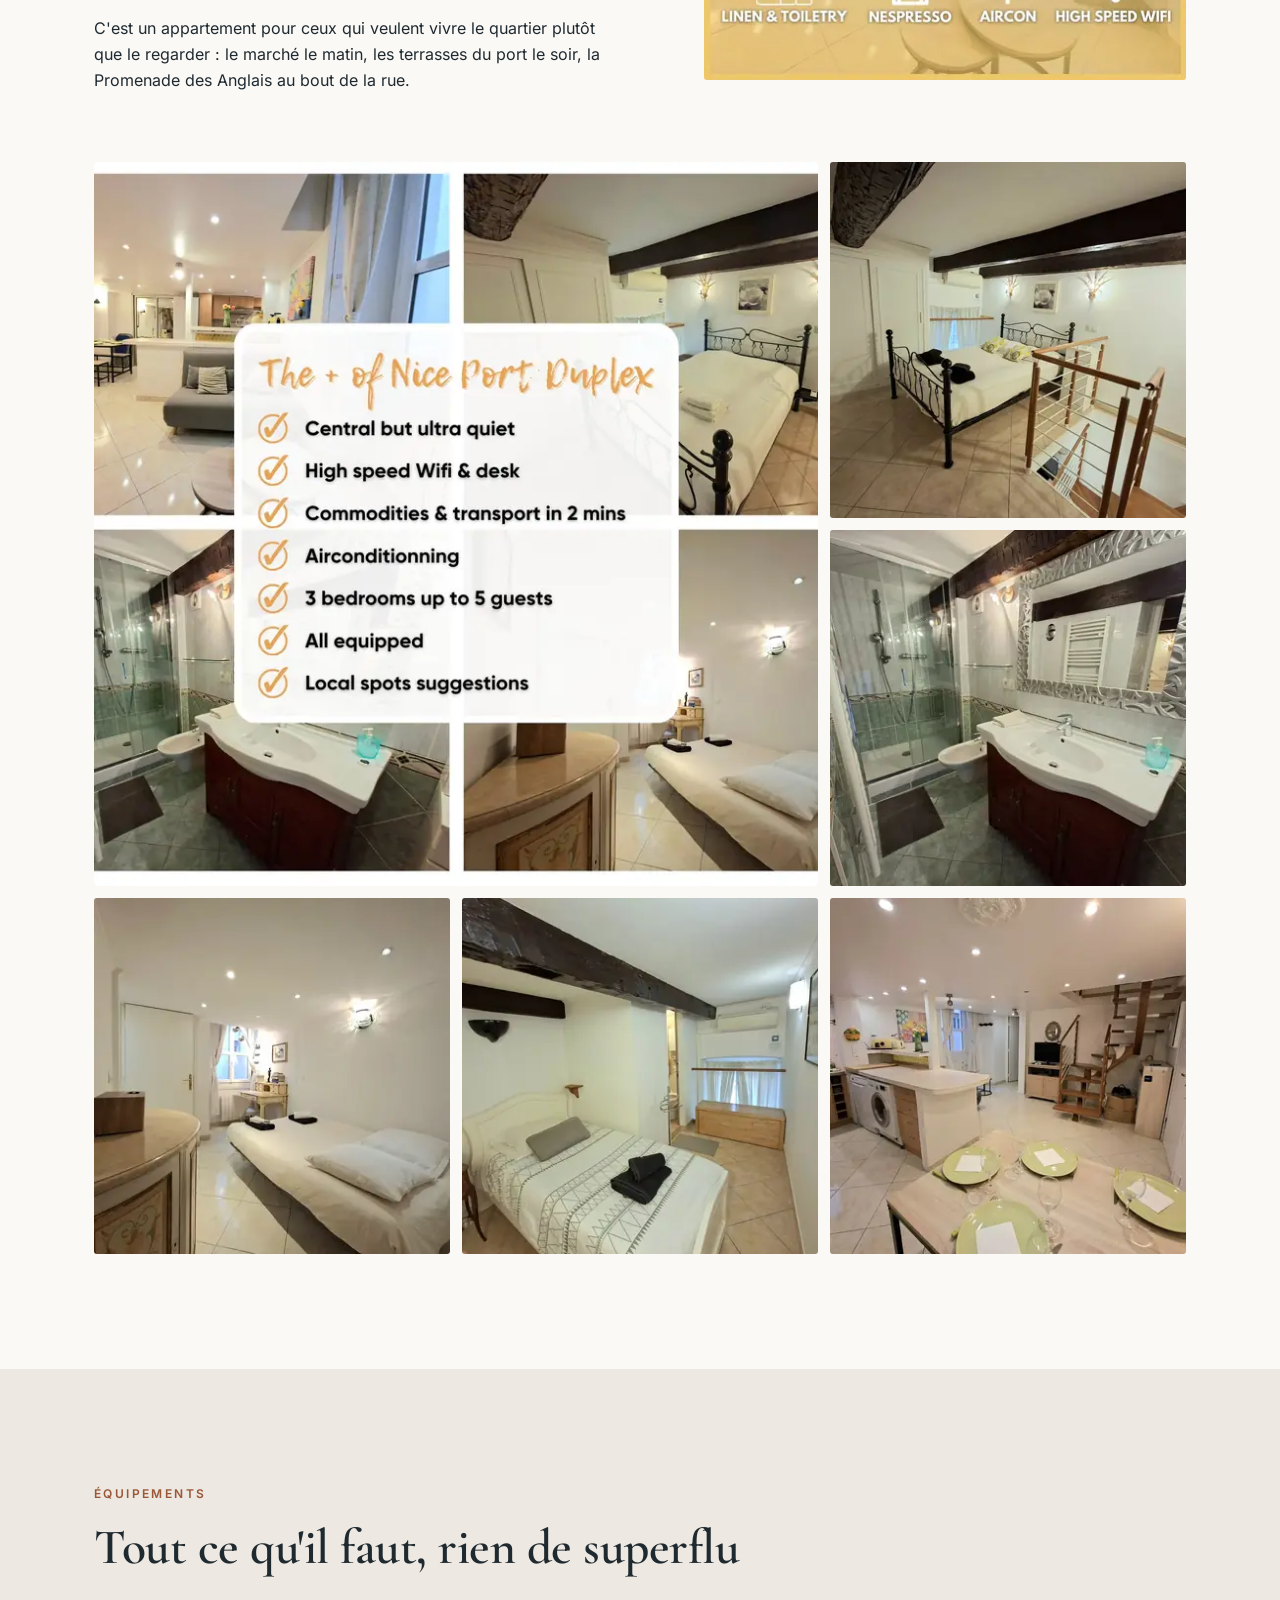
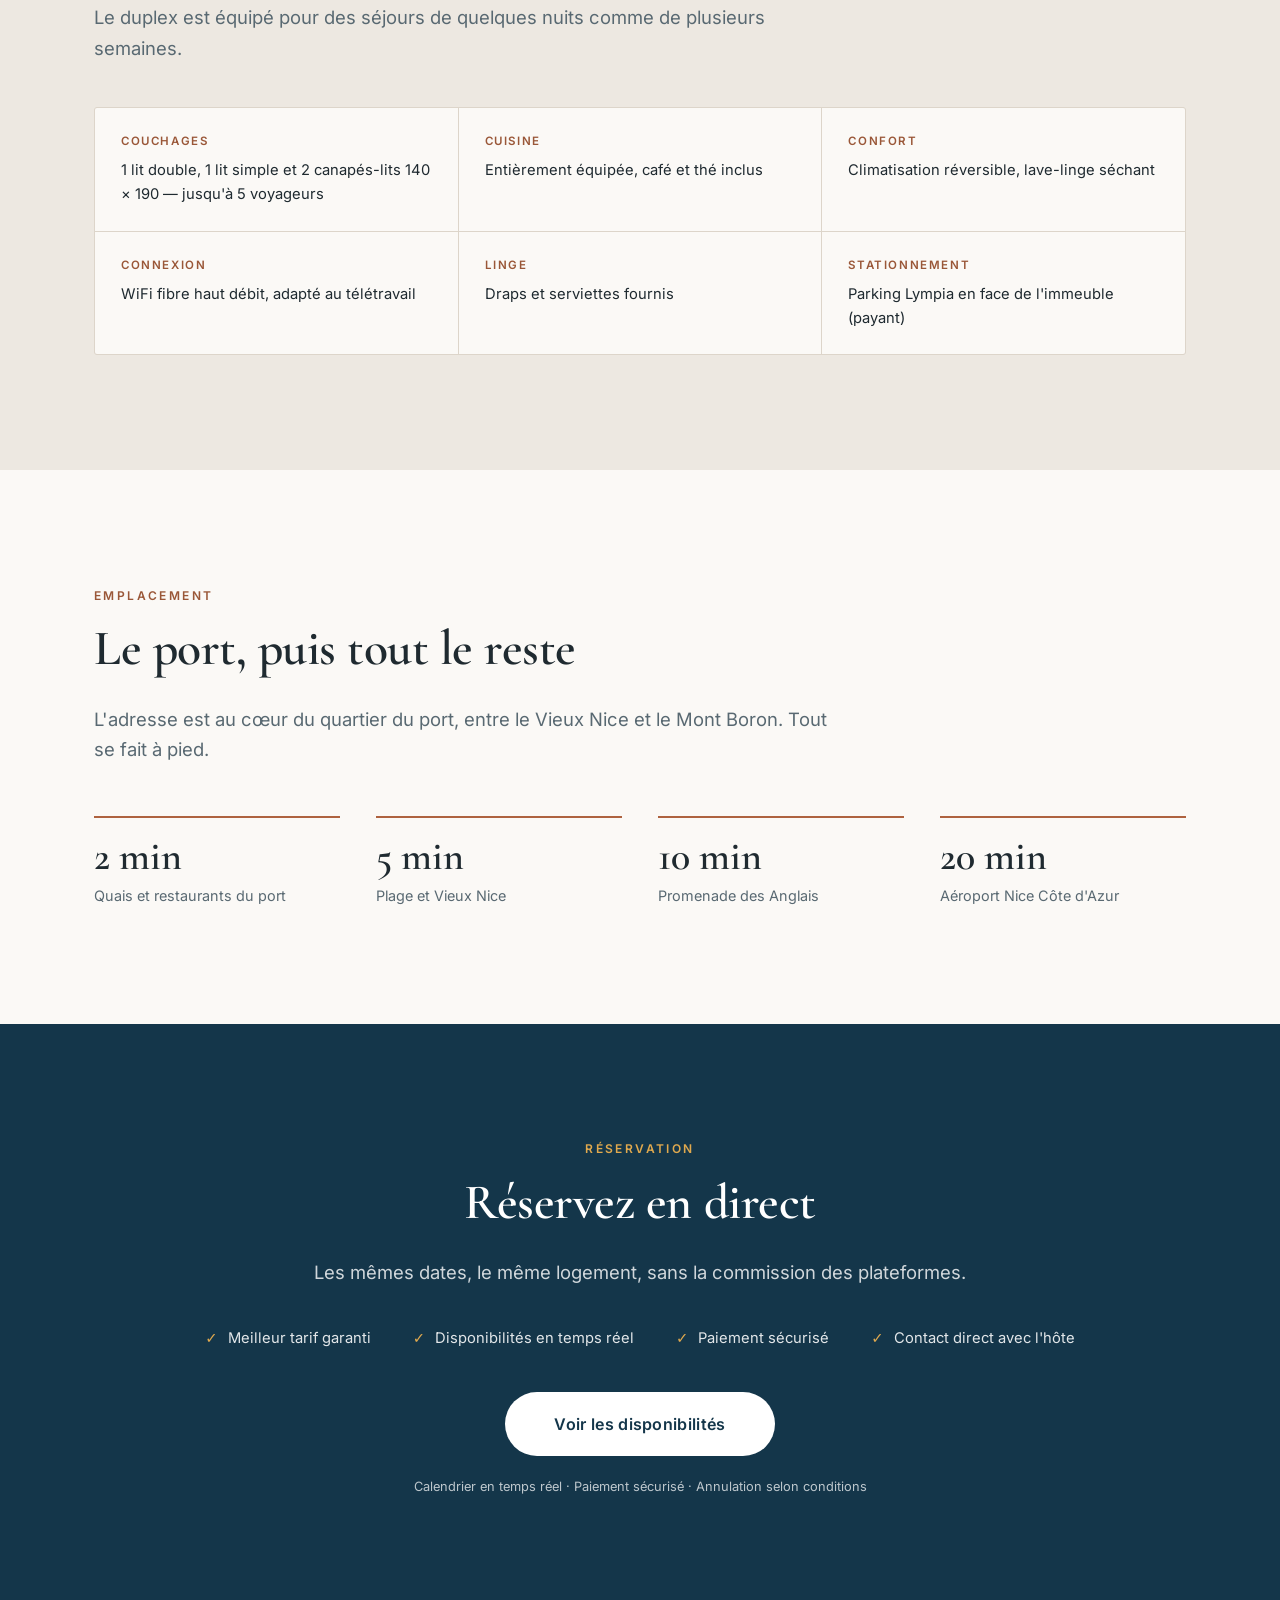
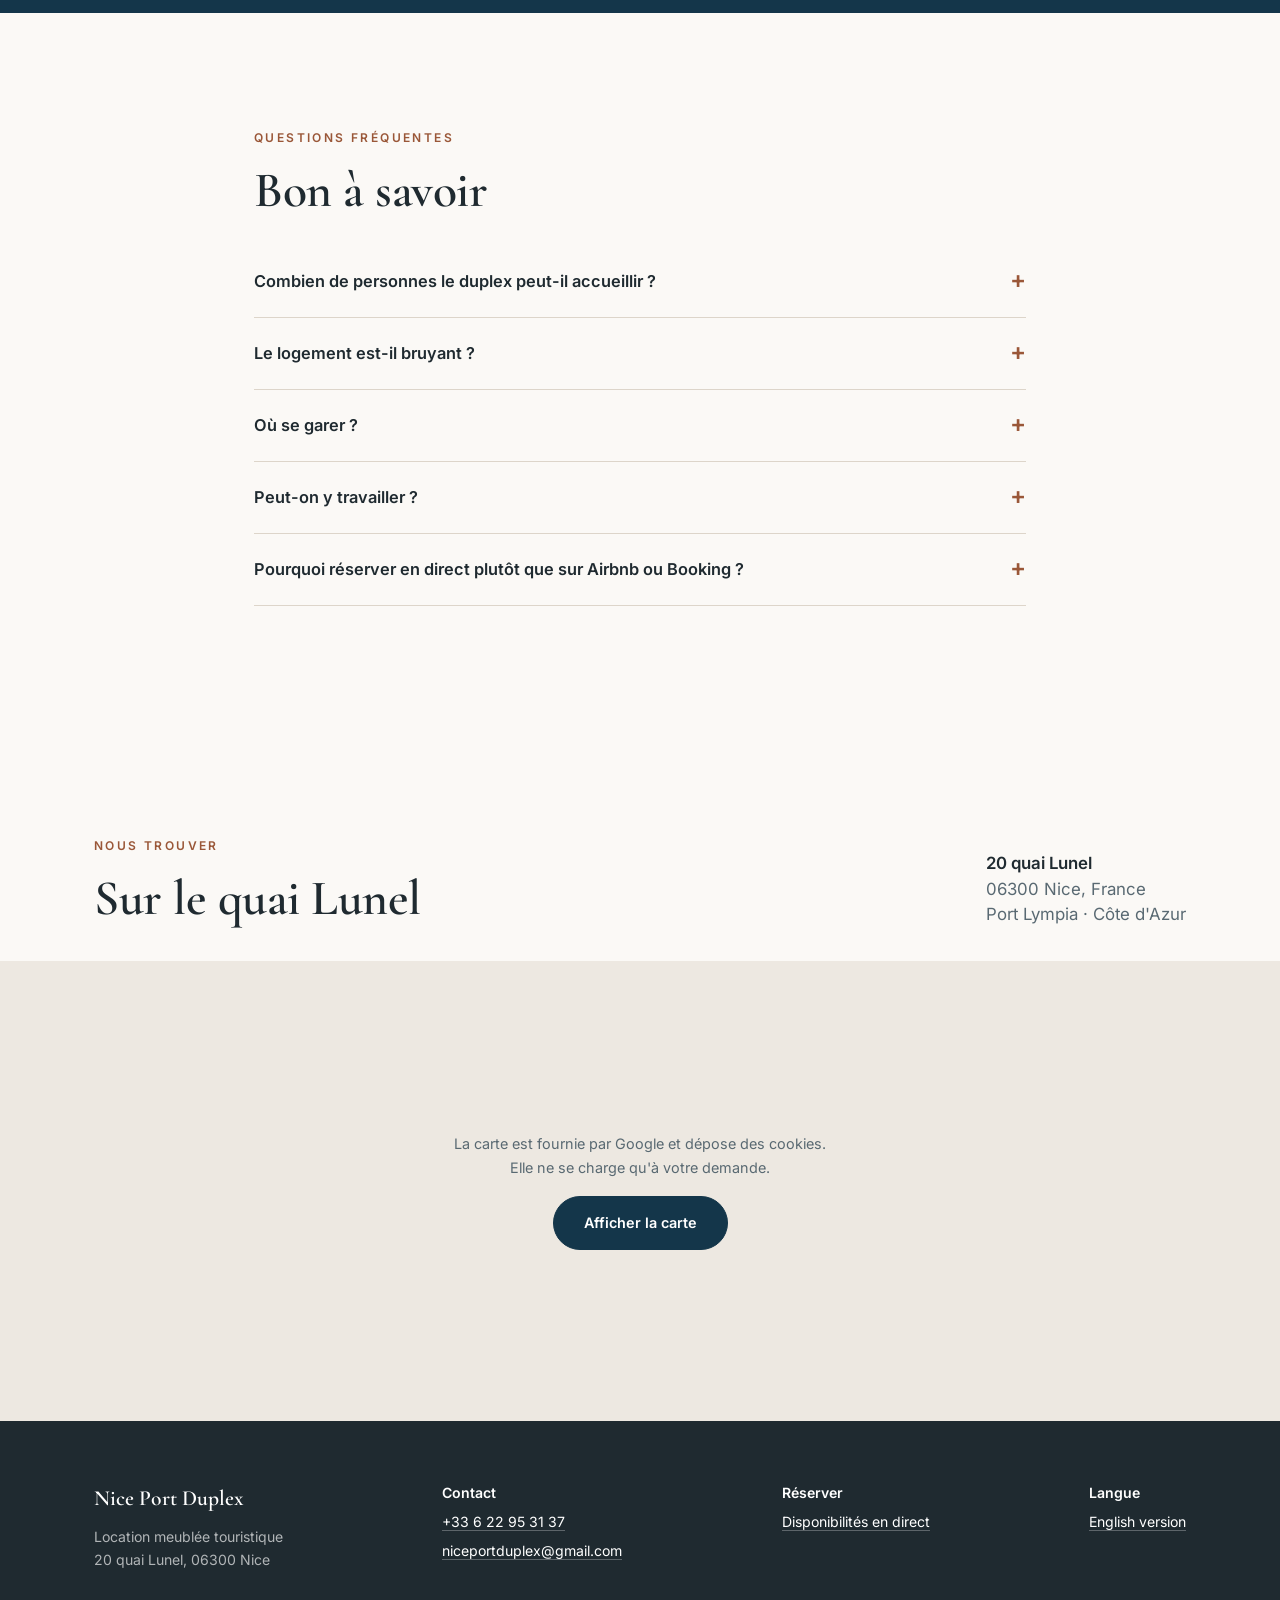
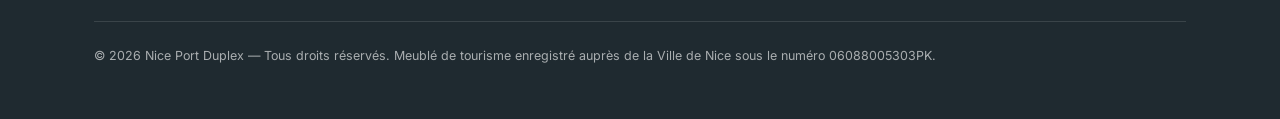
==== commit 2c6c887a: "Capacité ramenée à cinq voyageurs, partout Le texte annonçait six couchages alors que le montage inc" ====
--- a/index.html
+++ b/index.html
@@ -5,7 +5,7 @@
 <meta name="viewport" content="width=device-width, initial-scale=1">
 
 <title>Nice Port Duplex — Location meublée sur le Port de Nice</title>
-<meta name="description" content="Duplex de charme de 54 m² sur le Port de Nice, dans un immeuble du XVIIIe siècle. 6 couchages, climatisation, WiFi fibre, à 5 minutes de la plage et du Vieux Nice. Réservation en direct sans commission.">
+<meta name="description" content="Duplex de charme de 54 m² sur le Port de Nice, dans un immeuble du XVIIIe siècle. 5 couchages, climatisation, WiFi fibre, à 5 minutes de la plage et du Vieux Nice. Réservation en direct sans commission.">
 <link rel="canonical" href="https://niceportduplex.com/">
 <link rel="alternate" hreflang="fr" href="https://niceportduplex.com/">
 <link rel="alternate" hreflang="en" href="https://niceportduplex.com/en/">
@@ -19,7 +19,7 @@
 <meta property="og:site_name" content="Nice Port Duplex">
 <meta property="og:url" content="https://niceportduplex.com/">
 <meta property="og:title" content="Nice Port Duplex — Location meublée sur le Port de Nice">
-<meta property="og:description" content="Duplex de charme de 54 m² sur le Port de Nice. 6 couchages, climatisation, WiFi fibre. Réservation en direct.">
+<meta property="og:description" content="Duplex de charme de 54 m² sur le Port de Nice. 5 couchages, climatisation, WiFi fibre. Réservation en direct.">
 <meta property="og:image" content="https://niceportduplex.com/images/opt/hero-1280.jpg">
 <meta name="twitter:card" content="summary_large_image">
 
@@ -307,7 +307,7 @@
       <p class="eyebrow">Le logement</p>
       <h2>L'esprit du vieux Nice,<br>au calme sur cour</h2>
       <p>L'immeuble date du XVIII<sup>e</sup> siècle et le duplex en a gardé les proportions : des plafonds hauts, des murs épais qui tiennent la fraîcheur en été, et des fenêtres qui donnent sur la cour intérieure plutôt que sur la rue. On y dort dans un silence rare à cette adresse.</p>
-      <p>Les 54 m² se répartissent sur deux niveaux. Le séjour et la cuisine occupent le premier ; un escalier mène à l'étage, où se trouvent un lit double et un lit simple. Deux canapés-lits de 140 × 190 cm complètent les couchages, dans le séjour et dans la chambre-bureau — de quoi accueillir six personnes sans que personne ne dorme mal.</p>
+      <p>Les 54 m² se répartissent sur deux niveaux. Le séjour et la cuisine occupent le premier ; un escalier mène à l'étage, où se trouvent un lit double et un lit simple. Deux canapés-lits de 140 × 190 cm complètent les couchages, dans le séjour et dans la chambre-bureau — de quoi accueillir cinq personnes sans que personne ne dorme mal.</p>
       <p>C'est un appartement pour ceux qui veulent vivre le quartier plutôt que le regarder : le marché le matin, les terrasses du port le soir, la Promenade des Anglais au bout de la rue.</p>
     </div>
     <div class="frame">
@@ -334,7 +334,7 @@
     <h2>Tout ce qu'il faut, rien de superflu</h2>
     <p class="lead">Le duplex est équipé pour des séjours de quelques nuits comme de plusieurs semaines.</p>
     <ul class="amenities">
-      <li><strong>Couchages</strong>1 lit double, 1 lit simple et 2 canapés-lits 140 × 190 — jusqu'à 6 voyageurs</li>
+      <li><strong>Couchages</strong>1 lit double, 1 lit simple et 2 canapés-lits 140 × 190 — jusqu'à 5 voyageurs</li>
       <li><strong>Cuisine</strong>Entièrement équipée, café et thé inclus</li>
       <li><strong>Confort</strong>Climatisation réversible, lave-linge séchant</li>
       <li><strong>Connexion</strong>WiFi fibre haut débit, adapté au télétravail</li>
@@ -393,7 +393,7 @@
 
     <details>
       <summary>Combien de personnes le duplex peut-il accueillir ?</summary>
-      <p>Jusqu'à six voyageurs. L'étage dispose d'un lit double et d'un lit simple, et deux canapés-lits de 140 × 190 cm se trouvent dans le séjour et dans la chambre-bureau.</p>
+      <p>Jusqu'à cinq voyageurs. L'étage dispose d'un lit double et d'un lit simple, et deux canapés-lits de 140 × 190 cm se trouvent dans le séjour et dans la chambre-bureau.</p>
     </details>
 
     <details>
@@ -485,14 +485,14 @@
   "@context": "https://schema.org",
   "@type": "Apartment",
   "name": "Nice Port Duplex",
-  "description": "Duplex de charme de 54 m² sur deux niveaux dans un immeuble du XVIIIe siècle, sur le port historique de Nice. Six couchages, climatisation réversible, WiFi fibre, à cinq minutes de la plage et du Vieux Nice.",
+  "description": "Duplex de charme de 54 m² sur deux niveaux dans un immeuble du XVIIIe siècle, sur le port historique de Nice. Cinq couchages, climatisation réversible, WiFi fibre, à cinq minutes de la plage et du Vieux Nice.",
   "url": "https://niceportduplex.com/",
   "telephone": "+33622953137",
   "email": "niceportduplex@gmail.com",
   "image": "https://niceportduplex.com/images/opt/hero-1280.jpg",
   "occupancy": {
     "@type": "QuantitativeValue",
-    "maxValue": 6
+    "maxValue": 5
   },
   "floorSize": {
     "@type": "QuantitativeValue",
@@ -552,7 +552,7 @@
       "name": "Combien de personnes le duplex peut-il accueillir ?",
       "acceptedAnswer": {
         "@type": "Answer",
-        "text": "Jusqu'à six voyageurs. L'étage dispose d'un lit double et d'un lit simple, et deux canapés-lits de 140 × 190 cm se trouvent dans le séjour et dans la chambre-bureau."
+        "text": "Jusqu'à cinq voyageurs. L'étage dispose d'un lit double et d'un lit simple, et deux canapés-lits de 140 × 190 cm se trouvent dans le séjour et dans la chambre-bureau."
       }
     },
     {
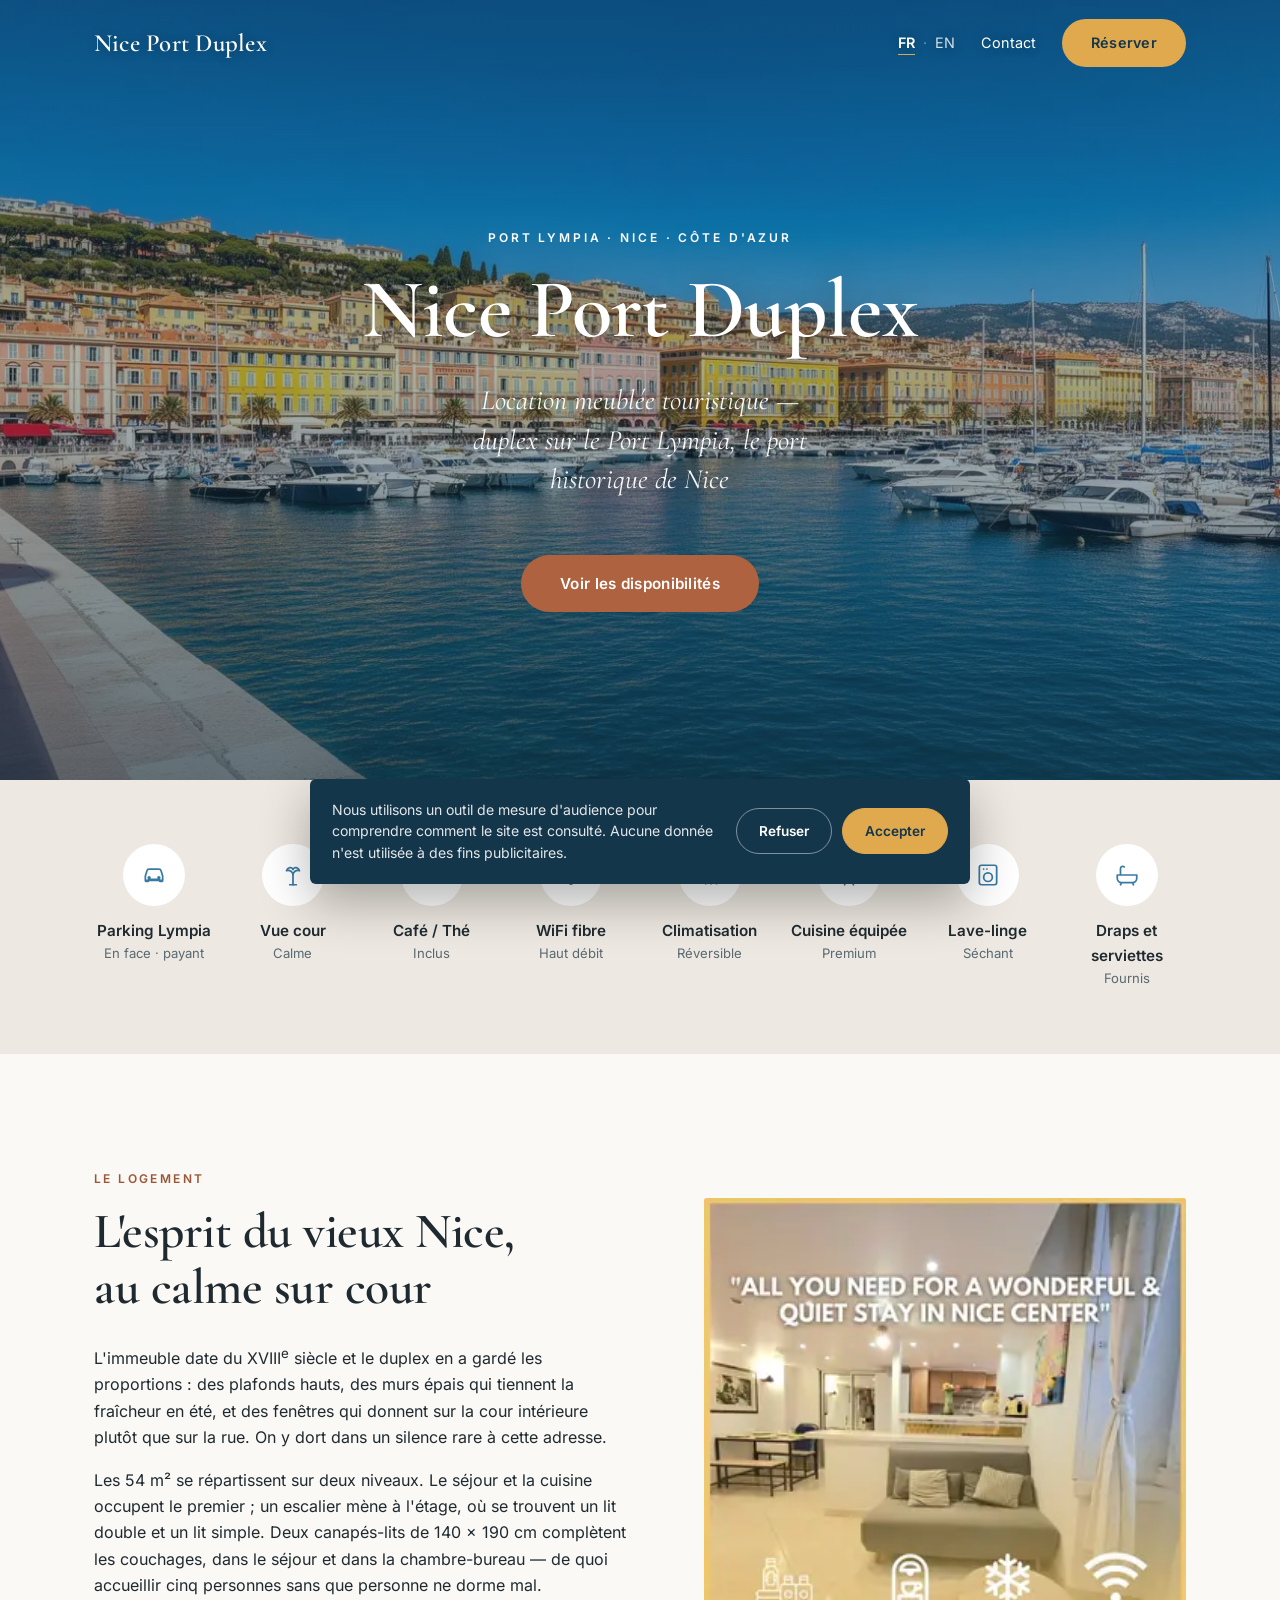
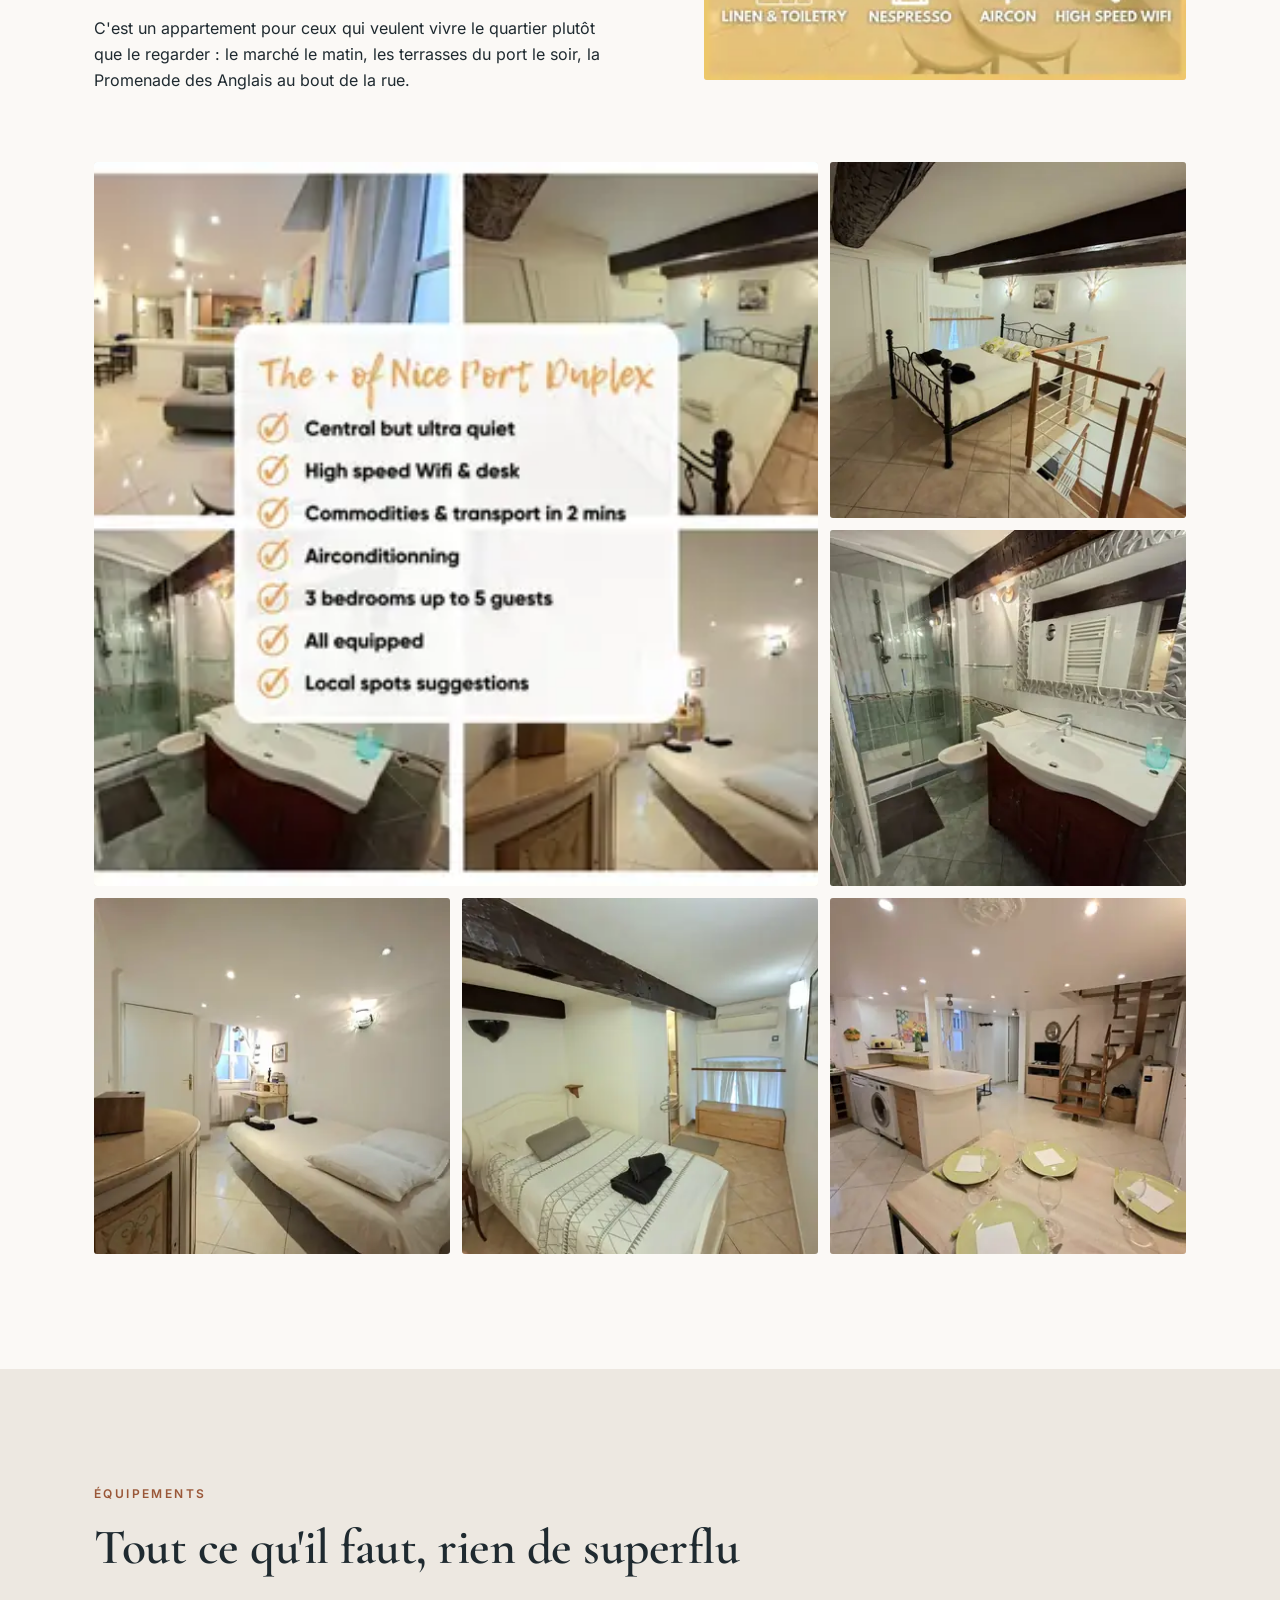
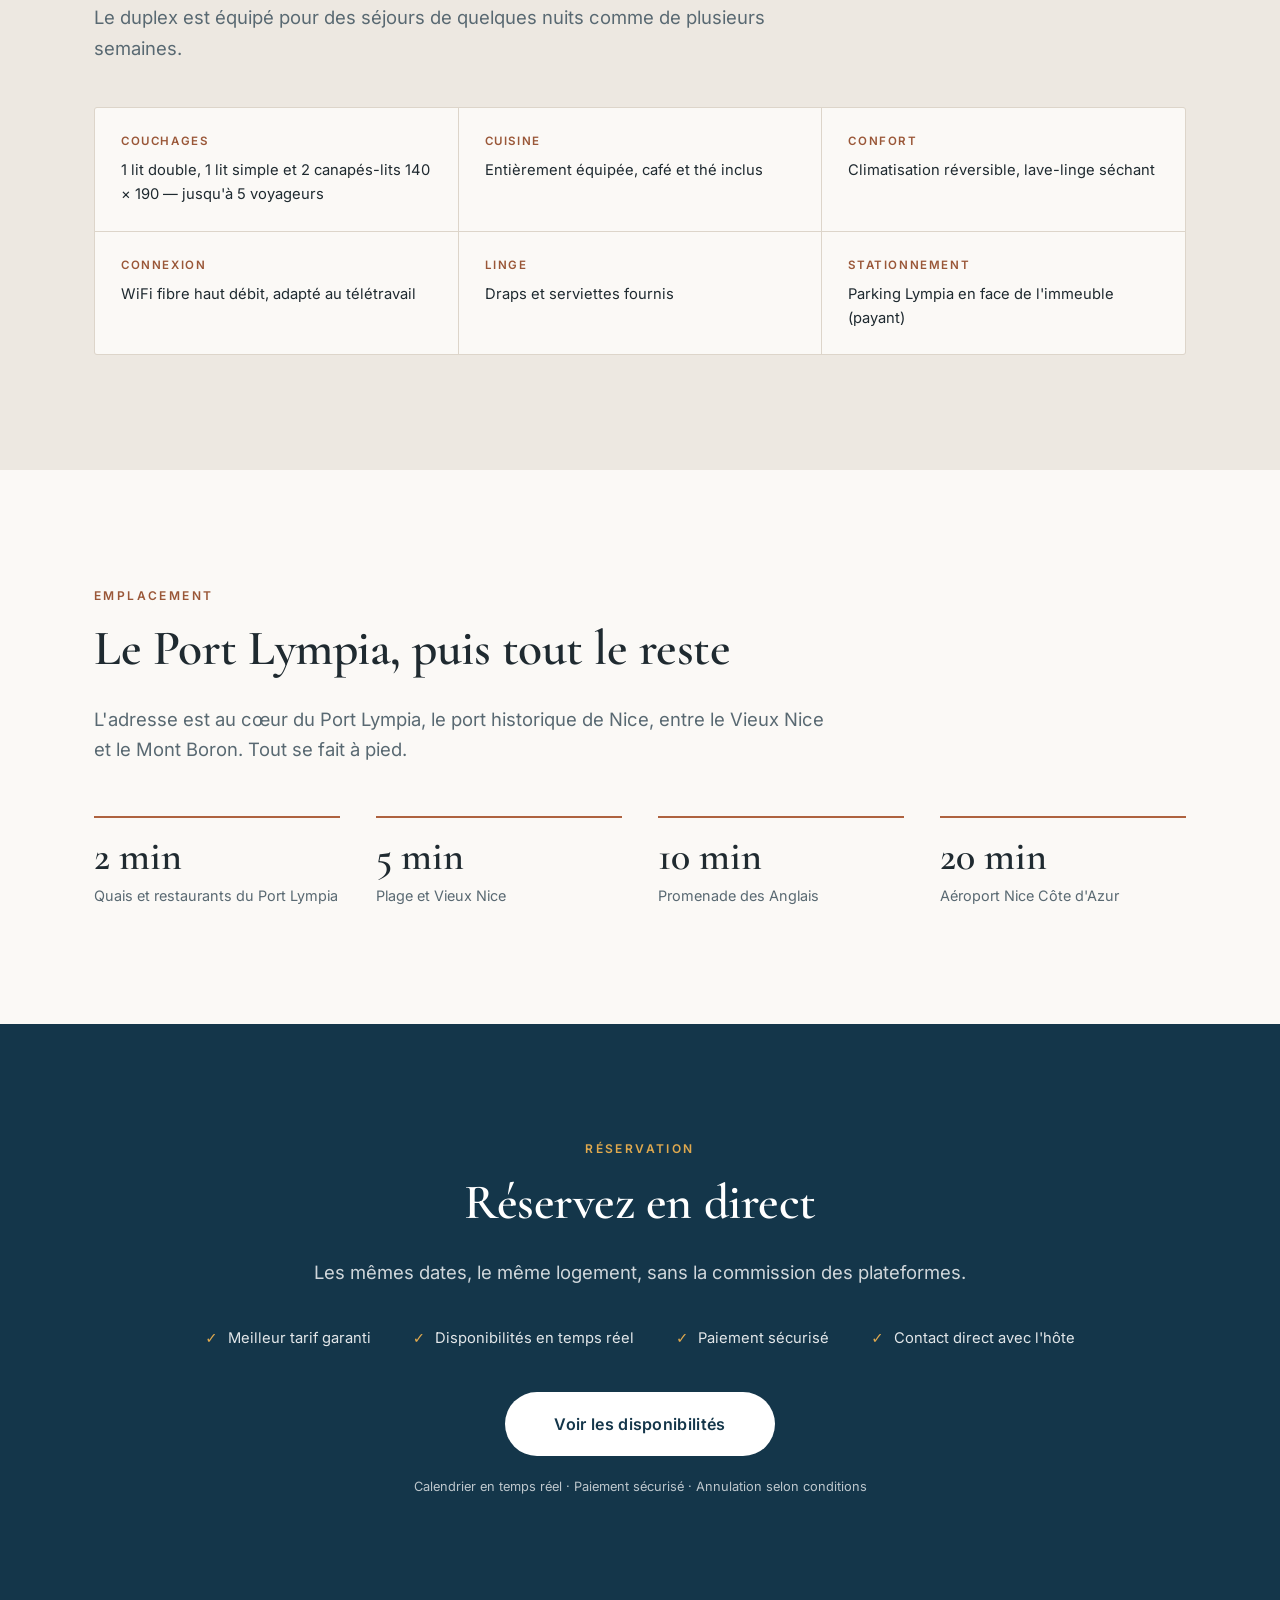
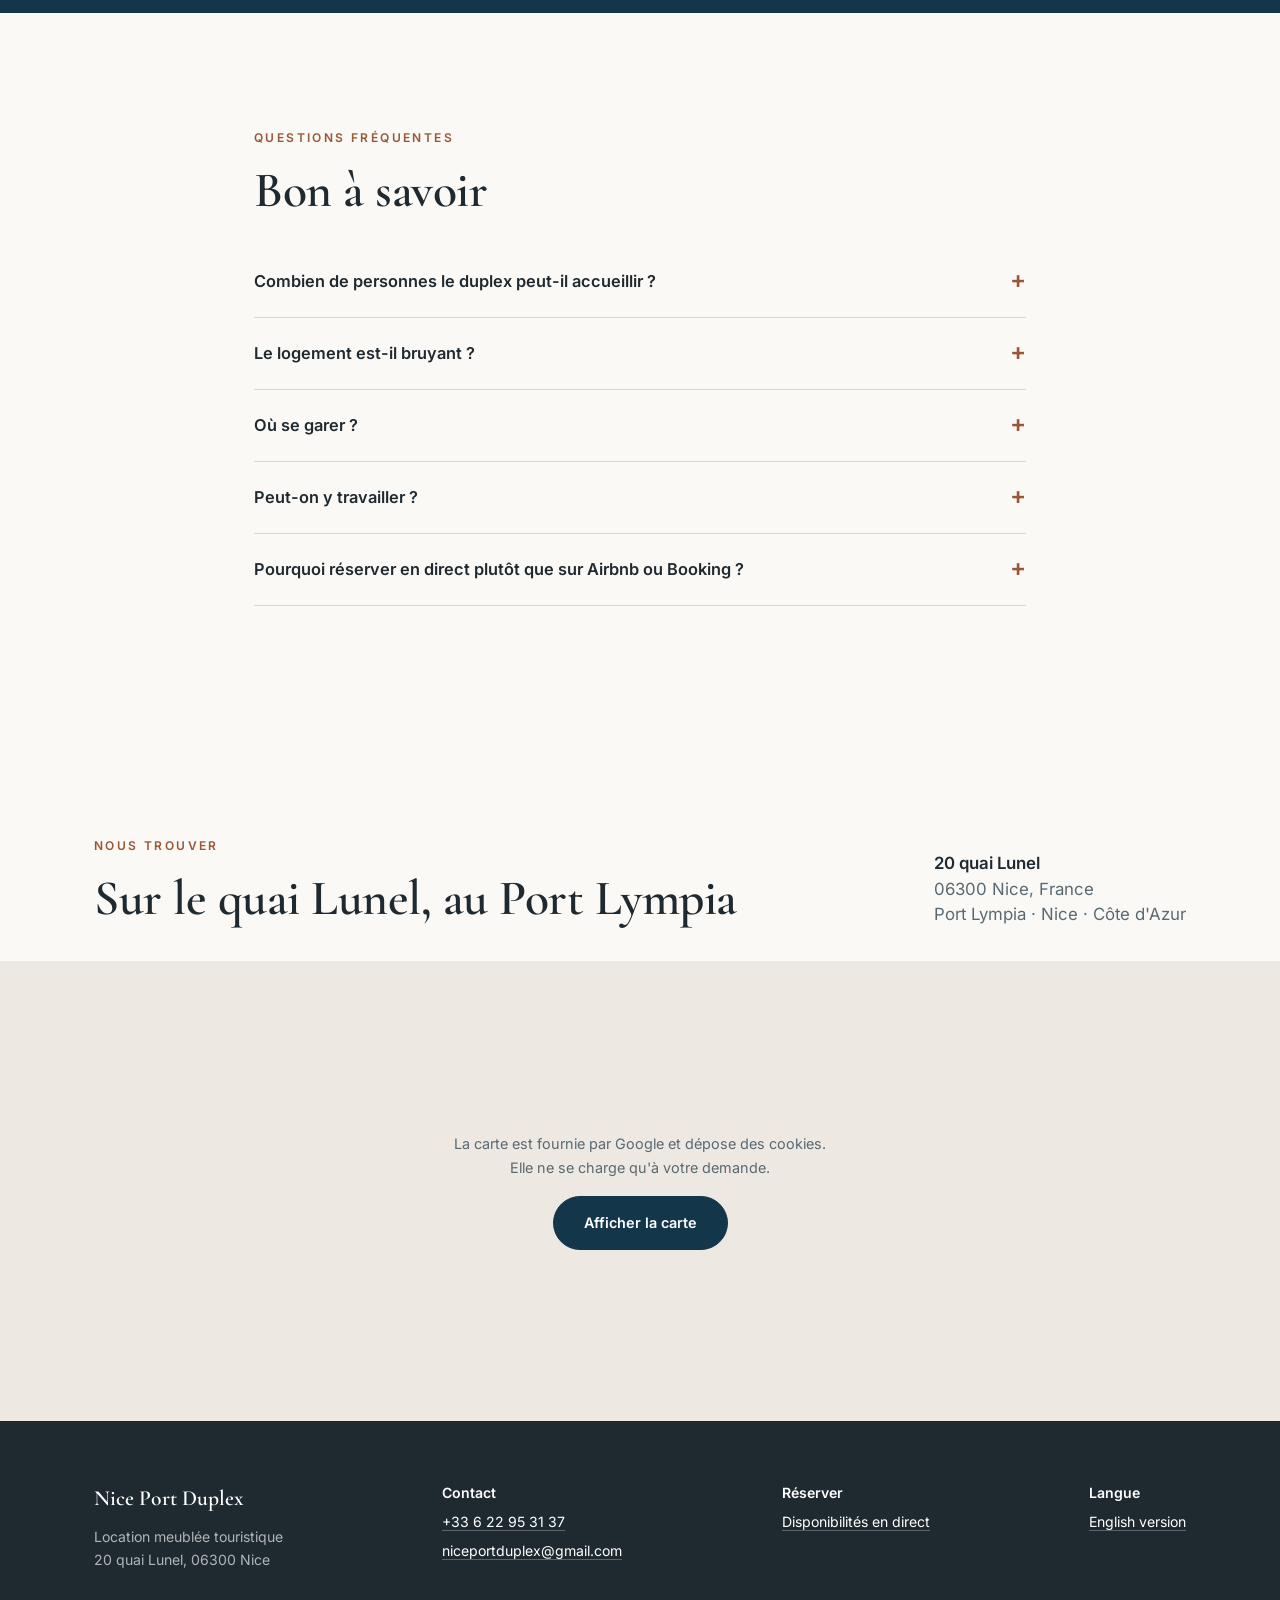
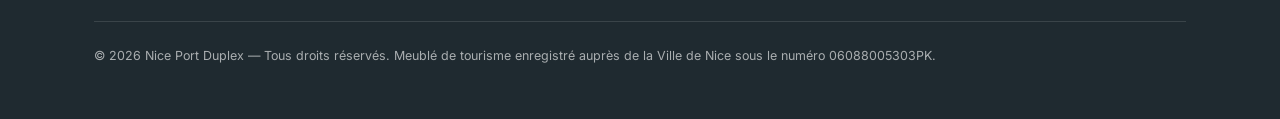
==== commit 80685619: "Le terme Port Lympia intégré aux pages Le nom officiel du port n'apparaissait nulle part sur le site" ====
--- a/index.html
+++ b/index.html
@@ -4,8 +4,8 @@
 <meta charset="utf-8">
 <meta name="viewport" content="width=device-width, initial-scale=1">
 
-<title>Nice Port Duplex — Location meublée sur le Port de Nice</title>
-<meta name="description" content="Duplex de charme de 54 m² sur le Port de Nice, dans un immeuble du XVIIIe siècle. 5 couchages, climatisation, WiFi fibre, à 5 minutes de la plage et du Vieux Nice. Réservation en direct sans commission.">
+<title>Nice Port Duplex — Location meublée au Port Lympia, Nice</title>
+<meta name="description" content="Duplex de 54 m² au Port Lympia, quai Lunel à Nice. 5 couchages, climatisation, WiFi fibre, à 5 min du Vieux Nice et de la plage. Réservation en direct, sans commission.">
 <link rel="canonical" href="https://niceportduplex.com/">
 <link rel="alternate" hreflang="fr" href="https://niceportduplex.com/">
 <link rel="alternate" hreflang="en" href="https://niceportduplex.com/en/">
@@ -18,8 +18,8 @@
 <meta property="og:locale:alternate" content="en_GB">
 <meta property="og:site_name" content="Nice Port Duplex">
 <meta property="og:url" content="https://niceportduplex.com/">
-<meta property="og:title" content="Nice Port Duplex — Location meublée sur le Port de Nice">
-<meta property="og:description" content="Duplex de charme de 54 m² sur le Port de Nice. 5 couchages, climatisation, WiFi fibre. Réservation en direct.">
+<meta property="og:title" content="Nice Port Duplex — Location meublée au Port Lympia, Nice">
+<meta property="og:description" content="Duplex de 54 m² au Port Lympia, quai Lunel à Nice. 5 couchages, climatisation, WiFi fibre. Réservation en direct.">
 <meta property="og:image" content="https://niceportduplex.com/images/opt/hero-1280.jpg">
 <meta name="twitter:card" content="summary_large_image">
 
@@ -279,9 +279,9 @@
 <div class="hero">
   <div class="hero-img"><picture><source type="image/webp" srcset="images/opt/hero-520.webp 520w, images/opt/hero-640.webp 640w, images/opt/hero-760.webp 760w, images/opt/hero-900.webp 900w, images/opt/hero-1100.webp 1100w, images/opt/hero-1400.webp 1400w, images/opt/hero-1920.webp 1920w" sizes="100vw"><img src="images/opt/hero-760.jpg" alt="Le port historique de Nice et ses façades colorées" width="1920" height="1088" fetchpriority="high"></picture></div>
   <div class="wrap">
-    <p class="eyebrow">Port de Nice · Côte d'Azur</p>
+    <p class="eyebrow">Port Lympia · Nice · Côte d'Azur</p>
     <h1>Nice Port Duplex</h1>
-    <p class="tagline">Location meublée touristique — duplex idéalement situé sur le port historique de Nice</p>
+    <p class="tagline">Location meublée touristique — duplex sur le Port Lympia, le port historique de Nice</p>
     <a href="/reserver/" class="btn btn-primary">Voir les disponibilités</a>
   </div>
 </div>
@@ -348,10 +348,10 @@
 <section id="emplacement">
   <div class="wrap">
     <p class="eyebrow">Emplacement</p>
-    <h2>Le port, puis tout le reste</h2>
-    <p class="lead">L'adresse est au cœur du quartier du port, entre le Vieux Nice et le Mont Boron. Tout se fait à pied.</p>
+    <h2>Le Port Lympia, puis tout le reste</h2>
+    <p class="lead">L'adresse est au cœur du Port Lympia, le port historique de Nice, entre le Vieux Nice et le Mont Boron. Tout se fait à pied.</p>
     <div class="distances">
-      <div><b>2 min</b><span>Quais et restaurants du port</span></div>
+      <div><b>2 min</b><span>Quais et restaurants du Port Lympia</span></div>
       <div><b>5 min</b><span>Plage et Vieux Nice</span></div>
       <div><b>10 min</b><span>Promenade des Anglais</span></div>
       <div><b>20 min</b><span>Aéroport Nice Côte d'Azur</span></div>
@@ -423,12 +423,12 @@
   <div class="wrap map-head">
     <div>
       <p class="eyebrow">Nous trouver</p>
-      <h2 style="margin-bottom:0">Sur le quai Lunel</h2>
+      <h2 style="margin-bottom:0">Sur le quai Lunel, au Port Lympia</h2>
     </div>
     <address>
       <b>20 quai Lunel</b>
       06300 Nice, France<br>
-      Port Lympia · Côte d'Azur
+      Port Lympia · Nice · Côte d'Azur
     </address>
   </div>
   <div class="map-frame">
@@ -485,7 +485,7 @@
   "@context": "https://schema.org",
   "@type": "Apartment",
   "name": "Nice Port Duplex",
-  "description": "Duplex de charme de 54 m² sur deux niveaux dans un immeuble du XVIIIe siècle, sur le port historique de Nice. Cinq couchages, climatisation réversible, WiFi fibre, à cinq minutes de la plage et du Vieux Nice.",
+  "description": "Duplex de charme de 54 m² sur deux niveaux dans un immeuble du XVIIIe siècle, quai Lunel, au Port Lympia — le port historique de Nice. Cinq couchages, climatisation réversible, WiFi fibre, à cinq minutes de la plage et du Vieux Nice.",
   "url": "https://niceportduplex.com/",
   "telephone": "+33622953137",
   "email": "niceportduplex@gmail.com",
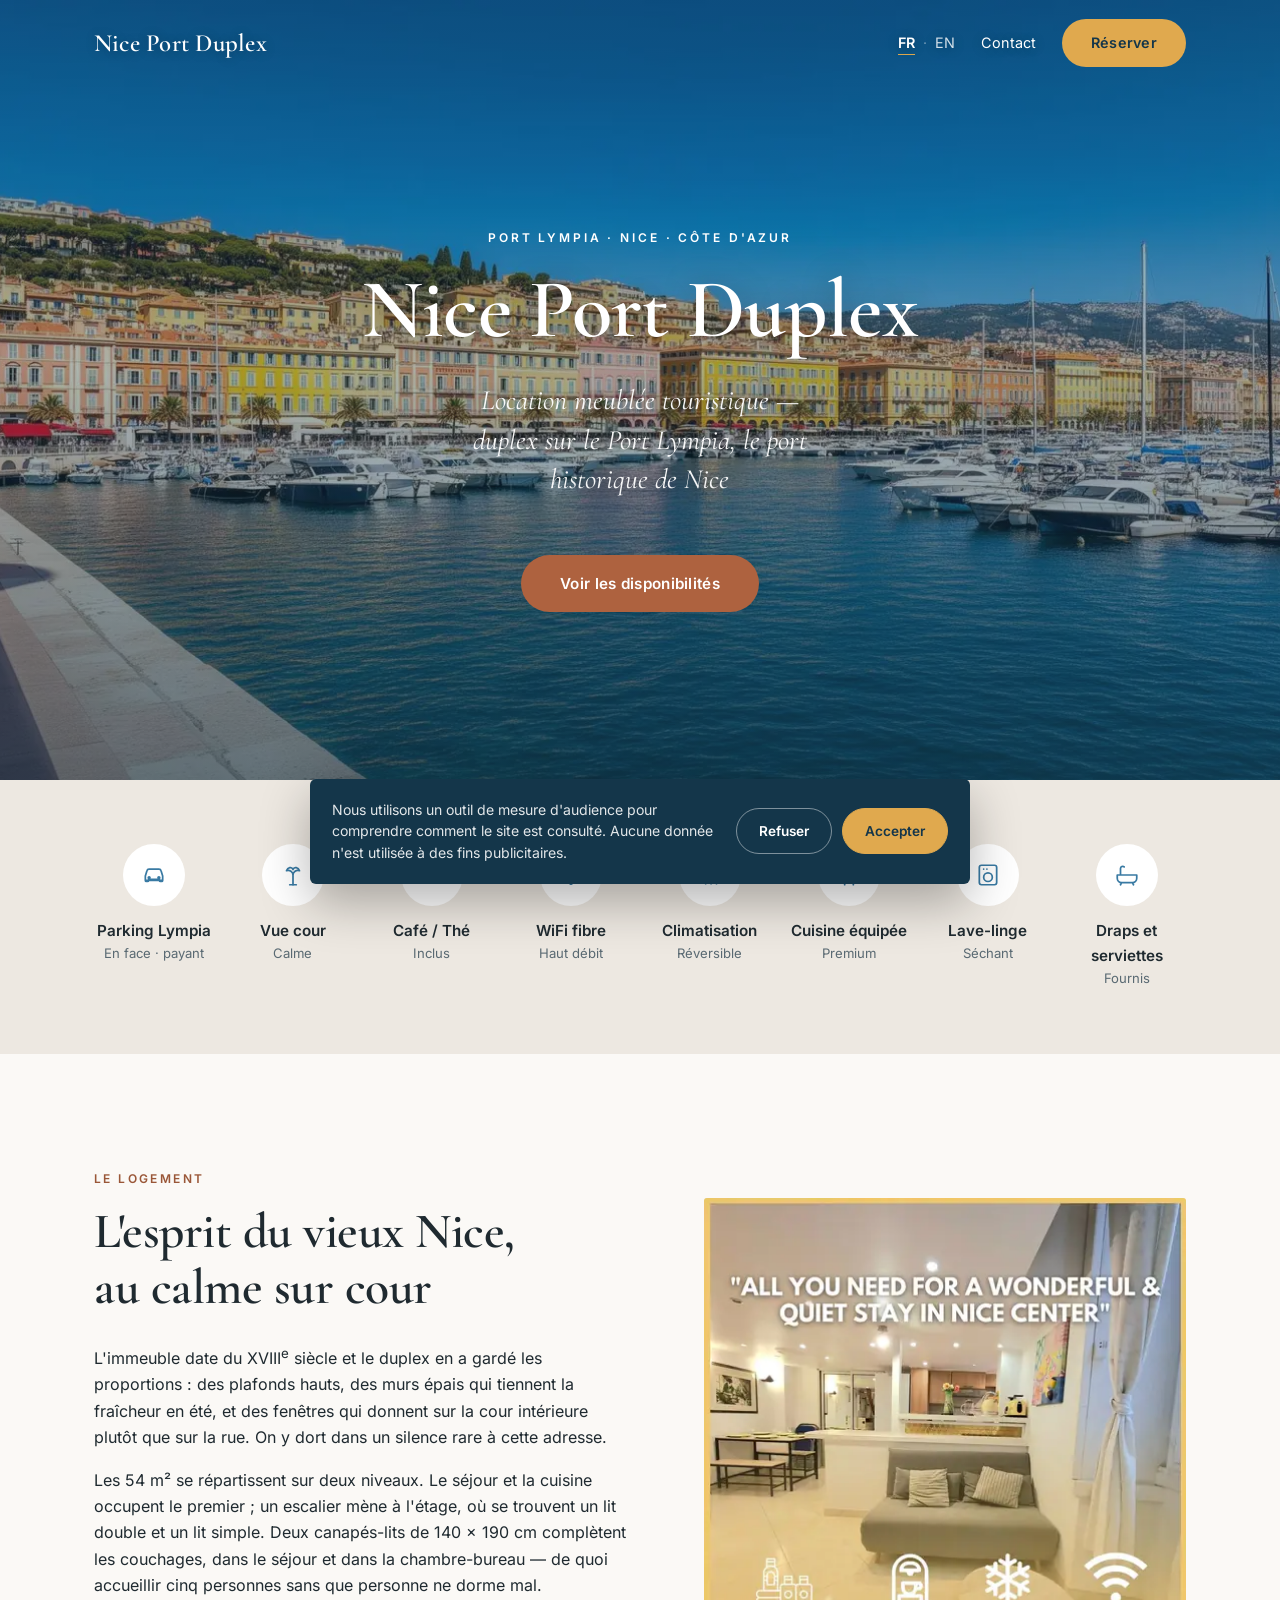
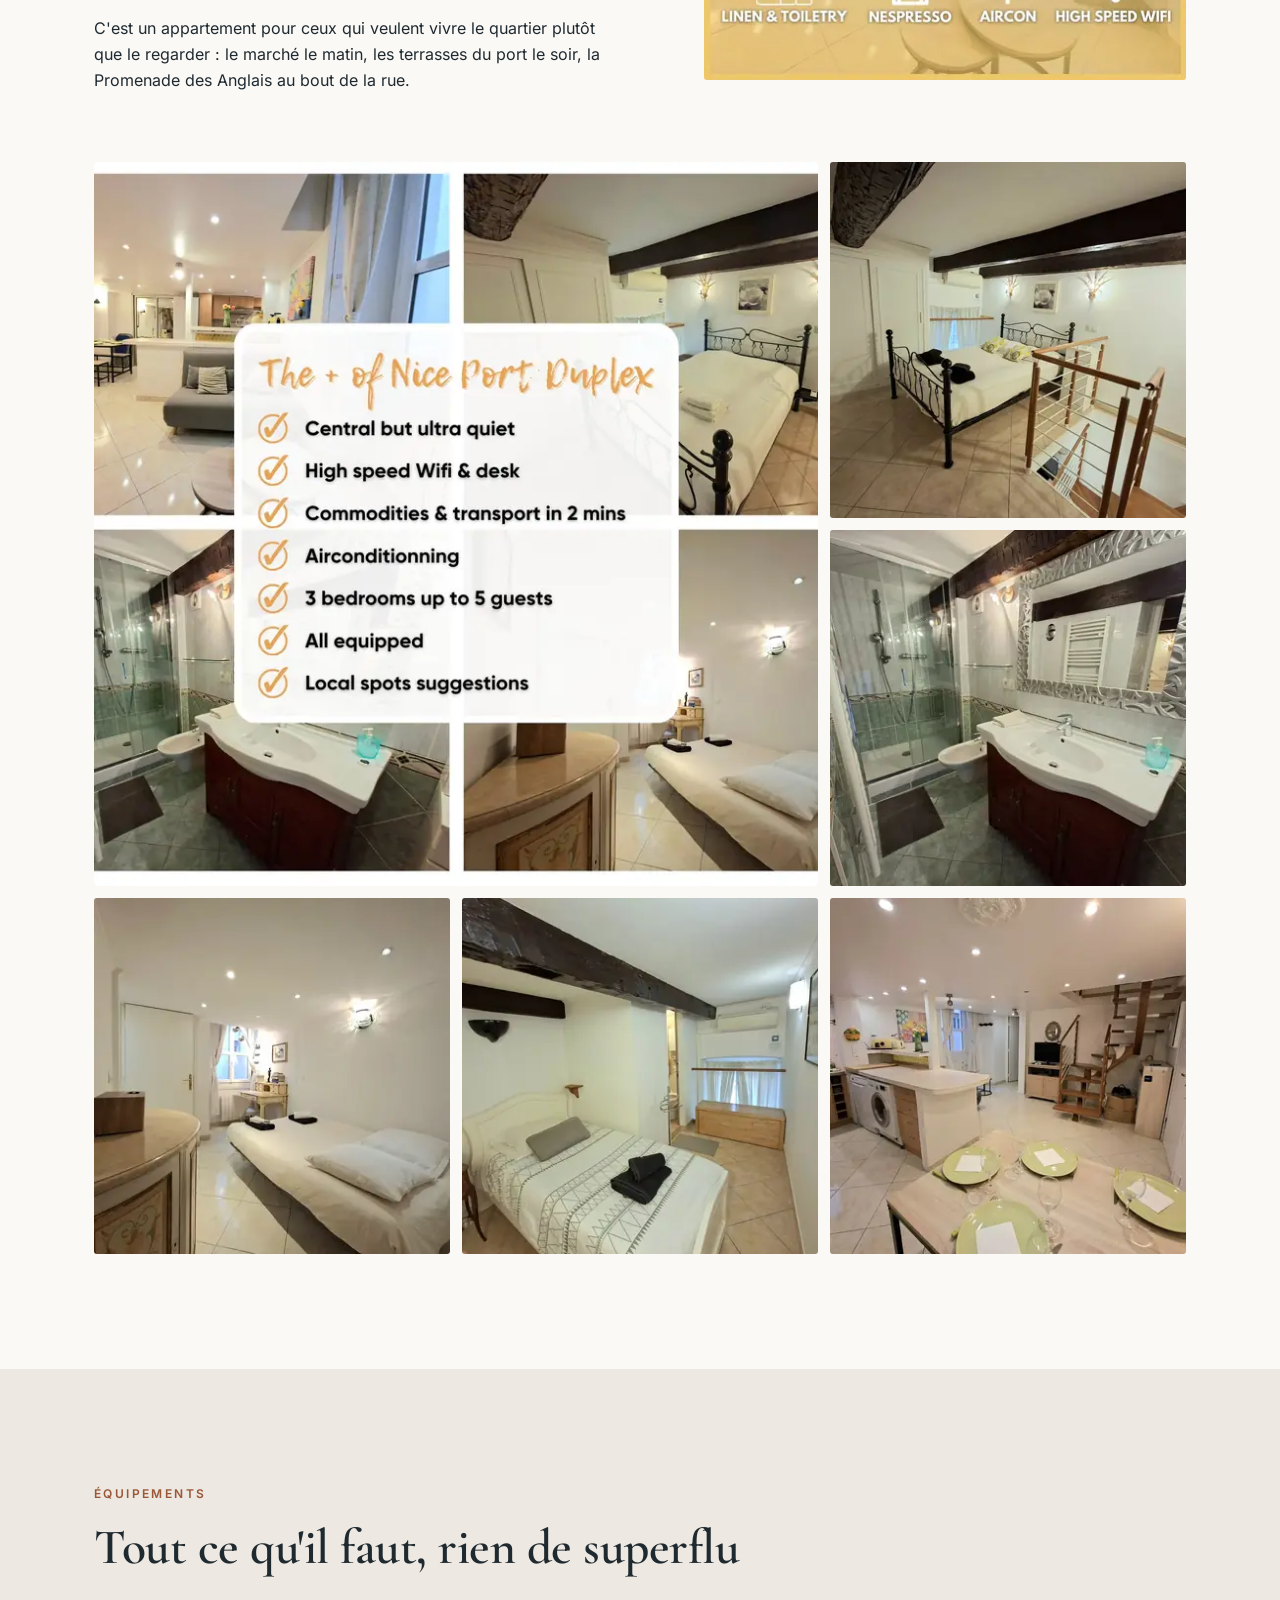
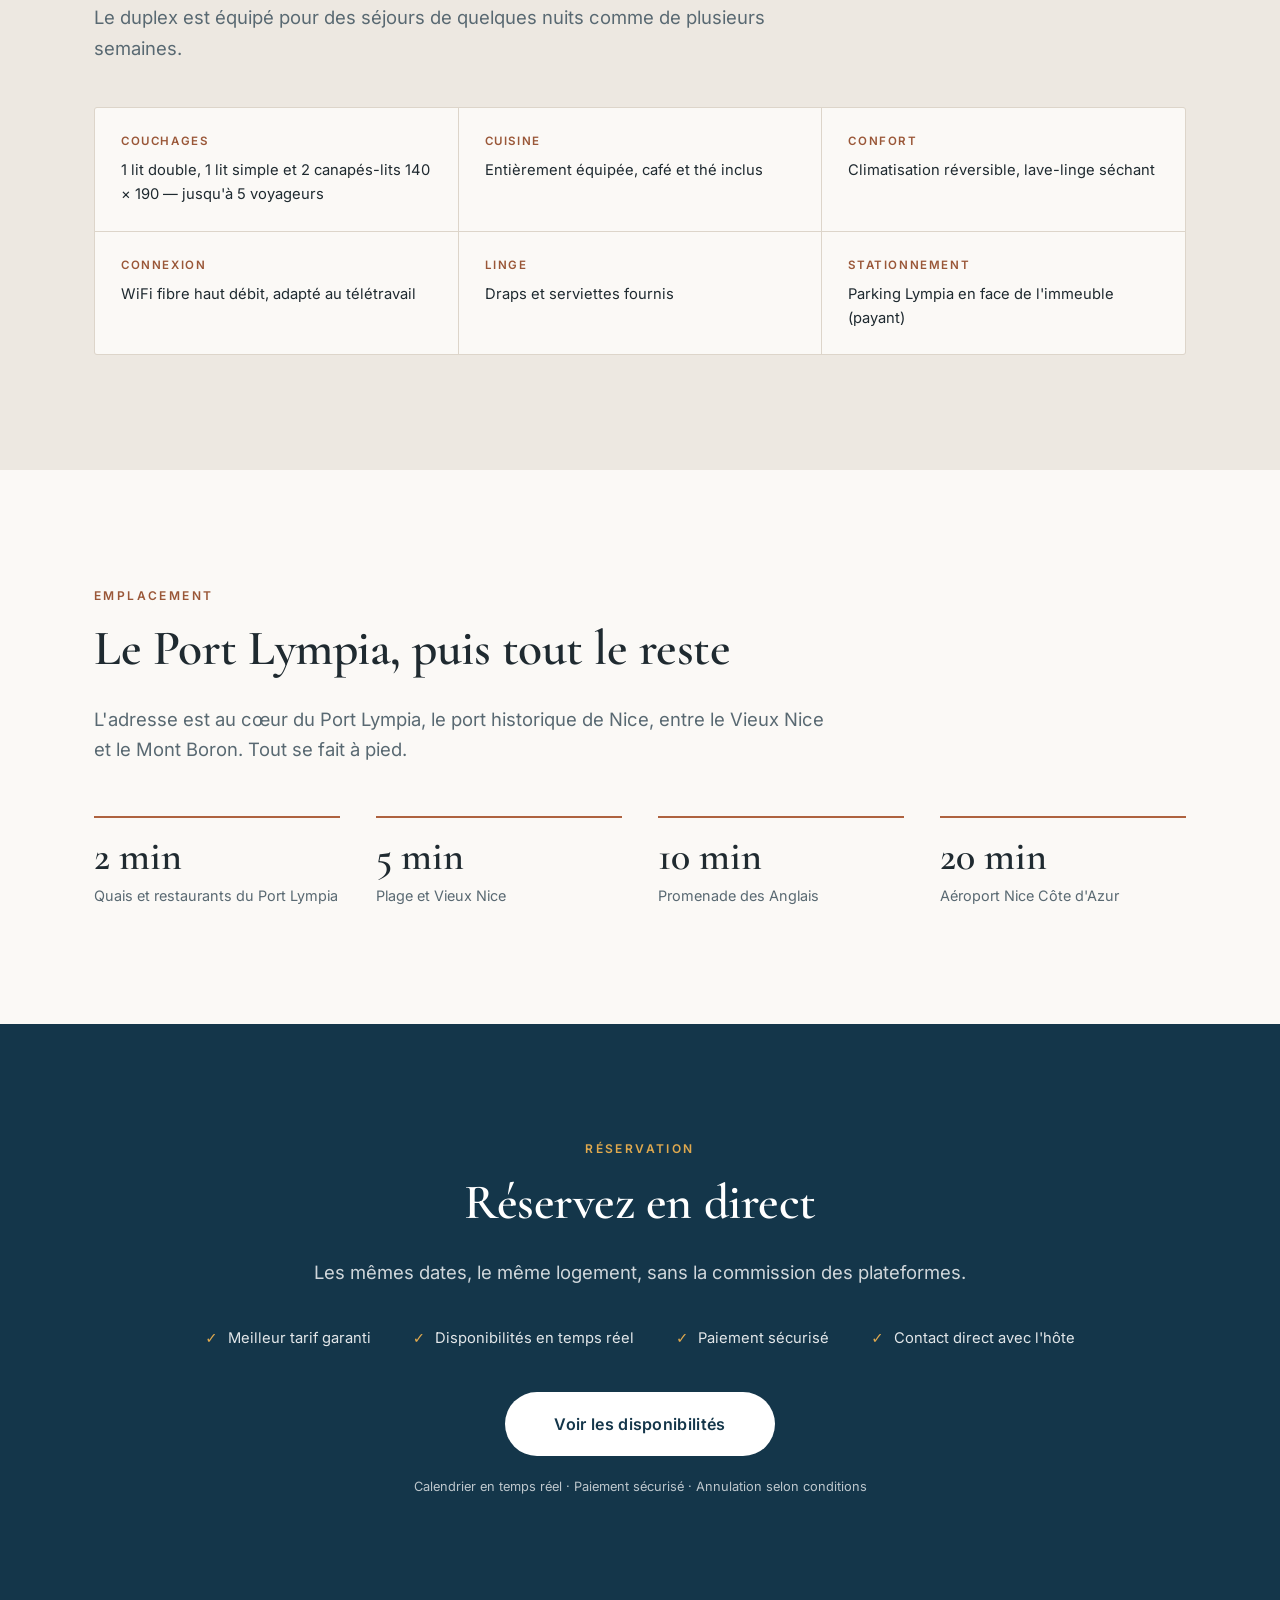
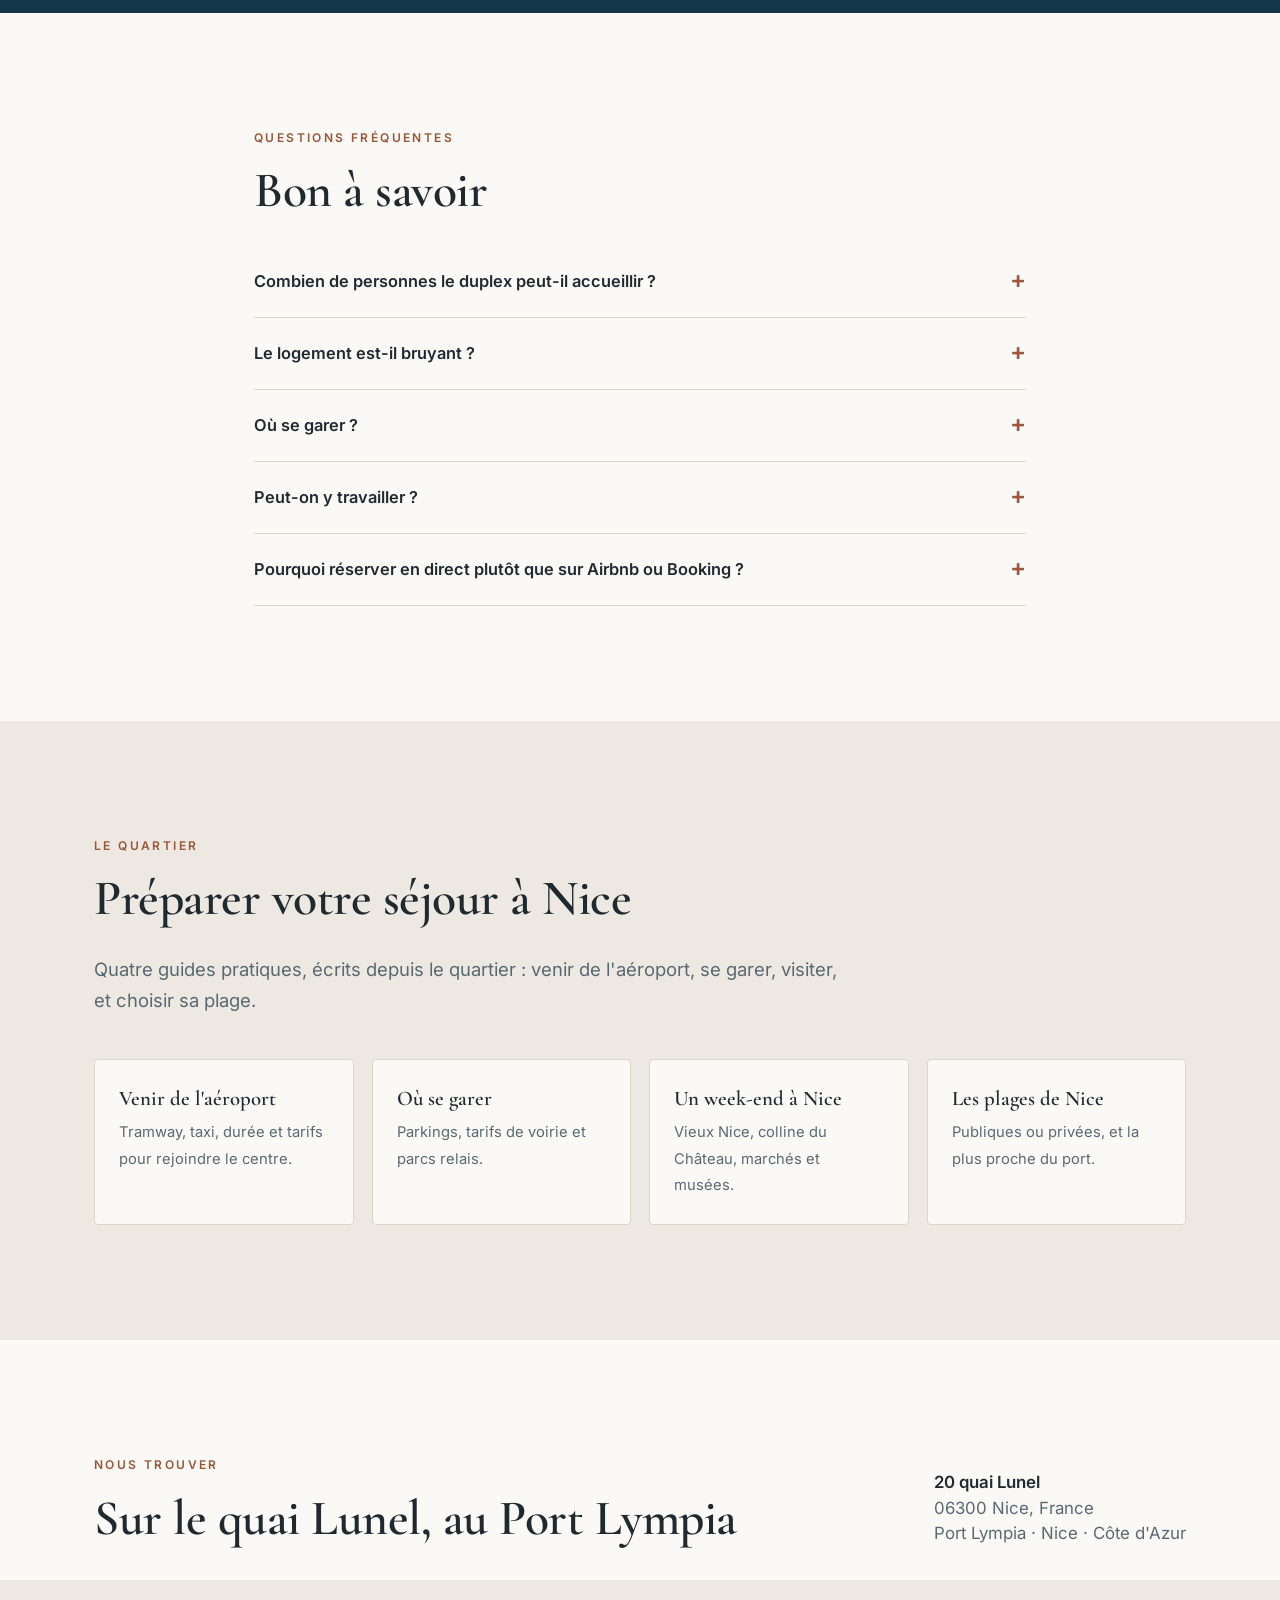
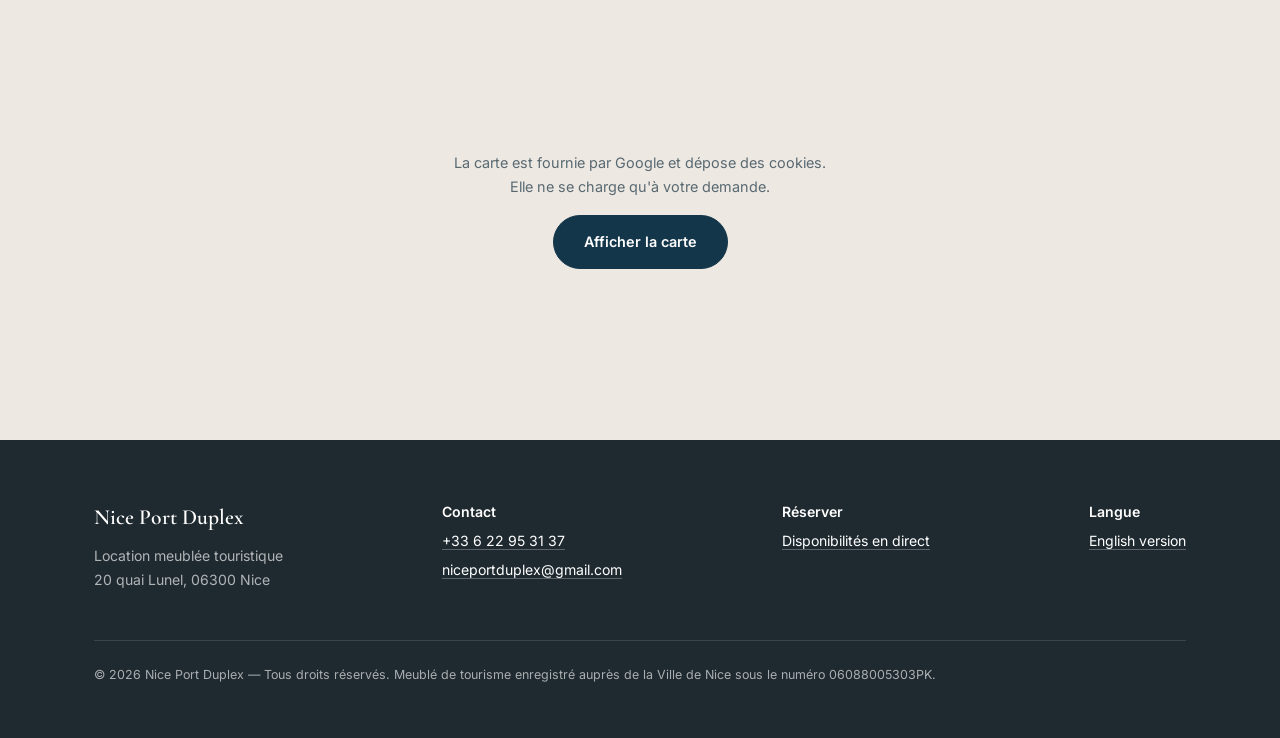
==== commit a3233074: "Quatre guides pratiques sur Nice, en français et en anglais Huit pages visant des recherches à vrai " ====
--- a/index.html
+++ b/index.html
@@ -234,6 +234,37 @@
 .foot strong{color:#fff;font-weight:600}
 .legal{margin-top:44px;padding-top:24px;border-top:1px solid rgba(255,255,255,.12);font-size:.78rem;color:rgba(255,255,255,.62)}
 
+/* ── Pages guide ── */
+.article{max-width:760px;margin:0 auto;padding:clamp(40px,5vw,64px) 24px clamp(30px,4vw,48px)}
+.article p{font-size:1.05rem;line-height:1.75;margin-bottom:1.15em}
+.article h2{font-size:clamp(1.6rem,3.2vw,2.15rem);margin:1.7em 0 .5em}
+.article h2:first-of-type{margin-top:.3em}
+.article h3{font-size:1.15rem;font-weight:600;font-family:'Inter',sans-serif;margin:1.6em 0 .4em}
+.article ul{margin:0 0 1.3em 1.1em}
+.article li{margin-bottom:.5em;line-height:1.7}
+.article a{color:var(--terracotta-ink);text-underline-offset:3px}
+.article .chapeau{font-size:1.18rem;line-height:1.65;color:var(--muted);margin-bottom:1.8em}
+.encadre{background:var(--cream);border-left:3px solid var(--terracotta);padding:20px 24px;margin:1.8em 0;border-radius:0 3px 3px 0}
+.encadre p{margin:0;font-size:.97rem;line-height:1.65}
+.encadre p+p{margin-top:.7em}
+.article table{width:100%;border-collapse:collapse;margin:1.5em 0;font-size:.95rem}
+.article th,.article td{text-align:left;padding:11px 14px;border-bottom:1px solid var(--line)}
+.article th{font-weight:600;font-size:.78rem;letter-spacing:.08em;text-transform:uppercase;color:var(--terracotta-ink)}
+.maj{display:block;margin-top:2.5em;padding-top:1.2em;border-top:1px solid var(--line);font-size:.85rem;color:var(--muted)}
+
+/* Appel à la réservation en fin de guide */
+.cta-guide{background:var(--deep);color:#fff;text-align:center;padding:clamp(48px,6vw,72px) 24px}
+.cta-guide h2{color:#fff;margin-bottom:.4em;font-size:clamp(1.7rem,3.4vw,2.4rem)}
+.cta-guide p{max-width:52ch;margin:0 auto 1.8em;color:rgba(255,255,255,.85)}
+
+/* Liste des guides sur la page d'accueil */
+.guides{display:grid;grid-template-columns:repeat(auto-fit,minmax(240px,1fr));gap:18px;margin-top:44px}
+.guides a{display:block;padding:26px 24px;background:var(--ivory);border:1px solid var(--line);
+  border-radius:4px;text-decoration:none;transition:.2s}
+.guides a:hover{border-color:var(--terracotta);transform:translateY(-2px)}
+.guides b{display:block;font-family:'Cormorant Garamond',serif;font-weight:600;font-size:1.3rem;margin-bottom:.3em;line-height:1.25}
+.guides span{font-size:.92rem;color:var(--muted);line-height:1.6}
+
 /* ── Bandeau de consentement ── */
 .cookie-bar{position:fixed;left:16px;right:16px;bottom:16px;z-index:200;max-width:660px;margin:0 auto;
   background:var(--deep);color:#fff;border-radius:6px;padding:20px 22px;
@@ -415,6 +446,21 @@
       <summary>Pourquoi réserver en direct plutôt que sur Airbnb ou Booking ?</summary>
       <p>Parce que les commissions des plateformes ne s'appliquent pas. À dates identiques, le tarif en direct est le plus avantageux, et vous échangez directement avec l'hôte avant et pendant le séjour.</p>
     </details>
+  </div>
+</section>
+
+<!-- ═══════════ GUIDES ═══════════ -->
+<section class="band">
+  <div class="wrap">
+    <p class="eyebrow">Le quartier</p>
+    <h2>Préparer votre séjour à Nice</h2>
+    <p class="lead">Quatre guides pratiques, écrits depuis le quartier : venir de l'aéroport, se garer, visiter, et choisir sa plage.</p>
+    <div class="guides">
+      <a href="/aeroport-nice/"><b>Venir de l'aéroport</b><span>Tramway, taxi, durée et tarifs pour rejoindre le centre.</span></a>
+      <a href="/se-garer-a-nice/"><b>Où se garer</b><span>Parkings, tarifs de voirie et parcs relais.</span></a>
+      <a href="/week-end-a-nice/"><b>Un week-end à Nice</b><span>Vieux Nice, colline du Château, marchés et musées.</span></a>
+      <a href="/plages-de-nice/"><b>Les plages de Nice</b><span>Publiques ou privées, et la plus proche du port.</span></a>
+    </div>
   </div>
 </section>
 
